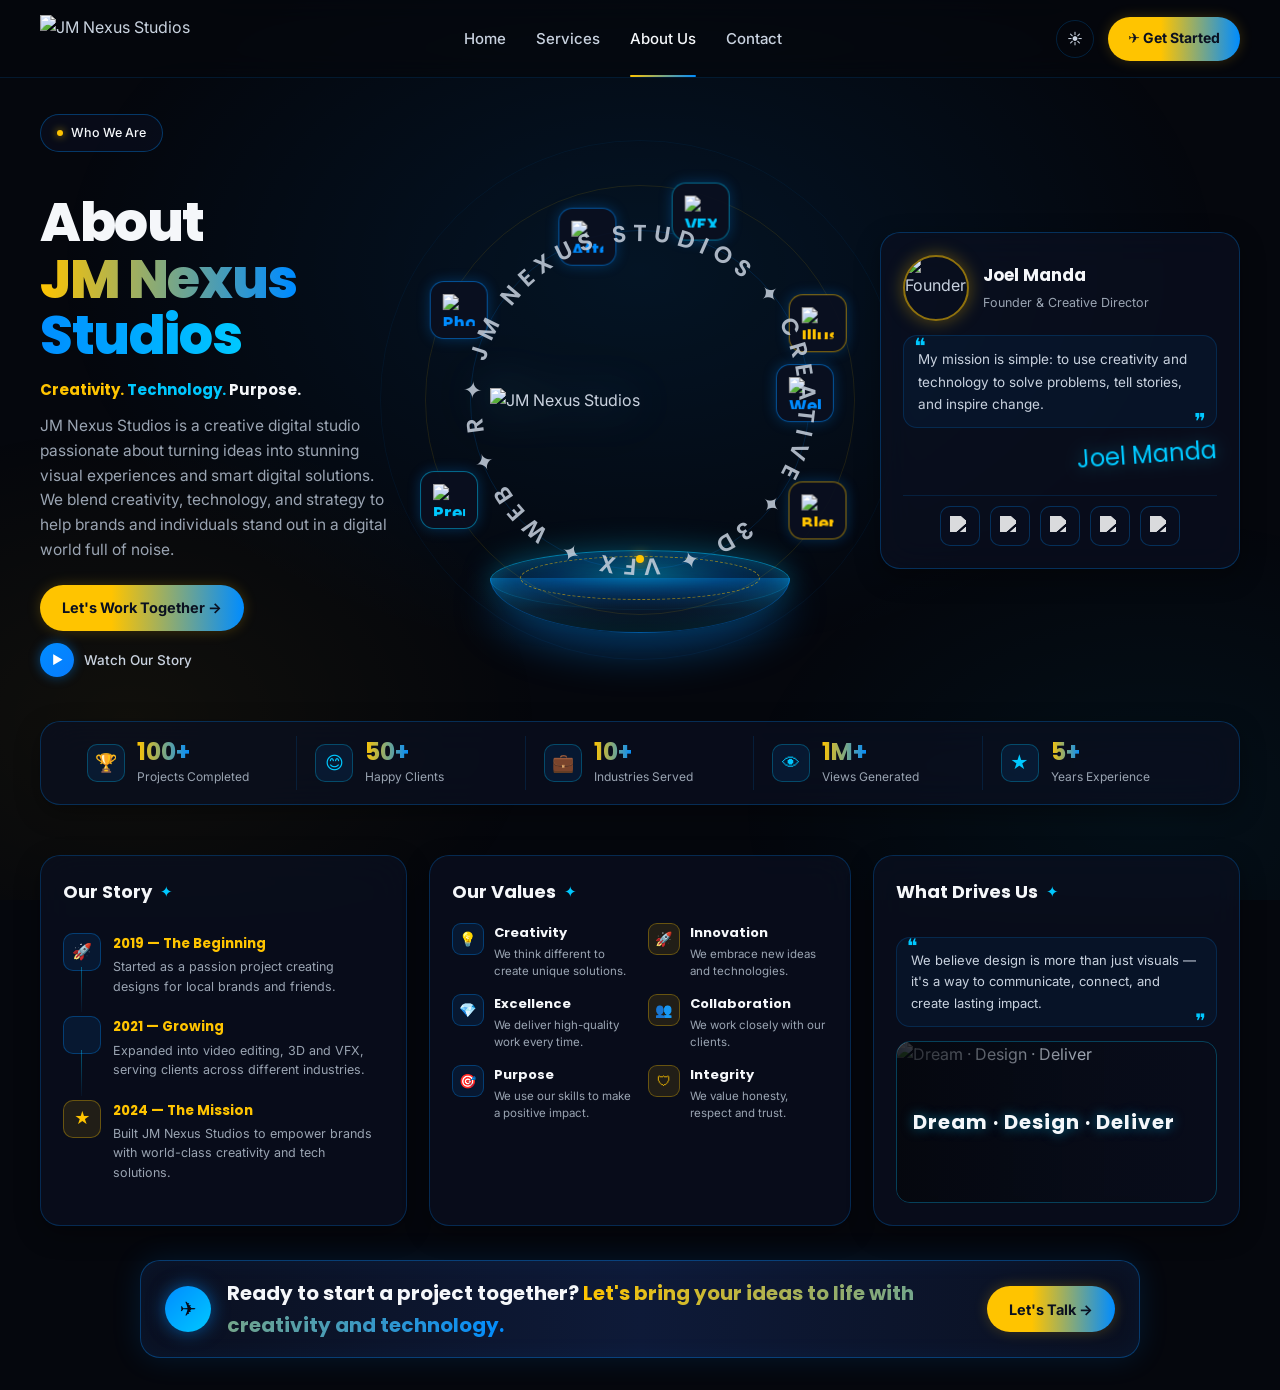
==== about.html @ 59f75cdb "Initial clean commit" ====
<!DOCTYPE html>
<html lang="en">
<head>
  <meta charset="UTF-8" />
  <meta name="viewport" content="width=device-width, initial-scale=1.0" />
  <title>About Us — JM Nexus Studios</title>
  <meta name="description" content="About JM Nexus Studios — story, values, founder, and what drives us." />

  <link rel="preconnect" href="https://fonts.googleapis.com">
  <link rel="preconnect" href="https://fonts.gstatic.com" crossorigin>
  <link href="https://fonts.googleapis.com/css2?family=Inter:wght@400;500;600;700&family=Poppins:wght@600;700;800&display=swap" rel="stylesheet">

  <link rel="stylesheet" href="css/style.css" />
  <link rel="stylesheet" href="css/about.css" />
  <link rel="stylesheet" href="css/responsive.css" />
</head>
<body>

  <!-- ================= NAVBAR ================= -->
  <header id="navbar">
    <div class="container">
      <a class="nav-logo" href="index.html">
        <img src="" alt="JM Nexus Studios" />
      </a>
      <nav class="nav-links" id="nav-links" aria-label="Primary"></nav>
      <div class="nav-actions">
        <button class="icon-btn" aria-label="Theme">☀</button>
        <a href="contact.html" class="btn-order"></a>
        <button class="icon-btn nav-toggle" id="nav-toggle" aria-label="Menu">☰</button>
      </div>
    </div>
  </header>

  <!-- ================= WHO WE ARE HERO ================= -->
  <section id="about-hero" class="container">
    <div class="about-grid">

      <!-- LEFT -->
      <div class="about-left">
        <span class="hero-pill">
          <span class="dot"></span>
          <span id="about-pill"></span>
        </span>

        <h1 class="about-title" id="about-title"></h1>

        <p class="about-tagline" id="about-tagline"></p>
        <p class="about-desc" id="about-desc"></p>

        <div class="hero-ctas">
          <a class="btn btn-primary" id="about-primary" href="#"></a>
          <button class="watch-showreel" id="watch-story">
            <span class="play">▶</span> Watch Our Story
          </button>
        </div>
      </div>

      <!-- CENTER: Logo + orbit + cylinder platform -->
      <div class="about-center">
        <div id="about-orbit"></div>

        <div class="hero-logo-wrap">
          <img id="about-logo" alt="JM Nexus Studios" />
        </div>

        <!-- Cylinder platform (like the reference) -->
        <div class="hero-cylinder">
          <div class="cyl-top"></div>
          <div class="cyl-body"></div>
          <div class="cyl-glow"></div>
        </div>

        <!-- Rotating "status" ring -->
        <div class="status-ring" id="status-ring">
          <svg viewBox="0 0 200 200" class="ring-svg">
            <defs>
              <path id="ringPath" d="M 100, 100 m -75, 0 a 75,75 0 1,1 150,0 a 75,75 0 1,1 -150,0" />
            </defs>
            <text>
              <textPath href="#ringPath" id="ring-text"></textPath>
            </text>
          </svg>
        </div>
      </div>

      <!-- RIGHT: Founder card -->
      <aside class="founder-card">
        <div class="founder-top">
          <img id="founder-photo" alt="Founder" />
          <div>
            <h4 id="founder-name"></h4>
            <span id="founder-role"></span>
          </div>
        </div>

        <p class="founder-quote" id="founder-quote"></p>
        <div class="founder-sign" id="founder-sign"></div>

        <div class="founder-socials" id="founder-socials"></div>
      </aside>

    </div>

    <!-- ================= STATS ================= -->
    <div id="stats" class="reveal">
      <div class="stats-grid" id="stats-grid"></div>
    </div>
  </section>

  <!-- ================= THREE-COLUMN SECTION ================= -->
  <section id="about-three" class="container">
    <div class="three-grid">

      <div class="panel reveal">
        <h3>Our Story <span class="spark">✦</span></h3>
        <ul class="timeline" id="timeline"></ul>
      </div>

      <div class="panel reveal">
        <h3>Our Values <span class="spark">✦</span></h3>
        <div class="values-grid" id="values-grid"></div>
      </div>

      <div class="panel drives-panel reveal">
        <h3>What Drives Us <span class="spark">✦</span></h3>
        <p class="drives-quote" id="drives-quote"></p>
        <div class="drives-visual">
          <img id="drives-image" alt="What drives us" loading="lazy" />
          <div class="drives-caption">Dream · Design · Deliver</div>
        </div>
      </div>

    </div>
  </section>

  <!-- ================= CTA ================= -->
  <section id="cta" class="reveal">
    <span class="cta-icon">✈</span>
    <h3 id="cta-title"></h3>
    <a class="btn btn-primary" id="cta-btn" href="#"></a>
  </section>

  <!-- ================= VIDEO MODAL ================= -->
  <div id="video-modal" role="dialog" aria-modal="true">
    <div class="modal-box">
      <button class="close" id="video-close" aria-label="Close">✕</button>
      <video id="story-video" controls playsinline preload="metadata"></video>
    </div>
  </div>

  <script src="js/about.js"></script>
</body>
</html>
---- css/style.css ----
/* =========================================================
   JM NEXUS STUDIOS — Global + Home Styles
   Brand: Gold #FFC400 + Electric Blue #008CFF + Cyan #00C8FF
   Reference viewport: 1536 × 1024  |  Max content: 1440px
   ========================================================= */

:root {
  /* ---------- Backgrounds ---------- */
  --bg:      #05070D;
  --bg-soft: #060812;
  --bg-2:    #0A1020;
  --glass:   rgba(10, 16, 32, 0.72);
  --glass-2: rgba(10, 16, 32, 0.55);

  /* ---------- Brand ---------- */
  --gold:    #FFC400;
  --gold-2:  #FFB800;
  --blue:    #008CFF;
  --blue-2:  #087CFF;
  --cyan:    #00C8FF;
  --green:   #63D46F;

  /* ---------- Text ---------- */
  --text-1:  #F5F7FA;
  --text-2:  #C9D2DF;
  --text-3:  #9AA4B2;

  /* ---------- Borders ---------- */
  --border:    rgba(0, 140, 255, 0.20);
  --border-2:  rgba(0, 140, 255, 0.35);
  --border-hi: rgba(255, 196, 0, 0.55);

  /* ---------- Glow ---------- */
  --glow-blue: 0 0 18px rgba(0, 140, 255, 0.28);
  --glow-gold: 0 0 18px rgba(255, 196, 0, 0.28);
  --shadow-card: 0 8px 24px rgba(0, 0, 0, 0.35);

  /* ---------- Radius ---------- */
  --r-xs: 8px;
  --r-sm: 10px;
  --r-md: 14px;
  --r-lg: 20px;
  --r-xl: 24px;
  --r-full: 999px;

  /* ---------- Type ---------- */
  --font: 'Inter', system-ui, -apple-system, sans-serif;
  --font-head: 'Poppins', 'Inter', system-ui, sans-serif;

  /* ---------- Layout ---------- */
  --nav-h: 78px;
  --content-max: 1440px;
  --content-pad: 40px;
}

* { box-sizing: border-box; margin: 0; padding: 0; }

html { scroll-behavior: smooth; }

body {
  font-family: var(--font);
  color: var(--text-2);
  background: var(--bg);
  min-height: 100vh;
  line-height: 1.6;
  -webkit-font-smoothing: antialiased;
  overflow-x: hidden;
  position: relative;
}

body::before {
  content: "";
  position: fixed; inset: 0; z-index: -1;
  pointer-events: none;
  background:
    radial-gradient(900px 600px at 50% 30%, rgba(0, 140, 255, 0.10), transparent 65%),
    radial-gradient(700px 500px at 10% 80%, rgba(255, 196, 0, 0.05), transparent 60%),
    radial-gradient(700px 500px at 90% 90%, rgba(0, 200, 255, 0.05), transparent 60%);
}

img { max-width: 100%; display: block; }
a { color: inherit; text-decoration: none; }
button { font-family: inherit; cursor: pointer; border: 0; background: none; color: inherit; }

.container {
  width: min(var(--content-max), calc(100% - var(--content-pad) * 2));
  margin-inline: auto;
}

/* =========================================================
   NAVBAR
   ========================================================= */
#navbar {
  position: sticky; top: 0; z-index: 100;
  height: var(--nav-h);
  display: flex; align-items: center;
  background: rgba(5, 7, 13, 0.72);
  backdrop-filter: blur(14px);
  border-bottom: 1px solid rgba(0, 140, 255, 0.14);
}
#navbar .container {
  display: flex; align-items: center; justify-content: space-between;
  gap: 24px;
}

.nav-logo { display: flex; align-items: center; }
.nav-logo img { height: 48px; width: auto; }

.nav-links {
  display: flex; gap: 30px;
  font-size: 15px; font-weight: 500;
  color: var(--text-2);
}
.nav-links a {
  position: relative; padding: 4px 0;
  transition: color .2s ease;
}
.nav-links a:hover { color: var(--text-1); }
.nav-links a.active { color: var(--text-1); }
.nav-links a.active::after {
  content: "";
  position: absolute; left: 0; right: 0; bottom: -22px;
  height: 2px;
  background: linear-gradient(90deg, var(--gold), var(--blue));
  border-radius: 2px;
}

.nav-actions { display: flex; align-items: center; gap: 14px; }

.icon-btn {
  width: 38px; height: 38px;
  display: grid; place-items: center;
  border-radius: 50%;
  background: transparent;
  border: 1px solid var(--border);
  color: var(--text-2);
  font-size: 15px;
  transition: all .2s ease;
}
.icon-btn:hover { color: var(--text-1); border-color: var(--border-2); }

.btn-order {
  display: inline-flex; align-items: center; gap: 8px;
  padding: 0 20px;
  height: 44px;
  border-radius: var(--r-full);
  background: linear-gradient(90deg, var(--gold) 0%, var(--gold) 40%, var(--blue) 100%);
  color: #0A1020;
  font-weight: 700;
  font-size: 14px;
  box-shadow: 0 0 14px rgba(255, 196, 0, 0.20);
  transition: transform .2s ease, box-shadow .2s ease;
}
.btn-order:hover {
  transform: translateY(-2px);
  box-shadow: 0 6px 20px rgba(255, 196, 0, 0.30), 0 0 12px rgba(0, 140, 255, 0.25);
}
.btn-order img { height: 18px; width: 18px; object-fit: contain; }

.nav-toggle { display: none; }

/* =========================================================
   HERO
   ========================================================= */
#hero { padding: 28px 0 20px; }

.hero-grid {
  display: grid;
  grid-template-columns: 32% 1fr 26%;
  gap: 32px;
  align-items: center;
  min-height: 480px;
}

.hero-left { padding-top: 8px; }

.hero-pill {
  display: inline-flex; align-items: center; gap: 8px;
  padding: 8px 16px;
  border-radius: var(--r-full);
  font-size: 12.5px; font-weight: 500;
  color: var(--text-1);
  background: rgba(10, 16, 32, 0.6);
  border: 1px solid var(--border-2);
  margin-bottom: 22px;
}
.hero-pill .dot {
  width: 6px; height: 6px; border-radius: 50%;
  background: var(--gold);
  box-shadow: 0 0 8px rgba(255, 196, 0, 0.8);
}

.hero-title {
  font-family: var(--font-head);
  font-weight: 800;
  font-size: 58px;
  line-height: 1.02;
  letter-spacing: -1.4px;
  color: var(--text-1);
  margin-bottom: 18px;
  max-width: 430px;
}
.hero-title .grad {
  background: linear-gradient(90deg, var(--gold) 0%, var(--blue) 100%);
  -webkit-background-clip: text; background-clip: text;
  -webkit-text-fill-color: transparent;
}

.hero-desc {
  font-size: 16.5px;
  line-height: 1.6;
  color: var(--text-3);
  max-width: 430px;
  margin-bottom: 26px;
}

.hero-ctas {
  display: flex; flex-wrap: wrap; gap: 12px;
  margin-bottom: 18px;
}

.btn {
  display: inline-flex; align-items: center; gap: 8px;
  height: 46px;
  padding: 0 22px;
  border-radius: var(--r-full);
  font-weight: 700; font-size: 14.5px;
  transition: transform .2s ease, box-shadow .2s ease, border-color .2s ease;
}
.btn img { height: 18px; width: 18px; object-fit: contain; }

.btn-primary {
  background: linear-gradient(90deg, var(--gold) 0%, var(--gold) 35%, var(--blue) 100%);
  color: #0A1020;
  box-shadow: 0 0 14px rgba(255, 196, 0, 0.22);
}
.btn-primary:hover {
  transform: translateY(-2px);
  box-shadow: 0 8px 22px rgba(0, 140, 255, 0.28), 0 0 14px rgba(255, 196, 0, 0.25);
}

.btn-ghost {
  background: rgba(10, 16, 32, 0.55);
  color: var(--text-1);
  border: 1px solid var(--border-2);
}
.btn-ghost:hover {
  border-color: var(--border-hi);
  box-shadow: 0 0 12px rgba(255, 196, 0, 0.20);
}

.watch-showreel {
  display: inline-flex; align-items: center; gap: 10px;
  color: var(--text-2); font-weight: 500; font-size: 13.5px;
  transition: color .2s ease;
}
.watch-showreel:hover { color: var(--text-1); }
.watch-showreel .play {
  width: 34px; height: 34px; border-radius: 50%;
  display: grid; place-items: center;
  background: linear-gradient(135deg, var(--blue), var(--blue-2));
  color: #fff; font-size: 12px;
  box-shadow: 0 0 12px rgba(0, 140, 255, 0.45);
}
.watch-showreel:hover .play { transform: scale(1.06); }

/* ---------- CENTER ---------- */
.hero-center {
  position: relative;
  display: grid;
  place-items: center;
  min-height: 480px;
  isolation: isolate;
}

#hero-orbit {
  position: absolute;
  inset: 0;
  display: grid;
  place-items: center;
  pointer-events: none;
  z-index: 2;
}

.hero-ring {
  position: absolute;
  border-radius: 50%;
  border: 1px solid rgba(0, 140, 255, 0.28);
  pointer-events: none;
}
.hero-ring.r-a { width: 340px; height: 340px; opacity: .55; }
.hero-ring.r-b { width: 430px; height: 430px; opacity: .35; border-color: rgba(255, 196, 0, 0.30); }
.hero-ring.r-c { width: 520px; height: 520px; opacity: .22; }

.hero-logo-wrap {
  position: relative;
  z-index: 3;
  display: grid; place-items: center;
  animation: floatLogo 5s ease-in-out infinite;
}
.hero-logo-wrap img {
  width: 340px; height: auto;
  filter:
    drop-shadow(0 0 22px rgba(0, 140, 255, 0.35))
    drop-shadow(0 0 30px rgba(255, 196, 0, 0.22));
}

.hero-platform {
  position: absolute;
  bottom: 6%;
  left: 50%;
  transform: translateX(-50%);
  width: 440px; height: 90px;
  pointer-events: none;
  z-index: 1;
}
.hero-platform .ring {
  position: absolute; left: 50%; top: 50%;
  transform: translate(-50%, -50%) rotateX(74deg);
  border-radius: 50%;
  border: 1px solid rgba(0, 200, 255, 0.45);
}
.hero-platform .ring.r1 { width: 260px; height: 260px; animation: spinRing 22s linear infinite; }
.hero-platform .ring.r2 { width: 330px; height: 330px; border-color: rgba(255, 196, 0, 0.40); animation: spinRing 34s linear infinite reverse; }
.hero-platform .ring.r3 { width: 400px; height: 400px; border-color: rgba(0, 140, 255, 0.32); animation: spinRing 48s linear infinite; }

/* ---------- ORBIT ICONS (support text OR image) ---------- */
.orbit-icon {
  position: absolute;
  width: 58px; height: 58px;
  border-radius: 14px;
  display: grid; place-items: center;
  background: rgba(10, 16, 32, 0.88);
  border: 1px solid rgba(0, 140, 255, 0.45);
  color: var(--cyan);
  font-family: var(--font-head);
  font-weight: 700;
  font-size: 17px;
  pointer-events: auto;
  cursor: pointer;
  box-shadow: 0 0 14px rgba(0, 140, 255, 0.28);
  transition: transform .25s ease, border-color .25s ease, box-shadow .25s ease;
  will-change: transform;
  z-index: 4;
}
.orbit-icon:hover {
  border-color: var(--gold);
  box-shadow: 0 0 22px rgba(255, 196, 0, 0.55);
}
.orbit-icon[data-tone="gold"] { color: var(--gold); border-color: rgba(255, 196, 0, 0.55); }
.orbit-icon[data-tone="blue"] { color: var(--blue); border-color: rgba(0, 140, 255, 0.55); }
.orbit-icon[data-tone="cyan"] { color: var(--cyan); border-color: rgba(0, 200, 255, 0.50); }

.orbit-icon img {
  width: 32px; height: 32px;
  object-fit: contain;
  display: block;
  pointer-events: none;
}

.orbit-icon .tip {
  position: absolute;
  bottom: -34px; left: 50%; transform: translateX(-50%);
  padding: 5px 10px;
  border-radius: 6px;
  font-size: 11.5px; font-weight: 500;
  color: var(--text-1);
  background: rgba(10, 16, 32, 0.95);
  border: 1px solid var(--border);
  white-space: nowrap;
  opacity: 0;
  pointer-events: none;
  transition: opacity .2s ease;
}
.orbit-icon:hover .tip { opacity: 1; }

/* ---------- RIGHT ---------- */
.hero-services {
  background: var(--glass);
  border: 1px solid rgba(0, 140, 255, 0.28);
  border-radius: var(--r-lg);
  padding: 24px;
  backdrop-filter: blur(18px);
  box-shadow: var(--shadow-card);
}
.hero-services h3 {
  font-family: var(--font-head);
  font-weight: 700;
  color: var(--text-1);
  font-size: 22px;
  margin-bottom: 14px;
}
.hero-services h3 .grad {
  background: linear-gradient(90deg, var(--gold), var(--blue));
  -webkit-background-clip: text; background-clip: text;
  -webkit-text-fill-color: transparent;
}

.service-row {
  display: flex; align-items: center; gap: 12px;
  padding: 11px 8px;
  border-radius: var(--r-md);
  border-top: 1px solid rgba(0, 140, 255, 0.10);
  transition: background .2s ease, transform .2s ease;
}
.service-row:first-of-type { border-top: 0; }
.service-row:hover { background: rgba(0, 140, 255, 0.06); }

.service-row .s-icon {
  width: 38px; height: 38px; border-radius: 10px;
  display: grid; place-items: center;
  flex-shrink: 0;
  font-size: 16px; font-weight: 700;
  background: rgba(0, 140, 255, 0.10);
  color: var(--blue);
  border: 1px solid rgba(0, 140, 255, 0.22);
}
.service-row .s-icon.gold { background: rgba(255, 196, 0, 0.10); color: var(--gold); border-color: rgba(255, 196, 0, 0.28); }
.service-row .s-icon.cyan { background: rgba(0, 200, 255, 0.10); color: var(--cyan); border-color: rgba(0, 200, 255, 0.28); }

/* image icon inside s-icon */
.service-row .s-icon img {
  width: 22px; height: 22px;
  object-fit: contain;
  display: block;
}

.service-row .s-body { flex: 1; min-width: 0; }
.service-row .s-title { color: var(--text-1); font-weight: 600; font-size: 14px; display: block; }
.service-row .s-desc  { color: var(--text-3); font-size: 11.5px; display: block; margin-top: 2px; }
.service-row .s-arrow {
  color: var(--text-3); font-size: 18px;
  transition: transform .2s ease, color .2s ease;
}
.service-row:hover .s-arrow { color: var(--gold); transform: translateX(4px); }

/* =========================================================
   STATS
   ========================================================= */
#stats {
  margin-top: 26px;
  background: var(--glass);
  border: 1px solid rgba(0, 140, 255, 0.26);
  border-radius: var(--r-lg);
  padding: 14px 28px;
  backdrop-filter: blur(18px);
  box-shadow: var(--shadow-card);
}
.stats-grid {
  display: grid;
  grid-template-columns: repeat(5, 1fr);
  align-items: center;
}
.stat {
  display: flex; align-items: center; gap: 12px;
  padding: 4px 18px;
  border-right: 1px solid rgba(0, 140, 255, 0.14);
}
.stat:last-child { border-right: 0; }
.stat .ic {
  width: 38px; height: 38px; border-radius: 10px;
  display: grid; place-items: center;
  background: rgba(0, 140, 255, 0.10);
  border: 1px solid rgba(0, 200, 255, 0.28);
  color: var(--cyan);
  font-size: 18px;
  flex-shrink: 0;
}
.stat .ic img {
  width: 22px; height: 22px;
  object-fit: contain;
  display: block;
}
.stat .num {
  font-family: var(--font-head);
  font-weight: 700; font-size: 24px; line-height: 1;
  color: var(--text-1); display: block;
}
.stat .num .accent {
  background: linear-gradient(90deg, var(--gold), var(--blue));
  -webkit-background-clip: text; background-clip: text;
  -webkit-text-fill-color: transparent;
}
.stat .lbl { font-size: 12px; color: var(--text-3); display: block; margin-top: 3px; }

/* =========================================================
   FEATURED WORK
   ========================================================= */
#featured-work { margin-top: 34px; }

.section-head {
  display: flex; align-items: center; justify-content: space-between;
  flex-wrap: wrap; gap: 16px;
  margin-bottom: 18px;
}
.section-head h2 {
  font-family: var(--font-head);
  font-weight: 700;
  font-size: 26px;
  color: var(--text-1);
  display: flex; align-items: center; gap: 8px;
}
.section-head h2 .spark { color: var(--cyan); font-size: 20px; }

.filters { display: flex; flex-wrap: wrap; gap: 8px; }
.filter {
  padding: 0 16px;
  height: 38px;
  display: inline-flex; align-items: center;
  border-radius: var(--r-full);
  background: rgba(10, 16, 32, 0.7);
  border: 1px solid rgba(0, 140, 255, 0.22);
  color: var(--text-3);
  font-size: 13px; font-weight: 500;
  transition: all .2s ease;
}
.filter:hover { color: var(--text-1); border-color: var(--border-2); }
.filter.active {
  background: linear-gradient(90deg, var(--gold), var(--blue));
  color: #0A1020;
  border-color: transparent;
  font-weight: 600;
  box-shadow: 0 0 12px rgba(255, 196, 0, 0.25);
}

.portfolio-wrap { position: relative; }

.portfolio-grid {
  display: grid;
  grid-template-columns: repeat(6, 1fr);
  gap: 14px;
}
.work-card {
  background: rgba(10, 16, 32, 0.72);
  border: 1px solid rgba(0, 140, 255, 0.22);
  border-radius: var(--r-md);
  overflow: hidden;
  display: flex;
  flex-direction: column;
  cursor: pointer;
  transition: transform .25s ease, box-shadow .25s ease, border-color .25s ease;
}
.work-card:hover {
  transform: translateY(-4px);
  border-color: var(--border-hi);
  box-shadow: 0 10px 26px rgba(0, 140, 255, 0.22);
}
.work-card .thumb {
  aspect-ratio: 4 / 3;
  overflow: hidden;
  background: var(--bg-2);
}
.work-card .thumb img {
  width: 100%; height: 100%; object-fit: cover;
  transition: transform .5s ease;
}
.work-card:hover .thumb img { transform: scale(1.04); }

.work-card .meta {
  padding: 10px 12px;
  display: flex; align-items: center; justify-content: space-between; gap: 8px;
}
.work-card .meta h4 { color: var(--text-1); font-size: 13px; font-weight: 600; }
.work-card .meta p  { color: var(--text-3); font-size: 11px; margin-top: 2px; }
.work-card .go { color: var(--text-3); font-size: 18px; transition: color .2s, transform .2s; }
.work-card:hover .go { color: var(--gold); transform: translateX(3px); }

.car-arrow {
  position: absolute; top: 50%; transform: translateY(-50%);
  width: 38px; height: 38px; border-radius: 50%;
  background: rgba(10, 16, 32, 0.9);
  border: 1px solid rgba(255, 196, 0, 0.40);
  color: var(--gold);
  display: grid; place-items: center;
  font-size: 16px;
  z-index: 5;
  transition: all .2s ease;
}
.car-arrow:hover { box-shadow: var(--glow-gold); }
.car-arrow.prev { left: -16px; }
.car-arrow.next { right: -16px; }

/* =========================================================
   CTA
   ========================================================= */
#cta {
  margin: 34px auto 32px;
  max-width: 1000px;
  min-height: 88px;
  padding: 16px 24px;
  border-radius: var(--r-lg);
  display: flex; align-items: center; justify-content: space-between;
  gap: 20px; flex-wrap: wrap;
  background: linear-gradient(90deg, #0A1020 0%, #0E1A38 50%, #0A1020 100%);
  border: 1px solid rgba(0, 140, 255, 0.35);
  box-shadow: 0 0 30px rgba(0, 140, 255, 0.14), inset 0 0 24px rgba(0, 140, 255, 0.06);
  position: relative; overflow: hidden;
}
#cta::after {
  content: "";
  position: absolute; inset: 0;
  background: linear-gradient(90deg, transparent, rgba(255, 255, 255, 0.05), transparent);
  transform: translateX(-100%);
  animation: sheen 9s linear infinite;
  pointer-events: none;
}
#cta .star {
  color: var(--gold);
  font-size: 20px;
  filter: drop-shadow(0 0 8px rgba(255, 196, 0, 0.6));
}
#cta h3 {
  font-family: var(--font-head);
  font-weight: 700;
  color: var(--text-1);
  font-size: 20px;
  flex: 1;
}
#cta h3 .grad {
  background: linear-gradient(90deg, var(--gold), var(--blue));
  -webkit-background-clip: text; background-clip: text;
  -webkit-text-fill-color: transparent;
}

/* =========================================================
   FLOATING
   ========================================================= */
.fab-support {
  position: fixed; right: 24px; bottom: 88px;
  width: 54px; height: 54px;
  border-radius: 50%;
  display: grid; place-items: center;
  font-size: 22px;
  background: linear-gradient(135deg, var(--gold), var(--blue));
  color: #0A1020;
  box-shadow: 0 0 18px rgba(255, 196, 0, 0.40);
  z-index: 90;
  animation: softPulse 3s ease-in-out infinite;
}
.fab-support:hover { transform: scale(1.06); }

.fab-chat {
  position: fixed; right: 24px; bottom: 24px;
  width: 54px; height: 54px;
  border-radius: 50%;
  display: grid; place-items: center;
  font-size: 22px;
  background: linear-gradient(135deg, var(--blue), var(--blue-2));
  color: #fff;
  box-shadow: 0 0 18px rgba(0, 140, 255, 0.55);
  z-index: 90;
}
.fab-chat:hover { transform: scale(1.06); }

.fab-support img,
.fab-chat img { width: 24px; height: 24px; object-fit: contain; }

/* =========================================================
   MODAL
   ========================================================= */
#video-modal {
  position: fixed; inset: 0; z-index: 200;
  background: rgba(5, 7, 13, 0.92);
  backdrop-filter: blur(8px);
  display: none; place-items: center; padding: 24px;
}
#video-modal.open { display: grid; }
#video-modal .modal-box {
  width: min(960px, 100%);
  background: #000;
  border-radius: var(--r-md);
  border: 1px solid rgba(0, 200, 255, 0.35);
  overflow: hidden;
  position: relative;
  box-shadow: 0 0 50px rgba(0, 140, 255, 0.35);
}
#video-modal video { width: 100%; display: block; }
#video-modal .close {
  position: absolute; top: 10px; right: 10px;
  width: 36px; height: 36px;
  border-radius: 50%;
  background: rgba(0, 0, 0, 0.7);
  border: 1px solid rgba(0, 200, 255, 0.35);
  color: #fff;
  display: grid; place-items: center;
  font-size: 14px;
}

/* =========================================================
   REVEAL
   ========================================================= */
.reveal { opacity: 0; transform: translateY(20px); transition: opacity .7s ease, transform .7s ease; }
.reveal.in { opacity: 1; transform: none; }

@media (prefers-reduced-motion: reduce) {
  *, *::before, *::after {
    animation-duration: 0.001ms !important;
    transition-duration: 0.001ms !important;
  }
  .reveal { opacity: 1; transform: none; }
}

/* =========================================================
   KEYFRAMES
   ========================================================= */
@keyframes floatLogo {
  0%, 100% { transform: translateY(0) scale(1); }
  50%      { transform: translateY(-6px) scale(1.012); }
}
@keyframes spinRing {
  to { transform: translate(-50%, -50%) rotateX(74deg) rotate(360deg); }
}
@keyframes sheen {
  0%   { transform: translateX(-100%); }
  100% { transform: translateX(100%); }
}
@keyframes softPulse {
  0%, 100% { box-shadow: 0 0 18px rgba(255, 196, 0, 0.40); }
  50%      { box-shadow: 0 0 26px rgba(255, 196, 0, 0.65); }
}
---- css/about.css ----
/* =========================================================
   JM NEXUS STUDIOS — About Page
   ========================================================= */

/* ---------- HERO GRID ---------- */
#about-hero { padding: 28px 0 20px; }

.about-grid {
  display: grid;
  grid-template-columns: 30% 1fr 30%;
  gap: 28px;
  align-items: center;
  min-height: 500px;
}

/* ---------- LEFT ---------- */
.about-left { padding-top: 8px; }

.about-title {
  font-family: var(--font-head);
  font-weight: 800;
  font-size: 54px;
  line-height: 1.05;
  letter-spacing: -1.4px;
  color: var(--text-1);
  margin: 20px 0 14px;
  max-width: 430px;
}
.about-title .grad {
  background: linear-gradient(90deg, var(--gold) 0%, var(--blue) 55%, var(--cyan) 100%);
  -webkit-background-clip: text; background-clip: text;
  -webkit-text-fill-color: transparent;
}

.about-tagline {
  font-family: var(--font-head);
  font-weight: 700;
  font-size: 15px;
  color: var(--text-1);
  margin-bottom: 12px;
}
.about-tagline .accent-1 { color: var(--gold); }
.about-tagline .accent-2 { color: var(--cyan); }

.about-desc {
  font-size: 15.5px;
  line-height: 1.6;
  color: var(--text-3);
  max-width: 430px;
  margin-bottom: 22px;
}

/* ---------- CENTER ---------- */
.about-center {
  position: relative;
  display: grid;
  place-items: center;
  min-height: 520px;
  isolation: isolate;
}

#about-orbit {
  position: absolute;
  inset: 0;
  display: grid;
  place-items: center;
  pointer-events: none;
  z-index: 3;
}

/* Orbital rings behind icons */
.hero-ring {
  position: absolute;
  border-radius: 50%;
  border: 1px solid rgba(0, 140, 255, 0.28);
  pointer-events: none;
}
.hero-ring.r-a { width: 340px; height: 340px; opacity: .55; }
.hero-ring.r-b { width: 430px; height: 430px; opacity: .35; border-color: rgba(255, 196, 0, 0.30); }
.hero-ring.r-c { width: 520px; height: 520px; opacity: .22; }

/* ---------- ORBIT ICONS (same behaviour as Home) ---------- */
.orbit-icon {
  position: absolute;
  width: 58px; height: 58px;
  border-radius: 14px;
  display: grid; place-items: center;
  background: rgba(10, 16, 32, 0.92);
  border: 1px solid rgba(0, 140, 255, 0.45);
  color: var(--cyan);
  font-family: var(--font-head);
  font-weight: 700;
  font-size: 17px;
  pointer-events: auto;
  cursor: pointer;
  box-shadow: 0 0 14px rgba(0, 140, 255, 0.28);
  transition: border-color .25s ease, box-shadow .25s ease;
  will-change: transform;
  z-index: 4;
}
.orbit-icon:hover {
  border-color: var(--gold);
  box-shadow: 0 0 22px rgba(255, 196, 0, 0.55);
}
.orbit-icon[data-tone="gold"] { color: var(--gold); border-color: rgba(255, 196, 0, 0.55); }
.orbit-icon[data-tone="blue"] { color: var(--blue); border-color: rgba(0, 140, 255, 0.55); }
.orbit-icon[data-tone="cyan"] { color: var(--cyan); border-color: rgba(0, 200, 255, 0.50); }

.orbit-icon img {
  width: 32px; height: 32px;
  object-fit: contain;
  display: block;
  pointer-events: none;
}

.orbit-icon .tip {
  position: absolute;
  bottom: -34px; left: 50%; transform: translateX(-50%);
  padding: 5px 10px;
  border-radius: 6px;
  font-size: 11.5px; font-weight: 500;
  color: var(--text-1);
  background: rgba(10, 16, 32, 0.95);
  border: 1px solid var(--border);
  white-space: nowrap;
  opacity: 0;
  pointer-events: none;
  transition: opacity .2s ease;
}
.orbit-icon:hover .tip { opacity: 1; }

/* ---------- HERO LOGO ---------- */
.hero-logo-wrap {
  position: relative;
  z-index: 3;
  display: grid; place-items: center;
  animation: floatLogo 5s ease-in-out infinite;
}
.hero-logo-wrap img {
  width: 300px; height: auto;
  filter:
    drop-shadow(0 0 22px rgba(0, 140, 255, 0.35))
    drop-shadow(0 0 30px rgba(255, 196, 0, 0.22));
}

/* =========================================================
   CYLINDER PLATFORM (like the reference image)
   ========================================================= */
.hero-cylinder {
  position: absolute;
  bottom: 4%;
  left: 50%;
  transform: translateX(-50%);
  width: 300px;
  height: 90px;
  z-index: 1;
  pointer-events: none;
}

/* Top ellipse of the cylinder */
.cyl-top {
  position: absolute;
  top: 0; left: 50%;
  transform: translateX(-50%);
  width: 300px; height: 60px;
  border-radius: 50%;
  background:
    radial-gradient(ellipse at 50% 40%,
      rgba(0, 200, 255, 0.45) 0%,
      rgba(0, 140, 255, 0.25) 40%,
      rgba(10, 16, 32, 0.9) 75%);
  border: 1px solid rgba(0, 200, 255, 0.55);
  box-shadow:
    0 0 30px rgba(0, 200, 255, 0.35),
    inset 0 0 20px rgba(0, 200, 255, 0.35);
}

/* Cylinder side */
.cyl-body {
  position: absolute;
  top: 28px; left: 50%;
  transform: translateX(-50%);
  width: 300px; height: 55px;
  border-radius: 0 0 50% 50% / 0 0 100% 100%;
  background:
    linear-gradient(180deg,
      rgba(0, 140, 255, 0.35) 0%,
      rgba(10, 16, 32, 0.9) 60%,
      rgba(5, 7, 13, 0.95) 100%);
  border: 1px solid rgba(0, 140, 255, 0.4);
  border-top: none;
  box-shadow:
    0 20px 40px rgba(0, 140, 255, 0.35),
    inset 0 -10px 30px rgba(0, 200, 255, 0.15);
}

/* Rotating light ring on the cylinder top */
.cyl-glow {
  position: absolute;
  top: 6px; left: 50%;
  transform: translateX(-50%);
  width: 240px; height: 44px;
  border-radius: 50%;
  border: 1px dashed rgba(255, 196, 0, 0.55);
  animation: cylSpin 18s linear infinite;
}
.cyl-glow::before {
  content: "";
  position: absolute;
  top: -2px; left: 50%;
  transform: translateX(-50%);
  width: 8px; height: 8px;
  border-radius: 50%;
  background: var(--gold);
  box-shadow: 0 0 12px var(--gold);
}

@keyframes cylSpin {
  from { transform: translateX(-50%) rotate(0deg); }
  to   { transform: translateX(-50%) rotate(360deg); }
}

/* =========================================================
   ROTATING STATUS RING
   ========================================================= */
.status-ring {
  position: absolute;
  inset: 0;
  display: grid; place-items: center;
  pointer-events: none;
  z-index: 5;
  animation: statusSpin 24s linear infinite;
}
.status-ring .ring-svg {
  width: 100%;
  height: 100%;
  max-width: 520px;
  max-height: 520px;
}
.status-ring text {
  font-family: var(--font-head);
  font-weight: 600;
  font-size: 11px;
  fill: rgba(201, 210, 223, 0.85);
  letter-spacing: 3px;
  text-transform: uppercase;
}
.status-ring textPath { }

@keyframes statusSpin {
  to { transform: rotate(360deg); }
}

/* ---------- FOUNDER CARD ---------- */
.founder-card {
  background: var(--glass);
  border: 1px solid rgba(0, 140, 255, 0.28);
  border-radius: var(--r-lg);
  padding: 22px;
  backdrop-filter: blur(18px);
  box-shadow: var(--shadow-card);
  display: flex;
  flex-direction: column;
  gap: 14px;
}
.founder-top {
  display: flex;
  align-items: center;
  gap: 14px;
}
.founder-top img {
  width: 66px; height: 66px;
  border-radius: 50%;
  object-fit: cover;
  border: 2px solid rgba(255, 196, 0, 0.55);
  box-shadow: 0 0 18px rgba(255, 196, 0, 0.35);
}
.founder-top h4 {
  font-family: var(--font-head);
  font-weight: 700;
  font-size: 17px;
  color: var(--text-1);
}
.founder-top span {
  font-size: 12.5px;
  color: var(--text-3);
}

.founder-quote {
  font-size: 13.5px;
  line-height: 1.65;
  color: var(--text-2);
  padding: 12px 14px;
  border-radius: var(--r-md);
  background: rgba(0, 140, 255, 0.06);
  border: 1px solid rgba(0, 140, 255, 0.18);
  position: relative;
}
.founder-quote::before {
  content: "❝";
  position: absolute;
  top: -8px; left: 10px;
  font-size: 22px;
  color: var(--cyan);
}
.founder-quote::after {
  content: "❞";
  position: absolute;
  bottom: -12px; right: 10px;
  font-size: 22px;
  color: var(--cyan);
}

.founder-sign {
  font-family: "Brush Script MT", cursive, var(--font-head);
  font-size: 24px;
  color: var(--cyan);
  text-align: right;
  transform: rotate(-4deg);
  filter: drop-shadow(0 0 8px rgba(0, 200, 255, 0.35));
}

/* ---------- REAL SOCIAL LOGOS ---------- */
.founder-socials {
  display: flex;
  gap: 10px;
  justify-content: center;
  padding-top: 10px;
  border-top: 1px solid rgba(0, 140, 255, 0.15);
}
.founder-socials a {
  width: 40px; height: 40px;
  border-radius: 10px;
  display: grid; place-items: center;
  background: rgba(10, 16, 32, 0.65);
  border: 1px solid rgba(0, 140, 255, 0.28);
  color: var(--text-2);
  transition: transform .2s ease, border-color .2s ease, box-shadow .2s ease;
}
.founder-socials a:hover {
  transform: translateY(-2px);
  border-color: rgba(255, 196, 0, 0.55);
  box-shadow: 0 0 14px rgba(255, 196, 0, 0.35);
}
.founder-socials img {
  width: 20px; height: 20px;
  object-fit: contain;
  display: block;
  filter: brightness(0) invert(1);  /* make dark SVGs white */
  opacity: .85;
  transition: opacity .2s ease;
}
.founder-socials a:hover img { opacity: 1; }

/* Fallback for text-based social icons */
.founder-socials span {
  font-family: var(--font-head);
  font-weight: 700;
  font-size: 14px;
}

/* =========================================================
   THREE-COLUMN SECTION
   ========================================================= */
#about-three { margin-top: 30px; }

.three-grid {
  display: grid;
  grid-template-columns: 1fr 1.15fr 1fr;
  gap: 22px;
}

.panel {
  background: var(--glass);
  border: 1px solid rgba(0, 140, 255, 0.24);
  border-radius: var(--r-lg);
  padding: 22px;
  backdrop-filter: blur(18px);
  box-shadow: var(--shadow-card);
}
.panel h3 {
  font-family: var(--font-head);
  font-weight: 700;
  font-size: 18px;
  color: var(--text-1);
  margin-bottom: 16px;
  display: flex; align-items: center; gap: 8px;
}
.panel h3 .spark { color: var(--cyan); font-size: 15px; }

/* Timeline */
.timeline { list-style: none; padding: 0; }
.timeline li {
  display: grid;
  grid-template-columns: 38px 1fr;
  gap: 12px;
  padding: 10px 0;
  position: relative;
}
.timeline li::before {
  content: "";
  position: absolute;
  left: 18px; top: 44px; bottom: -6px;
  width: 1px;
  background: linear-gradient(180deg, rgba(0, 200, 255, 0.4), rgba(0, 140, 255, 0.05));
}
.timeline li:last-child::before { display: none; }

.timeline .t-icon {
  width: 38px; height: 38px;
  border-radius: 10px;
  display: grid; place-items: center;
  background: rgba(0, 200, 255, 0.10);
  border: 1px solid rgba(0, 200, 255, 0.32);
  color: var(--cyan);
  font-size: 16px;
}
.timeline .t-icon img { width: 20px; height: 20px; object-fit: contain; }
.timeline .t-icon.gold { background: rgba(255, 196, 0, 0.10); border-color: rgba(255, 196, 0, 0.32); color: var(--gold); }
.timeline .t-icon.blue { background: rgba(0, 140, 255, 0.10); border-color: rgba(0, 140, 255, 0.32); color: var(--blue); }

.timeline .t-body h4 {
  font-family: var(--font-head);
  font-weight: 700;
  font-size: 13.5px;
  color: var(--gold);
  margin-bottom: 3px;
}
.timeline .t-body p {
  font-size: 12.5px;
  color: var(--text-3);
  line-height: 1.55;
}

/* Values */
.values-grid {
  display: grid;
  grid-template-columns: 1fr 1fr;
  gap: 14px 16px;
}
.value-item {
  display: flex;
  gap: 10px;
  align-items: flex-start;
}
.value-item .v-icon {
  width: 32px; height: 32px;
  border-radius: 9px;
  flex-shrink: 0;
  display: grid; place-items: center;
  background: rgba(0, 140, 255, 0.10);
  border: 1px solid rgba(0, 140, 255, 0.30);
  color: var(--cyan);
  font-size: 14px;
}
.value-item .v-icon img { width: 18px; height: 18px; object-fit: contain; }
.value-item .v-icon.gold { background: rgba(255,196,0,.10); border-color: rgba(255,196,0,.32); color: var(--gold); }
.value-item .v-icon.blue { background: rgba(0,140,255,.10); border-color: rgba(0,140,255,.32); color: var(--blue); }

.value-item h5 {
  font-family: var(--font-head);
  font-weight: 700;
  font-size: 13px;
  color: var(--text-1);
  margin-bottom: 2px;
}
.value-item p {
  font-size: 11.5px;
  color: var(--text-3);
  line-height: 1.5;
}

/* Drives */
.drives-panel { display: flex; flex-direction: column; gap: 14px; }
.drives-quote {
  font-size: 13px;
  line-height: 1.65;
  color: var(--text-2);
  padding: 12px 14px;
  border-radius: var(--r-md);
  background: rgba(0, 140, 255, 0.06);
  border: 1px solid rgba(0, 140, 255, 0.18);
  position: relative;
}
.drives-quote::before {
  content: "❝";
  position: absolute;
  top: -8px; left: 10px;
  font-size: 20px;
  color: var(--cyan);
}
.drives-quote::after {
  content: "❞";
  position: absolute;
  bottom: -12px; right: 10px;
  font-size: 20px;
  color: var(--cyan);
}
.drives-visual {
  position: relative;
  border-radius: var(--r-md);
  overflow: hidden;
  border: 1px solid rgba(0, 200, 255, 0.28);
}
.drives-visual img {
  width: 100%;
  height: 160px;
  object-fit: cover;
  display: block;
}
.drives-caption {
  position: absolute;
  inset: 0;
  display: flex; align-items: center;
  padding-left: 16px;
  font-family: var(--font-head);
  font-weight: 700;
  font-size: 20px;
  color: var(--text-1);
  background: linear-gradient(90deg, rgba(5,7,13,0.85) 0%, rgba(5,7,13,0.2) 60%, transparent 100%);
  letter-spacing: 1px;
  text-shadow: 0 0 12px rgba(0, 200, 255, 0.5);
}

/* CTA */
#cta {
  display: flex;
  align-items: center;
  gap: 16px;
}
#cta .cta-icon {
  width: 46px; height: 46px;
  border-radius: 50%;
  display: grid; place-items: center;
  background: linear-gradient(135deg, var(--blue), var(--cyan));
  color: #040A18;
  font-size: 20px;
  box-shadow: 0 0 18px rgba(0, 140, 255, 0.55);
  flex-shrink: 0;
}
---- css/responsive.css ----
/* Breakpoints: 1200 / 992 / 768 / 480 */

@media (max-width: 1200px) {
  :root { --content-pad: 32px; }
  .hero-grid { grid-template-columns: 1fr 1.2fr; gap: 24px; }
  .hero-services { grid-column: 1 / -1; }
  .hero-title { font-size: 50px; }
  .stats-grid { grid-template-columns: repeat(3, 1fr); row-gap: 12px; }
  .stat { border-right: 0; border-bottom: 1px solid rgba(0,140,255,.12); padding: 8px 12px; }
  .stat:last-child { border-bottom: 0; }
  .portfolio-grid { grid-template-columns: repeat(4, 1fr); }
}

@media (max-width: 992px) {
  .nav-links {
    display: none; position: absolute;
    top: var(--nav-h); left: 0; right: 0;
    flex-direction: column; gap: 14px;
    padding: 20px var(--content-pad);
    background: rgba(5, 7, 13, 0.98);
    backdrop-filter: blur(14px);
    border-bottom: 1px solid rgba(0, 140, 255, 0.22);
  }
  .nav-links.open { display: flex; }
  .nav-links a.active::after { bottom: -4px; }
  .nav-toggle { display: grid; }
  .hero-grid { grid-template-columns: 1fr; }
  .hero-center { order: -1; min-height: 400px; }
  .hero-title { font-size: 46px; }
  .hero-logo-wrap img { width: 280px; }
  .hero-platform { width: 380px; height: 80px; }
  .orbit-icon { width: 50px; height: 50px; font-size: 15px; }
  .orbit-icon img { width: 26px; height: 26px; }
  .portfolio-grid { grid-template-columns: repeat(3, 1fr); }
  #cta { padding: 16px 20px; }
  #cta h3 { font-size: 17px; }
}

@media (max-width: 768px) {
  :root { --content-pad: 20px; }
  .hero-title { font-size: 40px; letter-spacing: -1px; }
  .hero-logo-wrap img { width: 240px; }
  .hero-center { min-height: 340px; }
  .hero-platform { width: 320px; height: 70px; bottom: 4%; }
  .stats-grid { grid-template-columns: repeat(2, 1fr); }
  .portfolio-grid { grid-template-columns: repeat(2, 1fr); gap: 12px; }
  .car-arrow { width: 34px; height: 34px; }
  .car-arrow.prev { left: -8px; }
  .car-arrow.next { right: -8px; }
  #cta { flex-direction: column; text-align: center; gap: 12px; }
  #cta h3 { font-size: 16px; }
}

@media (max-width: 480px) {
  .hero-title { font-size: 32px; }
  .hero-desc { font-size: 14.5px; }
  .hero-logo-wrap img { width: 200px; }
  .hero-center { min-height: 300px; }
  .orbit-icon { width: 42px; height: 42px; font-size: 13px; border-radius: 11px; }
  .orbit-icon img { width: 22px; height: 22px; }
  .hero-platform { width: 260px; height: 60px; }
  .stats-grid { grid-template-columns: 1fr; }
  .portfolio-grid { grid-template-columns: 1fr; }
  .btn-order { padding: 0 14px; font-size: 13px; height: 40px; }
  .fab-support { width: 48px; height: 48px; bottom: 78px; font-size: 18px; }
  .fab-chat { width: 48px; height: 48px; font-size: 18px; }
}
/* ---------- ABOUT PAGE ---------- */
@media (max-width: 1200px) {
  .about-grid { grid-template-columns: 1fr 1.2fr; }
  .founder-card { grid-column: 1 / -1; }
  .three-grid { grid-template-columns: 1fr; }
}

@media (max-width: 992px) {
  .about-grid { grid-template-columns: 1fr; }
  .about-center { order: -1; min-height: 440px; }
  .about-title { font-size: 42px; }
  .founder-card { order: 2; }
  .hero-logo-wrap img { width: 260px; }
  .hero-cylinder { width: 260px; height: 80px; }
  .cyl-top, .cyl-body { width: 260px; }
  .orbit-icon { width: 50px; height: 50px; font-size: 15px; }
  .orbit-icon img { width: 26px; height: 26px; }
  .status-ring .ring-svg { max-width: 440px; max-height: 440px; }
}

@media (max-width: 768px) {
  .about-title { font-size: 36px; }
  .values-grid { grid-template-columns: 1fr; }
  .hero-logo-wrap img { width: 220px; }
  .hero-cylinder { width: 220px; height: 70px; bottom: 2%; }
  .cyl-top, .cyl-body { width: 220px; }
  .status-ring .ring-svg { max-width: 380px; max-height: 380px; }
}

@media (max-width: 480px) {
  .about-title { font-size: 30px; }
  .about-desc { font-size: 14.5px; }
  .hero-logo-wrap img { width: 180px; }
  .orbit-icon { width: 42px; height: 42px; font-size: 13px; border-radius: 11px; }
  .orbit-icon img { width: 22px; height: 22px; }
  .hero-cylinder { width: 180px; height: 60px; }
  .cyl-top, .cyl-body { width: 180px; }
  .status-ring .ring-svg { max-width: 300px; max-height: 300px; }
  #cta { flex-direction: column; text-align: center; }
}
/* ---------- SERVICES PAGE ---------- */
@media (max-width: 1200px) {
  .services-hero-grid { grid-template-columns: 1fr; }
  .services-grid { grid-template-columns: repeat(3, 1fr); }
  .process-steps { grid-template-columns: repeat(3, 1fr); row-gap: 24px; }
  .footer-grid { grid-template-columns: 1.4fr 1fr 1fr; }
  .footer-grid > div:nth-child(4) { grid-column: 1 / -1; }
}

@media (max-width: 992px) {
  .sh-title { font-size: 38px; }
  .services-grid { grid-template-columns: repeat(2, 1fr); }
  .process-steps { grid-template-columns: repeat(2, 1fr); }
  .process-steps::before { display: none; }
  .footer-grid { grid-template-columns: 1fr 1fr; }
  #cta { flex-direction: column; text-align: center; }
  #cta .cta-text { text-align: center; }
}

@media (max-width: 768px) {
  .sh-title { font-size: 32px; }
  .services-head { flex-direction: column; align-items: flex-start; }
  .services-controls { width: 100%; }
  .search-box { min-width: 0; flex: 1; }
  .services-grid { grid-template-columns: 1fr; }
  .process-steps { grid-template-columns: 1fr; }
  .footer-grid { grid-template-columns: 1fr; }

  .drawer { width: 100%; }
  .details-grid { grid-template-columns: 1fr; }
  .style-grid { grid-template-columns: repeat(3, 1fr); }
  .dh-includes { grid-template-columns: 1fr; }
}

@media (max-width: 480px) {
  .sh-title { font-size: 28px; }
  .style-grid { grid-template-columns: repeat(2, 1fr); }
  .drawer-foot { flex-direction: column; align-items: stretch; }
  .df-actions { justify-content: space-between; }
}
/* ---------- SERVICES PAGE ---------- */
@media (max-width: 1200px) {
  .services-hero-grid { grid-template-columns: 1fr; }
  .services-grid { grid-template-columns: repeat(3, 1fr); }
  .process-steps { grid-template-columns: repeat(3, 1fr); row-gap: 24px; }
  .footer-grid { grid-template-columns: 1.4fr 1fr 1fr; }
  .footer-grid > div:nth-child(4) { grid-column: 1 / -1; }
}

@media (max-width: 992px) {
  .sh-title { font-size: 38px; }
  .services-grid { grid-template-columns: repeat(2, 1fr); }
  .process-steps { grid-template-columns: repeat(2, 1fr); }
  .process-steps::before { display: none; }
  .footer-grid { grid-template-columns: 1fr 1fr; }
  #cta { flex-direction: column; text-align: center; }
}

@media (max-width: 768px) {
  .sh-title { font-size: 32px; }
  .services-head { flex-direction: column; align-items: flex-start; }
  .services-controls { width: 100%; }
  .search-box { min-width: 0; flex: 1; }
  .services-grid { grid-template-columns: 1fr; }
  .process-steps { grid-template-columns: 1fr; }
  .footer-grid { grid-template-columns: 1fr; }
  .drawer { width: 100%; }
  .details-grid { grid-template-columns: 1fr; }
  .style-grid { grid-template-columns: repeat(3, 1fr); }
  .dh-includes { grid-template-columns: 1fr; }
}

@media (max-width: 480px) {
  .sh-title { font-size: 28px; }
  .style-grid { grid-template-columns: repeat(2, 1fr); }
  .drawer-foot { flex-direction: column; align-items: stretch; }
  .df-actions { justify-content: space-between; flex-wrap: wrap; }
}
/* ---------- SERVICES PAGE ---------- */
@media (max-width: 1200px) {
  .services-hero-grid { grid-template-columns: 1fr; }
  .services-grid { grid-template-columns: repeat(3, minmax(0, 1fr)); }
  .process-steps { grid-template-columns: repeat(3, 1fr); row-gap: 24px; }
  .footer-grid { grid-template-columns: 1.4fr 1fr 1fr; }
  .footer-grid > div:nth-child(4) { grid-column: 1 / -1; }
}

@media (max-width: 992px) {
  .sh-title { font-size: 38px; }
  .services-grid { grid-template-columns: repeat(2, minmax(0, 1fr)); }
  .process-steps { grid-template-columns: repeat(2, 1fr); }
  .process-steps::before { display: none; }
  .footer-grid { grid-template-columns: 1fr 1fr; }
  #cta { flex-direction: column; text-align: center; }
}

@media (max-width: 768px) {
  .sh-title { font-size: 32px; }
  .services-head { flex-direction: column; align-items: flex-start; }
  .services-controls { width: 100%; }
  .search-box { min-width: 0; flex: 1; }
  .services-grid { grid-template-columns: 1fr; }
  .process-steps { grid-template-columns: 1fr; }
  .footer-grid { grid-template-columns: 1fr; }
  .drawer { width: 100%; }
  .details-grid { grid-template-columns: 1fr; }
  .style-grid { grid-template-columns: repeat(3, 1fr); }
  .dh-includes { grid-template-columns: 1fr; }
}

@media (max-width: 480px) {
  .sh-title { font-size: 28px; }
  .style-grid { grid-template-columns: repeat(2, 1fr); }
  .drawer-foot { flex-direction: column; align-items: stretch; }
  .df-actions { justify-content: space-between; flex-wrap: wrap; }
}
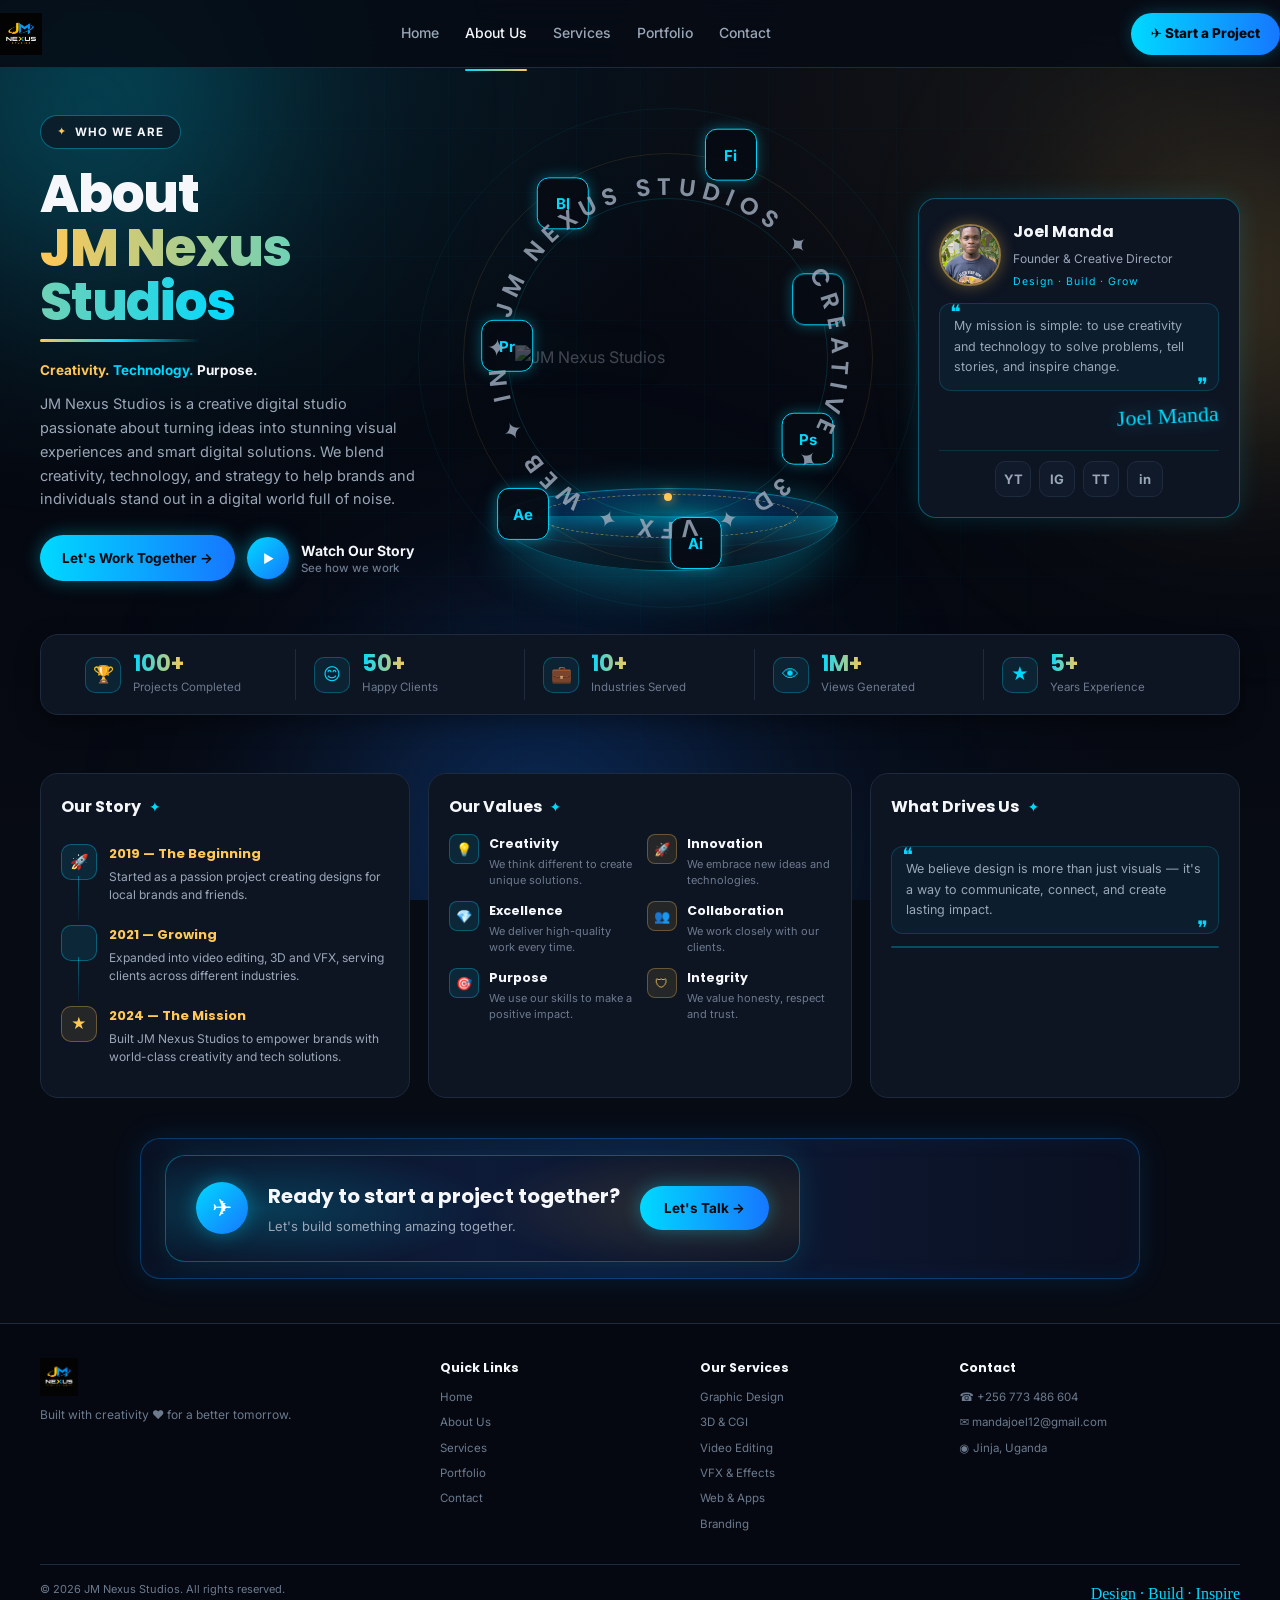
==== commit fdd420b6: "update1" ====
--- a/about.html
+++ b/about.html
@@ -3,46 +3,66 @@
 <head>
   <meta charset="UTF-8" />
   <meta name="viewport" content="width=device-width, initial-scale=1.0" />
+  <meta name="theme-color" content="#070B14" />
   <title>About Us — JM Nexus Studios</title>
   <meta name="description" content="About JM Nexus Studios — story, values, founder, and what drives us." />
 
   <link rel="preconnect" href="https://fonts.googleapis.com">
   <link rel="preconnect" href="https://fonts.gstatic.com" crossorigin>
-  <link href="https://fonts.googleapis.com/css2?family=Inter:wght@400;500;600;700&family=Poppins:wght@600;700;800&display=swap" rel="stylesheet">
+  <link href="https://fonts.googleapis.com/css2?family=Inter:wght@400;500;600;700;800&family=Poppins:wght@600;700;800&display=swap" rel="stylesheet">
 
   <link rel="stylesheet" href="css/style.css" />
   <link rel="stylesheet" href="css/about.css" />
   <link rel="stylesheet" href="css/responsive.css" />
 </head>
-<body>
+<body class="about-page">
+
+  <div class="bg-stage" aria-hidden="true">
+    <div class="bg-orb orb-1"></div>
+    <div class="bg-orb orb-2"></div>
+    <div class="bg-orb orb-3"></div>
+    <div class="bg-grid"></div>
+  </div>
 
   <!-- ================= NAVBAR ================= -->
   <header id="navbar">
-    <div class="container">
+    <div class="container nav-inner">
       <a class="nav-logo" href="index.html">
-        <img src="" alt="JM Nexus Studios" />
+        <img src="assets/images/logo.png" alt="JM Nexus Studios" />
       </a>
       <nav class="nav-links" id="nav-links" aria-label="Primary"></nav>
       <div class="nav-actions">
-        <button class="icon-btn" aria-label="Theme">☀</button>
-        <a href="contact.html" class="btn-order"></a>
-        <button class="icon-btn nav-toggle" id="nav-toggle" aria-label="Menu">☰</button>
+        <a href="contact.html" class="btn-order">✈ Start a Project</a>
+        <button class="icon-btn nav-toggle" id="nav-toggle" aria-label="Menu">
+          <span class="burger"></span>
+        </button>
       </div>
     </div>
   </header>
 
-  <!-- ================= WHO WE ARE HERO ================= -->
+  <div class="mobile-menu-backdrop" id="mobile-backdrop" hidden></div>
+  <aside class="mobile-menu" id="mobile-menu" aria-hidden="true">
+    <div class="mobile-menu-head">
+      <span class="mobile-menu-title">Menu</span>
+      <button class="mobile-close" id="mobile-close">✕</button>
+    </div>
+    <nav class="mobile-nav" id="mobile-nav"></nav>
+    <a class="mobile-cta" href="contact.html">✈ Start a Project</a>
+  </aside>
+
+  <!-- ================= HERO ================= -->
   <section id="about-hero" class="container">
     <div class="about-grid">
 
       <!-- LEFT -->
       <div class="about-left">
         <span class="hero-pill">
-          <span class="dot"></span>
-          <span id="about-pill"></span>
+          <span class="spark">✦</span>
+          <span id="about-pill">Who We Are</span>
         </span>
 
         <h1 class="about-title" id="about-title"></h1>
+        <div class="hero-underline"></div>
 
         <p class="about-tagline" id="about-tagline"></p>
         <p class="about-desc" id="about-desc"></p>
@@ -50,12 +70,16 @@
         <div class="hero-ctas">
           <a class="btn btn-primary" id="about-primary" href="#"></a>
           <button class="watch-showreel" id="watch-story">
-            <span class="play">▶</span> Watch Our Story
+            <span class="play">▶</span>
+            <span>
+              <strong>Watch Our Story</strong>
+              <small>See how we work</small>
+            </span>
           </button>
         </div>
       </div>
 
-      <!-- CENTER: Logo + orbit + cylinder platform -->
+      <!-- CENTER -->
       <div class="about-center">
         <div id="about-orbit"></div>
 
@@ -63,14 +87,12 @@
           <img id="about-logo" alt="JM Nexus Studios" />
         </div>
 
-        <!-- Cylinder platform (like the reference) -->
         <div class="hero-cylinder">
           <div class="cyl-top"></div>
           <div class="cyl-body"></div>
           <div class="cyl-glow"></div>
         </div>
 
-        <!-- Rotating "status" ring -->
         <div class="status-ring" id="status-ring">
           <svg viewBox="0 0 200 200" class="ring-svg">
             <defs>
@@ -83,13 +105,14 @@
         </div>
       </div>
 
-      <!-- RIGHT: Founder card -->
+      <!-- RIGHT — FOUNDER CARD -->
       <aside class="founder-card">
         <div class="founder-top">
           <img id="founder-photo" alt="Founder" />
           <div>
             <h4 id="founder-name"></h4>
             <span id="founder-role"></span>
+            <em class="founder-tags" id="founder-tags"></em>
           </div>
         </div>
 
@@ -101,13 +124,13 @@
 
     </div>
 
-    <!-- ================= STATS ================= -->
+    <!-- STATS -->
     <div id="stats" class="reveal">
       <div class="stats-grid" id="stats-grid"></div>
     </div>
   </section>
 
-  <!-- ================= THREE-COLUMN SECTION ================= -->
+  <!-- ================= THREE COLUMN ================= -->
   <section id="about-three" class="container">
     <div class="three-grid">
 
@@ -134,20 +157,61 @@
   </section>
 
   <!-- ================= CTA ================= -->
-  <section id="cta" class="reveal">
-    <span class="cta-icon">✈</span>
-    <h3 id="cta-title"></h3>
-    <a class="btn btn-primary" id="cta-btn" href="#"></a>
+  <section id="cta" class="container reveal">
+    <div class="cta-card">
+      <span class="cta-icon">✈</span>
+      <div class="cta-text">
+        <h3 id="cta-title"></h3>
+        <p>Let's build something amazing together.</p>
+      </div>
+      <a class="btn btn-primary" id="cta-btn" href="#"></a>
+    </div>
   </section>
 
+  <!-- ================= FOOTER ================= -->
+  <footer id="footer">
+    <div class="container">
+      <div class="footer-grid">
+        <div class="footer-brand">
+          <a class="nav-logo" href="index.html"><img src="" alt="JM Nexus Studios" /></a>
+          <p>Built with creativity ❤ for a better tomorrow.</p>
+        </div>
+        <div><h5>Quick Links</h5><div id="footer-nav"></div></div>
+        <div><h5>Our Services</h5><div id="footer-services"></div></div>
+        <div><h5>Contact</h5><div id="footer-contact"></div></div>
+      </div>
+      <div class="footer-bottom">
+        <span>© <span id="year"></span> JM Nexus Studios. All rights reserved.</span>
+        <span class="footer-sign">Design · Build · Inspire</span>
+      </div>
+    </div>
+  </footer>
+
+  <!-- ================= SOFTWARE POPOVER ================= -->
+  <div id="software-popover" class="software-popover" hidden>
+    <button class="sw-close" id="software-close">✕</button>
+    <div class="sw-body">
+      <div class="sw-logo" id="sw-logo"></div>
+      <h3 id="sw-name"></h3>
+      <p class="sw-desc" id="sw-desc"></p>
+      <div class="sw-uses">
+        <strong>Used for</strong>
+        <p id="sw-uses"></p>
+      </div>
+      <a class="sw-link" id="sw-link" href="#" target="_blank" rel="noopener">Learn more →</a>
+    </div>
+  </div>
+
   <!-- ================= VIDEO MODAL ================= -->
-  <div id="video-modal" role="dialog" aria-modal="true">
-    <div class="modal-box">
-      <button class="close" id="video-close" aria-label="Close">✕</button>
+  <div id="video-modal" class="video-modal" hidden>
+    <div class="video-modal-box">
+      <button class="video-modal-close" id="video-close">✕</button>
       <video id="story-video" controls playsinline preload="metadata"></video>
     </div>
   </div>
 
+  <script src="https://cdn.jsdelivr.net/npm/@supabase/supabase-js@2"></script>
+  <script src="js/supabase-config.js"></script>
   <script src="js/about.js"></script>
 </body>
 </html>
--- a/css/about.css
+++ b/css/about.css
@@ -1,207 +1,400 @@
 /* =========================================================
    JM NEXUS STUDIOS — About Page
-   ========================================================= */
-
-/* ---------- HERO GRID ---------- */
-#about-hero { padding: 28px 0 20px; }
-
+   Supabase-driven • Clickable orbiting software icons
+   ========================================================= */
+
+:root {
+  --ab-bg:       #070B14;
+  --ab-panel:    #0D1422;
+  --ab-card:     #111A2B;
+  --ab-border:   #1E2A3D;
+
+  --ab-cyan:     #00D9FF;
+  --ab-blue:     #1677FF;
+  --ab-gold:     #FFC857;
+  --ab-green:    #22C55E;
+  --ab-red:      #EF4444;
+
+  --ab-text:     #F5F7FA;
+  --ab-text-2:   #9AA7B8;
+  --ab-text-3:   #6C7A8E;
+}
+
+/* ---------- BG ---------- */
+body.about-page {
+  background: var(--ab-bg);
+  min-height: 100vh;
+  overflow-x: hidden;
+  position: relative;
+}
+body.about-page::before {
+  content: "";
+  position: fixed; inset: 0; z-index: -4; pointer-events: none;
+  background:
+    radial-gradient(1000px 700px at 12% 8%,  rgba(0, 217, 255, 0.10), transparent 60%),
+    radial-gradient(900px 600px at 88% 12%,  rgba(255, 200, 87, 0.06), transparent 60%),
+    radial-gradient(900px 600px at 50% 100%, rgba(22, 119, 255, 0.08), transparent 60%),
+    linear-gradient(180deg, #070B14 0%, #050810 60%, #070B14 100%);
+}
+.bg-stage { position: fixed; inset: 0; z-index: -3; overflow: hidden; pointer-events: none; }
+.bg-orb { position: absolute; border-radius: 50%; filter: blur(100px); opacity: 0.35; mix-blend-mode: screen; }
+.orb-1 { width: 460px; height: 460px; top: -120px; left: -140px;
+  background: radial-gradient(circle, #00D9FF 0%, transparent 70%);
+  animation: floatOrb1 24s ease-in-out infinite; }
+.orb-2 { width: 400px; height: 400px; top: 12%; right: -160px;
+  background: radial-gradient(circle, #FFC857 0%, transparent 70%);
+  animation: floatOrb2 28s ease-in-out infinite; }
+.orb-3 { width: 560px; height: 560px; bottom: -200px; left: 20%;
+  background: radial-gradient(circle, #1677FF 0%, transparent 70%);
+  animation: floatOrb3 32s ease-in-out infinite; }
+@keyframes floatOrb1 { 0%,100%{transform:translate(0,0);} 50%{transform:translate(60px,50px);} }
+@keyframes floatOrb2 { 0%,100%{transform:translate(0,0);} 50%{transform:translate(-70px,40px);} }
+@keyframes floatOrb3 { 0%,100%{transform:translate(0,0);} 50%{transform:translate(40px,-60px);} }
+.bg-grid {
+  position: absolute; inset: 0;
+  background-image:
+    linear-gradient(rgba(0, 217, 255, 0.025) 1px, transparent 1px),
+    linear-gradient(90deg, rgba(0, 217, 255, 0.025) 1px, transparent 1px);
+  background-size: 64px 64px;
+  mask-image: radial-gradient(circle at 50% 40%, black 30%, transparent 80%);
+  -webkit-mask-image: radial-gradient(circle at 50% 40%, black 30%, transparent 80%);
+}
+@media (prefers-reduced-motion: reduce) { .bg-orb { animation: none; } }
+
+/* =========================================================
+   NAVBAR
+   ========================================================= */
+#navbar {
+  position: sticky; top: 0; z-index: 100;
+  height: 68px;
+  display: flex; align-items: center;
+  background: rgba(7, 11, 20, 0.85);
+  backdrop-filter: blur(18px); -webkit-backdrop-filter: blur(18px);
+  border-bottom: 1px solid var(--ab-border);
+}
+.nav-inner { display: flex; align-items: center; justify-content: space-between; gap: 16px; width: 100%; }
+.nav-logo img { height: 42px; }
+.nav-links { display: flex; gap: 26px; font-size: 14px; color: var(--ab-text-2); }
+.nav-links a { position: relative; padding: 4px 0; color: inherit; text-decoration: none; transition: color .2s ease; }
+.nav-links a:hover, .nav-links a.active { color: var(--ab-text); }
+.nav-links a.active::after {
+  content: ""; position: absolute; left: 0; right: 0; bottom: -22px;
+  height: 2px; border-radius: 2px;
+  background: linear-gradient(90deg, var(--ab-cyan), var(--ab-gold));
+}
+.nav-actions { display: flex; align-items: center; gap: 10px; }
+.icon-btn {
+  width: 38px; height: 38px; border-radius: 50%;
+  display: grid; place-items: center;
+  background: var(--ab-panel);
+  border: 1px solid var(--ab-border);
+  color: var(--ab-text-2); font-size: 15px;
+  cursor: pointer; transition: all .2s ease;
+}
+.icon-btn:hover { border-color: var(--ab-cyan); color: var(--ab-cyan); }
+.btn-order {
+  display: inline-flex; align-items: center; gap: 8px;
+  height: 42px; padding: 0 20px; border-radius: 999px;
+  background: linear-gradient(90deg, var(--ab-cyan), var(--ab-blue));
+  color: #04080F; font-weight: 800; font-size: 13.5px;
+  text-decoration: none;
+  box-shadow: 0 0 16px rgba(0, 217, 255, 0.25);
+  transition: transform .2s ease;
+}
+.btn-order:hover { transform: translateY(-2px); }
+.nav-toggle .burger {
+  display: block; width: 18px; height: 2px;
+  background: currentColor; border-radius: 2px; position: relative;
+}
+.nav-toggle .burger::before, .nav-toggle .burger::after {
+  content: ""; position: absolute; left: 0; width: 100%; height: 2px;
+  background: currentColor; border-radius: 2px;
+}
+.nav-toggle .burger::before { top: -6px; }
+.nav-toggle .burger::after  { top:  6px; }
+@media (max-width: 991px) {
+  .nav-links { display: none !important; }
+  .btn-order { padding: 0 14px; font-size: 12.5px; height: 38px; }
+}
+@media (min-width: 992px) { .nav-toggle { display: none; } }
+
+/* ---------- MOBILE MENU ---------- */
+.mobile-menu-backdrop {
+  position: fixed; inset: 0;
+  background: rgba(2, 4, 10, 0.8);
+  backdrop-filter: blur(6px); -webkit-backdrop-filter: blur(6px);
+  z-index: 200;
+}
+.mobile-menu-backdrop[hidden] { display: none; }
+.mobile-menu {
+  position: fixed; top: 0; right: 0; bottom: 0;
+  width: min(340px, 90%);
+  background: linear-gradient(180deg, var(--ab-panel), #050810);
+  border-left: 1px solid var(--ab-border);
+  z-index: 210; display: flex; flex-direction: column; gap: 14px; padding: 20px;
+  transform: translateX(100%);
+  transition: transform .3s cubic-bezier(.22,.85,.3,1);
+  overflow-y: auto;
+}
+.mobile-menu.open { transform: translateX(0); }
+.mobile-menu-head {
+  display: flex; align-items: center; justify-content: space-between;
+  padding-bottom: 14px; border-bottom: 1px solid var(--ab-border);
+}
+.mobile-menu-title { font-family: var(--font-head); font-weight: 700; font-size: 16px; color: var(--ab-text); }
+.mobile-close {
+  width: 36px; height: 36px; border-radius: 50%;
+  background: var(--ab-panel);
+  border: 1px solid var(--ab-border);
+  color: var(--ab-text-2); font-size: 14px;
+  cursor: pointer; display: grid; place-items: center;
+}
+.mobile-nav { display: flex; flex-direction: column; gap: 4px; }
+.mobile-nav a {
+  padding: 14px 16px; border-radius: 12px;
+  color: var(--ab-text-2); text-decoration: none;
+  font-size: 15px; font-weight: 600;
+  background: var(--ab-panel);
+  border: 1px solid var(--ab-border);
+  transition: all .2s ease;
+}
+.mobile-nav a:hover, .mobile-nav a.active {
+  background: rgba(0, 217, 255, 0.08);
+  border-color: var(--ab-cyan);
+  color: var(--ab-text);
+}
+.mobile-cta {
+  margin-top: auto; padding: 15px 20px; border-radius: 999px;
+  background: linear-gradient(90deg, var(--ab-cyan), var(--ab-blue));
+  color: #04080F; font-weight: 700; font-size: 14px;
+  text-align: center; text-decoration: none;
+}
+
+/* =========================================================
+   HERO
+   ========================================================= */
+#about-hero { padding: 40px 0 24px; }
 .about-grid {
   display: grid;
-  grid-template-columns: 30% 1fr 30%;
-  gap: 28px;
+  grid-template-columns: 1fr 1.15fr 0.85fr;
+  gap: 32px;
   align-items: center;
-  min-height: 500px;
-}
-
-/* ---------- LEFT ---------- */
-.about-left { padding-top: 8px; }
+  min-height: 460px;
+}
+.hero-pill {
+  display: inline-flex; align-items: center; gap: 8px;
+  padding: 7px 16px; border-radius: 999px;
+  font-size: 11.5px; font-weight: 700;
+  color: var(--ab-text);
+  background: rgba(13, 20, 34, 0.7);
+  border: 1px solid rgba(0, 217, 255, 0.4);
+  letter-spacing: 1px;
+  text-transform: uppercase;
+  margin-bottom: 18px;
+}
+.hero-pill .spark { color: var(--ab-gold); font-size: 11px; }
 
 .about-title {
-  font-family: var(--font-head);
-  font-weight: 800;
-  font-size: 54px;
-  line-height: 1.05;
-  letter-spacing: -1.4px;
-  color: var(--text-1);
-  margin: 20px 0 14px;
-  max-width: 430px;
+  font-family: var(--font-head); font-weight: 800;
+  font-size: clamp(32px, 4.2vw, 52px);
+  line-height: 1.04; letter-spacing: -1.2px;
+  color: var(--ab-text);
+  margin-bottom: 10px;
 }
 .about-title .grad {
-  background: linear-gradient(90deg, var(--gold) 0%, var(--blue) 55%, var(--cyan) 100%);
+  background: linear-gradient(90deg, var(--ab-gold), var(--ab-cyan));
   -webkit-background-clip: text; background-clip: text;
   -webkit-text-fill-color: transparent;
 }
-
+.hero-underline {
+  width: 160px; height: 3px; margin: 8px 0 18px;
+  background: linear-gradient(90deg, var(--ab-gold), var(--ab-cyan), transparent);
+  border-radius: 3px;
+}
 .about-tagline {
+  font-size: 13.5px; font-weight: 700;
+  color: var(--ab-text);
+  margin-bottom: 10px;
+}
+.about-tagline .accent-1 { color: var(--ab-gold); }
+.about-tagline .accent-2 { color: var(--ab-cyan); }
+.about-desc {
+  font-size: 14.5px; line-height: 1.65;
+  color: var(--ab-text-2);
+  max-width: 460px;
+  margin-bottom: 22px;
+}
+.hero-ctas { display: flex; flex-wrap: wrap; gap: 12px; align-items: center; }
+.btn {
+  display: inline-flex; align-items: center; gap: 8px;
+  height: 46px; padding: 0 22px;
+  border-radius: 999px;
+  font-weight: 700; font-size: 13.5px;
+  text-decoration: none;
+  transition: transform .25s ease, box-shadow .25s ease;
+  cursor: pointer; border: 0; font-family: inherit;
+}
+.btn-primary {
+  background: linear-gradient(90deg, var(--ab-cyan), var(--ab-blue));
+  color: #04080F;
+  box-shadow: 0 0 18px rgba(0, 217, 255, 0.35);
+}
+.btn-primary:hover { transform: translateY(-2px); box-shadow: 0 8px 24px rgba(0, 217, 255, 0.45); }
+
+.watch-showreel {
+  display: inline-flex; align-items: center; gap: 12px;
+  color: var(--ab-text); background: none; border: 0;
+  cursor: pointer; font-family: inherit;
+  padding: 4px 0; text-align: left;
+}
+.watch-showreel .play {
+  width: 42px; height: 42px; border-radius: 50%;
+  display: grid; place-items: center;
+  background: linear-gradient(135deg, var(--ab-cyan), var(--ab-blue));
+  color: #fff; font-size: 12px;
+  box-shadow: 0 0 18px rgba(0, 217, 255, 0.5);
+  animation: pulsePlay 2.4s ease-in-out infinite;
+  flex-shrink: 0;
+}
+@keyframes pulsePlay {
+  0%,100% { box-shadow: 0 0 18px rgba(0, 217, 255, 0.5); }
+  50%     { box-shadow: 0 0 28px rgba(0, 217, 255, 0.85); }
+}
+.watch-showreel strong { display: block; font-size: 14px; font-weight: 700; }
+.watch-showreel small { display: block; font-size: 11.5px; color: var(--ab-text-3); margin-top: 2px; }
+
+/* ---------- CENTER ---------- */
+.about-center {
+  position: relative;
+  display: grid; place-items: center;
+  min-height: 500px;
+  isolation: isolate;
+}
+#about-orbit {
+  position: absolute; inset: 0;
+  display: grid; place-items: center;
+  pointer-events: none; z-index: 2;
+}
+.hero-ring {
+  position: absolute; border-radius: 50%;
+  border: 1px solid rgba(0, 217, 255, 0.28);
+  pointer-events: none;
+}
+.hero-ring.r-a { width: 320px; height: 320px; opacity: .55; }
+.hero-ring.r-b { width: 410px; height: 410px; opacity: .35; border-color: rgba(255, 200, 87, 0.30); }
+.hero-ring.r-c { width: 500px; height: 500px; opacity: .22; }
+
+/* Orbit icons */
+.orbit-icon {
+  position: absolute;
+  width: 52px; height: 52px;
+  border-radius: 12px;
+  display: grid; place-items: center;
+  background: rgba(7, 11, 20, 0.92);
+  border: 1px solid var(--oi-accent, #00D9FF);
+  color: var(--oi-accent, #00D9FF);
   font-family: var(--font-head);
   font-weight: 700;
   font-size: 15px;
-  color: var(--text-1);
-  margin-bottom: 12px;
-}
-.about-tagline .accent-1 { color: var(--gold); }
-.about-tagline .accent-2 { color: var(--cyan); }
-
-.about-desc {
-  font-size: 15.5px;
-  line-height: 1.6;
-  color: var(--text-3);
-  max-width: 430px;
-  margin-bottom: 22px;
-}
-
-/* ---------- CENTER ---------- */
-.about-center {
-  position: relative;
-  display: grid;
-  place-items: center;
-  min-height: 520px;
-  isolation: isolate;
-}
-
-#about-orbit {
-  position: absolute;
-  inset: 0;
-  display: grid;
-  place-items: center;
-  pointer-events: none;
-  z-index: 3;
-}
-
-/* Orbital rings behind icons */
-.hero-ring {
-  position: absolute;
-  border-radius: 50%;
-  border: 1px solid rgba(0, 140, 255, 0.28);
-  pointer-events: none;
-}
-.hero-ring.r-a { width: 340px; height: 340px; opacity: .55; }
-.hero-ring.r-b { width: 430px; height: 430px; opacity: .35; border-color: rgba(255, 196, 0, 0.30); }
-.hero-ring.r-c { width: 520px; height: 520px; opacity: .22; }
-
-/* ---------- ORBIT ICONS (same behaviour as Home) ---------- */
-.orbit-icon {
-  position: absolute;
-  width: 58px; height: 58px;
-  border-radius: 14px;
-  display: grid; place-items: center;
-  background: rgba(10, 16, 32, 0.92);
-  border: 1px solid rgba(0, 140, 255, 0.45);
-  color: var(--cyan);
-  font-family: var(--font-head);
-  font-weight: 700;
-  font-size: 17px;
+  cursor: pointer;
   pointer-events: auto;
-  cursor: pointer;
-  box-shadow: 0 0 14px rgba(0, 140, 255, 0.28);
-  transition: border-color .25s ease, box-shadow .25s ease;
+  box-shadow: 0 0 14px var(--oi-glow, rgba(0, 217, 255, 0.32));
+  transition: transform .25s ease, border-color .25s ease, box-shadow .25s ease;
   will-change: transform;
   z-index: 4;
+  padding: 0;
+  font-family: inherit;
 }
 .orbit-icon:hover {
-  border-color: var(--gold);
-  box-shadow: 0 0 22px rgba(255, 196, 0, 0.55);
-}
-.orbit-icon[data-tone="gold"] { color: var(--gold); border-color: rgba(255, 196, 0, 0.55); }
-.orbit-icon[data-tone="blue"] { color: var(--blue); border-color: rgba(0, 140, 255, 0.55); }
-.orbit-icon[data-tone="cyan"] { color: var(--cyan); border-color: rgba(0, 200, 255, 0.50); }
-
+  border-color: #FFC857;
+  box-shadow: 0 0 22px rgba(255, 200, 87, 0.65);
+}
 .orbit-icon img {
-  width: 32px; height: 32px;
+  width: 28px; height: 28px;
   object-fit: contain;
-  display: block;
   pointer-events: none;
 }
-
 .orbit-icon .tip {
   position: absolute;
-  bottom: -34px; left: 50%; transform: translateX(-50%);
+  bottom: -32px; left: 50%;
+  transform: translateX(-50%);
   padding: 5px 10px;
   border-radius: 6px;
-  font-size: 11.5px; font-weight: 500;
-  color: var(--text-1);
-  background: rgba(10, 16, 32, 0.95);
-  border: 1px solid var(--border);
+  font-size: 11px;
+  font-weight: 500;
+  color: #F5F7FA;
+  background: rgba(7, 11, 20, 0.95);
+  border: 1px solid rgba(0, 217, 255, 0.42);
   white-space: nowrap;
   opacity: 0;
   pointer-events: none;
   transition: opacity .2s ease;
+  z-index: 10;
 }
 .orbit-icon:hover .tip { opacity: 1; }
 
-/* ---------- HERO LOGO ---------- */
 .hero-logo-wrap {
-  position: relative;
-  z-index: 3;
+  position: relative; z-index: 3;
   display: grid; place-items: center;
   animation: floatLogo 5s ease-in-out infinite;
 }
 .hero-logo-wrap img {
-  width: 300px; height: auto;
+  width: clamp(200px, 24vw, 320px);
+  height: auto;
   filter:
-    drop-shadow(0 0 22px rgba(0, 140, 255, 0.35))
-    drop-shadow(0 0 30px rgba(255, 196, 0, 0.22));
-}
-
-/* =========================================================
-   CYLINDER PLATFORM (like the reference image)
-   ========================================================= */
+    drop-shadow(0 0 24px rgba(0, 217, 255, 0.42))
+    drop-shadow(0 0 36px rgba(255, 200, 87, 0.28));
+}
+@keyframes floatLogo {
+  0%,100% { transform: translateY(0) scale(1); }
+  50%     { transform: translateY(-8px) scale(1.012); }
+}
+
+/* Cylinder */
 .hero-cylinder {
   position: absolute;
-  bottom: 4%;
-  left: 50%;
+  bottom: 6%; left: 50%;
   transform: translateX(-50%);
-  width: 300px;
-  height: 90px;
-  z-index: 1;
-  pointer-events: none;
-}
-
-/* Top ellipse of the cylinder */
+  width: 340px; height: 90px;
+  z-index: 1; pointer-events: none;
+}
 .cyl-top {
-  position: absolute;
-  top: 0; left: 50%;
+  position: absolute; top: 0; left: 50%;
   transform: translateX(-50%);
-  width: 300px; height: 60px;
+  width: 340px; height: 60px;
   border-radius: 50%;
-  background:
-    radial-gradient(ellipse at 50% 40%,
-      rgba(0, 200, 255, 0.45) 0%,
-      rgba(0, 140, 255, 0.25) 40%,
-      rgba(10, 16, 32, 0.9) 75%);
-  border: 1px solid rgba(0, 200, 255, 0.55);
+  background: radial-gradient(ellipse at 50% 40%,
+    rgba(0, 217, 255, 0.35) 0%,
+    rgba(22, 119, 255, 0.20) 45%,
+    rgba(13, 20, 34, 0.9) 75%);
+  border: 1px solid rgba(0, 217, 255, 0.5);
   box-shadow:
-    0 0 30px rgba(0, 200, 255, 0.35),
-    inset 0 0 20px rgba(0, 200, 255, 0.35);
-}
-
-/* Cylinder side */
+    0 0 30px rgba(0, 217, 255, 0.3),
+    inset 0 0 20px rgba(0, 217, 255, 0.25);
+}
 .cyl-body {
   position: absolute;
   top: 28px; left: 50%;
   transform: translateX(-50%);
-  width: 300px; height: 55px;
+  width: 340px; height: 55px;
   border-radius: 0 0 50% 50% / 0 0 100% 100%;
-  background:
-    linear-gradient(180deg,
-      rgba(0, 140, 255, 0.35) 0%,
-      rgba(10, 16, 32, 0.9) 60%,
-      rgba(5, 7, 13, 0.95) 100%);
-  border: 1px solid rgba(0, 140, 255, 0.4);
+  background: linear-gradient(180deg,
+    rgba(0, 217, 255, 0.28) 0%,
+    rgba(13, 20, 34, 0.9) 60%,
+    rgba(5, 8, 16, 0.95) 100%);
+  border: 1px solid rgba(0, 217, 255, 0.35);
   border-top: none;
   box-shadow:
-    0 20px 40px rgba(0, 140, 255, 0.35),
-    inset 0 -10px 30px rgba(0, 200, 255, 0.15);
-}
-
-/* Rotating light ring on the cylinder top */
+    0 20px 40px rgba(0, 217, 255, 0.28),
+    inset 0 -10px 30px rgba(0, 217, 255, 0.12);
+}
 .cyl-glow {
   position: absolute;
   top: 6px; left: 50%;
   transform: translateX(-50%);
-  width: 240px; height: 44px;
+  width: 260px; height: 44px;
   border-radius: 50%;
-  border: 1px dashed rgba(255, 196, 0, 0.55);
+  border: 1px dashed rgba(255, 200, 87, 0.5);
   animation: cylSpin 18s linear infinite;
 }
 .cyl-glow::before {
@@ -209,20 +402,16 @@
   position: absolute;
   top: -2px; left: 50%;
   transform: translateX(-50%);
-  width: 8px; height: 8px;
-  border-radius: 50%;
-  background: var(--gold);
-  box-shadow: 0 0 12px var(--gold);
-}
-
+  width: 8px; height: 8px; border-radius: 50%;
+  background: var(--ab-gold);
+  box-shadow: 0 0 12px var(--ab-gold);
+}
 @keyframes cylSpin {
   from { transform: translateX(-50%) rotate(0deg); }
   to   { transform: translateX(-50%) rotate(360deg); }
 }
 
-/* =========================================================
-   ROTATING STATUS RING
-   ========================================================= */
+/* Status ring */
 .status-ring {
   position: absolute;
   inset: 0;
@@ -232,309 +421,437 @@
   animation: statusSpin 24s linear infinite;
 }
 .status-ring .ring-svg {
-  width: 100%;
-  height: 100%;
-  max-width: 520px;
-  max-height: 520px;
+  width: 100%; height: 100%;
+  max-width: 520px; max-height: 520px;
 }
 .status-ring text {
-  font-family: var(--font-head);
-  font-weight: 600;
+  font-family: var(--font-head); font-weight: 600;
   font-size: 11px;
-  fill: rgba(201, 210, 223, 0.85);
+  fill: rgba(154, 167, 184, 0.85);
   letter-spacing: 3px;
   text-transform: uppercase;
 }
-.status-ring textPath { }
-
-@keyframes statusSpin {
-  to { transform: rotate(360deg); }
-}
+@keyframes statusSpin { to { transform: rotate(360deg); } }
 
 /* ---------- FOUNDER CARD ---------- */
 .founder-card {
-  background: var(--glass);
-  border: 1px solid rgba(0, 140, 255, 0.28);
-  border-radius: var(--r-lg);
-  padding: 22px;
+  background: var(--ab-panel);
+  border: 1px solid rgba(0, 217, 255, 0.35);
+  border-radius: 18px;
+  padding: 20px;
   backdrop-filter: blur(18px);
-  box-shadow: var(--shadow-card);
-  display: flex;
-  flex-direction: column;
-  gap: 14px;
-}
-.founder-top {
-  display: flex;
-  align-items: center;
-  gap: 14px;
-}
+  box-shadow: 0 0 24px rgba(0, 217, 255, 0.15);
+  display: flex; flex-direction: column;
+  gap: 12px;
+}
+.founder-top { display: flex; align-items: center; gap: 12px; }
 .founder-top img {
-  width: 66px; height: 66px;
+  width: 62px; height: 62px;
   border-radius: 50%;
   object-fit: cover;
-  border: 2px solid rgba(255, 196, 0, 0.55);
-  box-shadow: 0 0 18px rgba(255, 196, 0, 0.35);
-}
-.founder-top h4 {
-  font-family: var(--font-head);
-  font-weight: 700;
-  font-size: 17px;
-  color: var(--text-1);
-}
-.founder-top span {
-  font-size: 12.5px;
-  color: var(--text-3);
-}
-
+  border: 2px solid rgba(255, 200, 87, 0.55);
+  box-shadow: 0 0 16px rgba(255, 200, 87, 0.35);
+}
+.founder-top h4 { font-family: var(--font-head); font-weight: 700; font-size: 16px; color: var(--ab-text); }
+.founder-top span { font-size: 12px; color: var(--ab-text-2); }
+.founder-tags { display: block; margin-top: 4px; font-size: 10.5px; color: var(--ab-cyan); font-style: normal; letter-spacing: 1px; }
 .founder-quote {
-  font-size: 13.5px;
-  line-height: 1.65;
-  color: var(--text-2);
+  font-size: 12.5px; line-height: 1.65;
+  color: var(--ab-text-2);
   padding: 12px 14px;
-  border-radius: var(--r-md);
-  background: rgba(0, 140, 255, 0.06);
-  border: 1px solid rgba(0, 140, 255, 0.18);
+  border-radius: 12px;
+  background: rgba(0, 217, 255, 0.05);
+  border: 1px solid rgba(0, 217, 255, 0.18);
   position: relative;
 }
-.founder-quote::before {
-  content: "❝";
-  position: absolute;
-  top: -8px; left: 10px;
-  font-size: 22px;
-  color: var(--cyan);
-}
-.founder-quote::after {
-  content: "❞";
-  position: absolute;
-  bottom: -12px; right: 10px;
-  font-size: 22px;
-  color: var(--cyan);
-}
-
+.founder-quote::before { content: "❝"; position: absolute; top: -8px; left: 10px; font-size: 20px; color: var(--ab-cyan); }
+.founder-quote::after  { content: "❞"; position: absolute; bottom: -12px; right: 10px; font-size: 20px; color: var(--ab-cyan); }
 .founder-sign {
-  font-family: "Brush Script MT", cursive, var(--font-head);
-  font-size: 24px;
-  color: var(--cyan);
-  text-align: right;
-  transform: rotate(-4deg);
-  filter: drop-shadow(0 0 8px rgba(0, 200, 255, 0.35));
-}
-
-/* ---------- REAL SOCIAL LOGOS ---------- */
+  font-family: "Brush Script MT", cursive;
+  font-size: 22px; color: var(--ab-cyan);
+  text-align: right; transform: rotate(-3deg);
+  filter: drop-shadow(0 0 8px rgba(0, 217, 255, 0.35));
+}
 .founder-socials {
-  display: flex;
-  gap: 10px;
-  justify-content: center;
+  display: flex; gap: 8px; justify-content: center;
   padding-top: 10px;
-  border-top: 1px solid rgba(0, 140, 255, 0.15);
+  border-top: 1px solid rgba(0, 217, 255, 0.15);
 }
 .founder-socials a {
-  width: 40px; height: 40px;
-  border-radius: 10px;
-  display: grid; place-items: center;
-  background: rgba(10, 16, 32, 0.65);
-  border: 1px solid rgba(0, 140, 255, 0.28);
-  color: var(--text-2);
-  transition: transform .2s ease, border-color .2s ease, box-shadow .2s ease;
+  width: 36px; height: 36px; border-radius: 10px;
+  display: grid; place-items: center;
+  background: var(--ab-card);
+  border: 1px solid var(--ab-border);
+  color: var(--ab-text-2);
+  font-size: 13px; font-weight: 700;
+  text-decoration: none;
+  transition: all .22s ease;
 }
 .founder-socials a:hover {
+  color: var(--ab-gold);
+  border-color: rgba(255, 200, 87, 0.55);
   transform: translateY(-2px);
-  border-color: rgba(255, 196, 0, 0.55);
-  box-shadow: 0 0 14px rgba(255, 196, 0, 0.35);
-}
-.founder-socials img {
-  width: 20px; height: 20px;
-  object-fit: contain;
-  display: block;
-  filter: brightness(0) invert(1);  /* make dark SVGs white */
-  opacity: .85;
-  transition: opacity .2s ease;
-}
-.founder-socials a:hover img { opacity: 1; }
-
-/* Fallback for text-based social icons */
-.founder-socials span {
-  font-family: var(--font-head);
-  font-weight: 700;
-  font-size: 14px;
-}
-
-/* =========================================================
-   THREE-COLUMN SECTION
-   ========================================================= */
-#about-three { margin-top: 30px; }
-
-.three-grid {
-  display: grid;
-  grid-template-columns: 1fr 1.15fr 1fr;
-  gap: 22px;
-}
-
+}
+.founder-socials img { width: 18px; height: 18px; object-fit: contain; }
+
+/* =========================================================
+   STATS
+   ========================================================= */
+#stats {
+  margin-top: 26px;
+  background: var(--ab-panel);
+  border: 1px solid var(--ab-border);
+  border-radius: 18px;
+  padding: 14px 26px;
+}
+.stats-grid { display: grid; grid-template-columns: repeat(5, 1fr); align-items: center; }
+.stat {
+  display: flex; align-items: center; gap: 12px;
+  padding: 4px 18px;
+  border-right: 1px solid var(--ab-border);
+}
+.stat:last-child { border-right: 0; }
+.stat .ic {
+  width: 36px; height: 36px; border-radius: 10px;
+  display: grid; place-items: center;
+  background: rgba(0, 217, 255, 0.08);
+  border: 1px solid rgba(0, 217, 255, 0.28);
+  color: var(--ab-cyan); font-size: 17px; flex-shrink: 0;
+}
+.stat .num {
+  font-family: var(--font-head); font-weight: 700;
+  font-size: 22px; line-height: 1; color: var(--ab-text); display: block;
+}
+.stat .num .accent {
+  background: linear-gradient(90deg, var(--ab-cyan), var(--ab-gold));
+  -webkit-background-clip: text; background-clip: text;
+  -webkit-text-fill-color: transparent;
+}
+.stat .lbl { font-size: 11.5px; color: var(--ab-text-3); display: block; margin-top: 3px; }
+
+/* =========================================================
+   THREE-COLUMN
+   ========================================================= */
+#about-three { margin-top: 34px; }
+.three-grid { display: grid; grid-template-columns: 1fr 1.15fr 1fr; gap: 18px; }
 .panel {
-  background: var(--glass);
-  border: 1px solid rgba(0, 140, 255, 0.24);
-  border-radius: var(--r-lg);
-  padding: 22px;
-  backdrop-filter: blur(18px);
-  box-shadow: var(--shadow-card);
+  background: var(--ab-panel);
+  border: 1px solid var(--ab-border);
+  border-radius: 18px;
+  padding: 20px;
 }
 .panel h3 {
-  font-family: var(--font-head);
-  font-weight: 700;
-  font-size: 18px;
-  color: var(--text-1);
-  margin-bottom: 16px;
+  font-family: var(--font-head); font-weight: 700;
+  font-size: 16px; color: var(--ab-text);
+  margin-bottom: 14px;
   display: flex; align-items: center; gap: 8px;
 }
-.panel h3 .spark { color: var(--cyan); font-size: 15px; }
-
-/* Timeline */
+.panel h3 .spark { color: var(--ab-cyan); font-size: 14px; }
+
 .timeline { list-style: none; padding: 0; }
-.timeline li {
-  display: grid;
-  grid-template-columns: 38px 1fr;
-  gap: 12px;
-  padding: 10px 0;
-  position: relative;
-}
+.timeline li { display: grid; grid-template-columns: 36px 1fr; gap: 12px; padding: 10px 0; position: relative; }
 .timeline li::before {
   content: "";
-  position: absolute;
-  left: 18px; top: 44px; bottom: -6px;
+  position: absolute; left: 17px; top: 42px; bottom: -6px;
   width: 1px;
-  background: linear-gradient(180deg, rgba(0, 200, 255, 0.4), rgba(0, 140, 255, 0.05));
+  background: linear-gradient(180deg, rgba(0, 217, 255, 0.4), rgba(0, 217, 255, 0.05));
 }
 .timeline li:last-child::before { display: none; }
-
 .timeline .t-icon {
-  width: 38px; height: 38px;
-  border-radius: 10px;
-  display: grid; place-items: center;
-  background: rgba(0, 200, 255, 0.10);
-  border: 1px solid rgba(0, 200, 255, 0.32);
-  color: var(--cyan);
-  font-size: 16px;
-}
-.timeline .t-icon img { width: 20px; height: 20px; object-fit: contain; }
-.timeline .t-icon.gold { background: rgba(255, 196, 0, 0.10); border-color: rgba(255, 196, 0, 0.32); color: var(--gold); }
-.timeline .t-icon.blue { background: rgba(0, 140, 255, 0.10); border-color: rgba(0, 140, 255, 0.32); color: var(--blue); }
-
+  width: 36px; height: 36px; border-radius: 10px;
+  display: grid; place-items: center;
+  background: rgba(0, 217, 255, 0.10);
+  border: 1px solid rgba(0, 217, 255, 0.32);
+  color: var(--ab-cyan); font-size: 15px;
+}
+.timeline .t-icon.gold {
+  background: rgba(255, 200, 87, 0.10);
+  border-color: rgba(255, 200, 87, 0.32);
+  color: var(--ab-gold);
+}
 .timeline .t-body h4 {
-  font-family: var(--font-head);
-  font-weight: 700;
-  font-size: 13.5px;
-  color: var(--gold);
+  font-family: var(--font-head); font-weight: 700;
+  font-size: 13px; color: var(--ab-gold);
   margin-bottom: 3px;
 }
-.timeline .t-body p {
-  font-size: 12.5px;
-  color: var(--text-3);
-  line-height: 1.55;
-}
-
-/* Values */
-.values-grid {
-  display: grid;
-  grid-template-columns: 1fr 1fr;
-  gap: 14px 16px;
-}
-.value-item {
-  display: flex;
-  gap: 10px;
-  align-items: flex-start;
-}
+.timeline .t-body p { font-size: 12px; color: var(--ab-text-2); line-height: 1.55; }
+
+.values-grid { display: grid; grid-template-columns: 1fr 1fr; gap: 12px 14px; }
+.value-item { display: flex; gap: 10px; align-items: flex-start; }
 .value-item .v-icon {
-  width: 32px; height: 32px;
-  border-radius: 9px;
-  flex-shrink: 0;
-  display: grid; place-items: center;
-  background: rgba(0, 140, 255, 0.10);
-  border: 1px solid rgba(0, 140, 255, 0.30);
-  color: var(--cyan);
-  font-size: 14px;
-}
-.value-item .v-icon img { width: 18px; height: 18px; object-fit: contain; }
-.value-item .v-icon.gold { background: rgba(255,196,0,.10); border-color: rgba(255,196,0,.32); color: var(--gold); }
-.value-item .v-icon.blue { background: rgba(0,140,255,.10); border-color: rgba(0,140,255,.32); color: var(--blue); }
-
-.value-item h5 {
-  font-family: var(--font-head);
-  font-weight: 700;
-  font-size: 13px;
-  color: var(--text-1);
-  margin-bottom: 2px;
-}
-.value-item p {
-  font-size: 11.5px;
-  color: var(--text-3);
-  line-height: 1.5;
-}
-
-/* Drives */
-.drives-panel { display: flex; flex-direction: column; gap: 14px; }
+  width: 30px; height: 30px; border-radius: 8px;
+  flex-shrink: 0; display: grid; place-items: center;
+  background: rgba(0, 217, 255, 0.10);
+  border: 1px solid rgba(0, 217, 255, 0.3);
+  color: var(--ab-cyan); font-size: 13px;
+}
+.value-item .v-icon.gold {
+  background: rgba(255, 200, 87, 0.10);
+  border-color: rgba(255, 200, 87, 0.3);
+  color: var(--ab-gold);
+}
+.value-item h5 { font-family: var(--font-head); font-weight: 700; font-size: 12.5px; color: var(--ab-text); margin-bottom: 2px; }
+.value-item p { font-size: 11px; color: var(--ab-text-3); line-height: 1.5; }
+
+.drives-panel { display: flex; flex-direction: column; gap: 12px; }
 .drives-quote {
-  font-size: 13px;
-  line-height: 1.65;
-  color: var(--text-2);
+  font-size: 12.5px; line-height: 1.65;
+  color: var(--ab-text-2);
   padding: 12px 14px;
-  border-radius: var(--r-md);
-  background: rgba(0, 140, 255, 0.06);
-  border: 1px solid rgba(0, 140, 255, 0.18);
+  border-radius: 12px;
+  background: rgba(0, 217, 255, 0.05);
+  border: 1px solid rgba(0, 217, 255, 0.18);
   position: relative;
 }
-.drives-quote::before {
-  content: "❝";
-  position: absolute;
-  top: -8px; left: 10px;
-  font-size: 20px;
-  color: var(--cyan);
-}
-.drives-quote::after {
-  content: "❞";
-  position: absolute;
-  bottom: -12px; right: 10px;
-  font-size: 20px;
-  color: var(--cyan);
-}
+.drives-quote::before { content: "❝"; position: absolute; top: -8px; left: 10px; font-size: 20px; color: var(--ab-cyan); }
+.drives-quote::after  { content: "❞"; position: absolute; bottom: -12px; right: 10px; font-size: 20px; color: var(--ab-cyan); }
 .drives-visual {
   position: relative;
-  border-radius: var(--r-md);
+  border-radius: 12px;
   overflow: hidden;
-  border: 1px solid rgba(0, 200, 255, 0.28);
-}
-.drives-visual img {
-  width: 100%;
-  height: 160px;
-  object-fit: cover;
-  display: block;
-}
+  border: 1px solid rgba(0, 217, 255, 0.28);
+}
+.drives-visual img { width: 100%; height: 160px; object-fit: cover; display: block; }
 .drives-caption {
-  position: absolute;
-  inset: 0;
+  position: absolute; inset: 0;
   display: flex; align-items: center;
   padding-left: 16px;
-  font-family: var(--font-head);
-  font-weight: 700;
-  font-size: 20px;
-  color: var(--text-1);
-  background: linear-gradient(90deg, rgba(5,7,13,0.85) 0%, rgba(5,7,13,0.2) 60%, transparent 100%);
+  font-family: var(--font-head); font-weight: 700;
+  font-size: 18px; color: var(--ab-text);
+  background: linear-gradient(90deg, rgba(7,11,20,0.85) 0%, rgba(7,11,20,0.2) 60%, transparent 100%);
   letter-spacing: 1px;
-  text-shadow: 0 0 12px rgba(0, 200, 255, 0.5);
-}
-
-/* CTA */
-#cta {
-  display: flex;
-  align-items: center;
-  gap: 16px;
-}
-#cta .cta-icon {
-  width: 46px; height: 46px;
-  border-radius: 50%;
-  display: grid; place-items: center;
-  background: linear-gradient(135deg, var(--blue), var(--cyan));
-  color: #040A18;
-  font-size: 20px;
-  box-shadow: 0 0 18px rgba(0, 140, 255, 0.55);
+}
+
+/* =========================================================
+   CTA
+   ========================================================= */
+#cta { margin: 40px auto 30px; }
+.cta-card {
+  display: flex; align-items: center; gap: 20px;
+  flex-wrap: wrap;
+  padding: 24px 30px;
+  border-radius: 20px;
+  background:
+    radial-gradient(60% 100% at 15% 50%, rgba(0, 217, 255, 0.20), transparent 60%),
+    radial-gradient(60% 100% at 85% 50%, rgba(255, 200, 87, 0.15), transparent 60%),
+    linear-gradient(90deg, #0A1226, #0D1A38 50%, #0A1226);
+  border: 1px solid rgba(0, 217, 255, 0.35);
+  box-shadow: 0 0 30px rgba(0, 217, 255, 0.15);
+}
+.cta-card .cta-icon {
+  width: 52px; height: 52px; border-radius: 50%;
+  display: grid; place-items: center;
+  font-size: 24px;
+  background: linear-gradient(135deg, var(--ab-cyan), var(--ab-blue));
+  color: #fff;
+  box-shadow: 0 0 20px rgba(0, 217, 255, 0.4);
   flex-shrink: 0;
+}
+.cta-card .cta-text { flex: 1; min-width: 200px; }
+.cta-card h3 { font-family: var(--font-head); font-weight: 800; font-size: 22px; color: var(--ab-text); margin-bottom: 4px; }
+.cta-card p { font-size: 13px; color: var(--ab-text-2); }
+.cta-card .btn-primary { height: 44px; padding: 0 24px; }
+
+/* =========================================================
+   FOOTER
+   ========================================================= */
+#footer {
+  margin-top: 44px; padding: 34px 0 20px;
+  border-top: 1px solid var(--ab-border);
+  background: #050810;
+}
+.footer-grid { display: grid; grid-template-columns: 1.6fr 1fr 1fr 1.2fr; gap: 26px; }
+.footer-brand img { height: 38px; }
+.footer-brand p { font-size: 12px; color: var(--ab-text-3); line-height: 1.55; margin-top: 10px; max-width: 280px; }
+#footer h5 { font-family: var(--font-head); font-weight: 700; font-size: 12.5px; color: var(--ab-text); margin-bottom: 10px; }
+#footer-nav a, #footer-services a, #footer-contact p {
+  display: block; font-size: 11.5px; color: var(--ab-text-3);
+  margin-bottom: 7px; transition: color .2s ease;
+  text-decoration: none;
+}
+#footer-nav a:hover, #footer-services a:hover { color: var(--ab-cyan); }
+#footer-contact p { display: flex; gap: 6px; align-items: center; }
+.footer-bottom {
+  margin-top: 24px; padding-top: 16px;
+  border-top: 1px solid var(--ab-border);
+  display: flex; justify-content: space-between;
+  flex-wrap: wrap; gap: 8px;
+  font-size: 11px; color: var(--ab-text-3);
+}
+.footer-sign { font-family: "Brush Script MT", cursive; font-size: 16px; color: var(--ab-cyan); }
+
+/* =========================================================
+   SOFTWARE POPOVER
+   ========================================================= */
+.software-popover {
+  position: fixed;
+  left: 50%; top: 50%;
+  transform: translate(-50%, -50%);
+  width: min(400px, 92%);
+  background:
+    radial-gradient(circle at top right, rgba(0, 217, 255, 0.10), transparent 40%),
+    linear-gradient(180deg, var(--ab-panel), #050810);
+  border: 1px solid var(--ab-cyan);
+  border-radius: 18px;
+  padding: 26px;
+  z-index: 400;
+  box-shadow:
+    0 24px 60px rgba(0, 0, 0, 0.85),
+    0 0 50px rgba(0, 217, 255, 0.25);
+  animation: popIn .28s ease both;
+}
+.software-popover[hidden] { display: none; }
+@keyframes popIn {
+  from { opacity: 0; transform: translate(-50%, -48%) scale(.95); }
+  to   { opacity: 1; transform: translate(-50%, -50%) scale(1); }
+}
+.sw-close {
+  position: absolute; top: 12px; right: 12px;
+  width: 32px; height: 32px; border-radius: 50%;
+  background: rgba(5, 8, 16, 0.9);
+  border: 1px solid var(--ab-border);
+  color: var(--ab-text-2); font-size: 12px;
+  cursor: pointer;
+  display: grid; place-items: center;
+}
+.sw-close:hover { border-color: var(--ab-red); color: var(--ab-red); }
+.sw-body { display: flex; flex-direction: column; align-items: center; text-align: center; }
+.sw-logo {
+  width: 72px; height: 72px; border-radius: 16px;
+  display: grid; place-items: center;
+  background: var(--ab-card);
+  border: 1px solid var(--ab-cyan);
+  color: var(--ab-cyan);
+  font-family: var(--font-head); font-weight: 800;
+  font-size: 26px;
+  margin-bottom: 14px;
+  box-shadow: 0 0 20px rgba(0, 217, 255, 0.3);
+  overflow: hidden;
+}
+.sw-logo img { width: 100%; height: 100%; object-fit: contain; }
+.software-popover h3 { font-family: var(--font-head); font-weight: 800; font-size: 18px; color: var(--ab-text); margin-bottom: 6px; }
+.sw-desc { font-size: 12.5px; color: var(--ab-text-2); line-height: 1.6; margin-bottom: 14px; }
+.sw-uses {
+  width: 100%;
+  padding: 12px 14px;
+  background: rgba(0, 217, 255, 0.05);
+  border: 1px solid rgba(0, 217, 255, 0.2);
+  border-radius: 10px;
+  text-align: left;
+  margin-bottom: 16px;
+}
+.sw-uses strong {
+  display: block;
+  font-family: var(--font-head); font-weight: 700;
+  font-size: 11px; color: var(--ab-cyan);
+  text-transform: uppercase;
+  letter-spacing: 1px;
+  margin-bottom: 4px;
+}
+.sw-uses p { font-size: 12.5px; color: var(--ab-text-2); line-height: 1.5; }
+.sw-link {
+  display: inline-flex; align-items: center; gap: 6px;
+  padding: 10px 20px;
+  border-radius: 999px;
+  background: linear-gradient(90deg, var(--ab-cyan), var(--ab-blue));
+  color: #04080F;
+  font-weight: 800; font-size: 12.5px;
+  text-decoration: none;
+}
+
+/* =========================================================
+   VIDEO MODAL
+   ========================================================= */
+.video-modal {
+  position: fixed; inset: 0;
+  background: rgba(2, 4, 10, 0.9);
+  backdrop-filter: blur(8px);
+  z-index: 500;
+  display: grid; place-items: center;
+  padding: 24px;
+}
+.video-modal[hidden] { display: none; }
+.video-modal-box {
+  width: min(900px, 100%);
+  background: #000;
+  border-radius: 14px;
+  border: 1px solid var(--ab-cyan);
+  overflow: hidden;
+  position: relative;
+  box-shadow: 0 0 40px rgba(0, 217, 255, 0.3);
+}
+.video-modal-box video { width: 100%; display: block; }
+.video-modal-close {
+  position: absolute; top: 12px; right: 12px;
+  width: 36px; height: 36px; border-radius: 50%;
+  background: rgba(7, 11, 20, 0.85);
+  border: 1px solid var(--ab-border);
+  color: #fff; font-size: 13px;
+  cursor: pointer;
+  display: grid; place-items: center;
+  z-index: 2;
+}
+
+/* =========================================================
+   REVEAL
+   ========================================================= */
+.reveal { opacity: 0; transform: translateY(20px); transition: opacity .7s ease, transform .7s ease; }
+.reveal.in { opacity: 1; transform: none; }
+
+@media (prefers-reduced-motion: reduce) {
+  *, *::before, *::after {
+    animation-duration: 0.001ms !important;
+    transition-duration: 0.001ms !important;
+  }
+  .reveal { opacity: 1; transform: none; }
+}
+
+/* =========================================================
+   RESPONSIVE
+   ========================================================= */
+@media (max-width: 1200px) {
+  .about-grid { grid-template-columns: 1fr 1fr; }
+  .founder-card { grid-column: 1 / -1; }
+  .three-grid { grid-template-columns: 1fr; }
+}
+@media (max-width: 1100px) {
+  .about-grid { grid-template-columns: 1fr; gap: 24px; }
+  .about-center { order: -1; min-height: 420px; }
+  .about-title { font-size: clamp(30px, 6vw, 44px); }
+  .founder-card { order: 2; }
+  .stats-grid { grid-template-columns: repeat(3, 1fr); row-gap: 12px; }
+  .stat { border-right: 0; border-bottom: 1px solid var(--ab-border); padding: 10px; }
+  .stat:nth-child(3n) { border-bottom: 0; }
+}
+@media (max-width: 900px) {
+  .stats-grid { grid-template-columns: repeat(2, 1fr); }
+  .stat:nth-child(3n) { border-bottom: 1px solid var(--ab-border); }
+  .stat:nth-child(2n), .stat:last-child { border-bottom: 0; }
+  .footer-grid { grid-template-columns: 1fr 1fr; }
+}
+@media (max-width: 640px) {
+  #about-hero { padding: 24px 0 14px; }
+  .about-title { font-size: clamp(26px, 8vw, 36px); }
+  .about-desc { font-size: 13.5px; }
+  .about-center { min-height: 340px; }
+  .hero-logo-wrap img { width: clamp(170px, 52vw, 240px); }
+  .hero-ring.r-a { width: 220px; height: 220px; }
+  .hero-ring.r-b { width: 280px; height: 280px; }
+  .hero-ring.r-c { width: 340px; height: 340px; }
+  .hero-cylinder { width: 260px; height: 70px; bottom: 2%; }
+  .cyl-top, .cyl-body { width: 260px; }
+  .cyl-glow { width: 200px; }
+  .status-ring .ring-svg { max-width: 340px; max-height: 340px; }
+  .orbit-icon { width: 44px; height: 44px; font-size: 13px; border-radius: 10px; }
+  .orbit-icon img { width: 24px; height: 24px; }
+  .orbit-icon .tip { display: none; }
+
+  .stats-grid { grid-template-columns: 1fr 1fr; }
+  .stat { padding: 10px 6px; }
+  .stat .num { font-size: 20px; }
+
+  .values-grid { grid-template-columns: 1fr; }
+  .footer-grid { grid-template-columns: 1fr; gap: 20px; }
+  .cta-card { flex-direction: column; text-align: center; padding: 22px; }
+  .cta-card h3 { font-size: 18px; }
 }
--- a/css/responsive.css
+++ b/css/responsive.css
@@ -1,169 +1,281 @@
-/* Breakpoints: 1200 / 992 / 768 / 480 */
-
+/* =========================================================
+   JM NEXUS STUDIOS — Responsive Stylesheet
+   Breakpoints: 1200 / 992 / 768 / 640 / 480 / 380
+   Goal: Same layout & clarity on phone as on desktop.
+   Nothing removed — only scales, centers, and enlarges.
+   ========================================================= */
+
+/* -------- GLOBAL SAFETY (never scroll sideways) -------- */
+html, body { overflow-x: hidden; max-width: 100%; }
+img, video { max-width: 100%; height: auto; }
+
+/* =========================================================
+   BREAKPOINT 1200
+   ========================================================= */
 @media (max-width: 1200px) {
-  :root { --content-pad: 32px; }
+  :root { --content-pad: 28px; }
+
   .hero-grid { grid-template-columns: 1fr 1.2fr; gap: 24px; }
-  .hero-services { grid-column: 1 / -1; }
+  .hero-services { grid-column: 1 / -1; max-width: 100%; }
   .hero-title { font-size: 50px; }
-  .stats-grid { grid-template-columns: repeat(3, 1fr); row-gap: 12px; }
-  .stat { border-right: 0; border-bottom: 1px solid rgba(0,140,255,.12); padding: 8px 12px; }
+
+  .stats-grid { grid-template-columns: repeat(3, 1fr); row-gap: 14px; }
+  .stat {
+    border-right: 0;
+    border-bottom: 1px solid rgba(0,140,255,.12);
+    padding: 10px 14px;
+  }
+  .stat:nth-child(3n) { border-bottom: 0; }
   .stat:last-child { border-bottom: 0; }
+
   .portfolio-grid { grid-template-columns: repeat(4, 1fr); }
-}
-
+
+  /* ABOUT */
+  .about-grid { grid-template-columns: 1fr 1.2fr; }
+  .founder-card { grid-column: 1 / -1; }
+  .three-grid { grid-template-columns: 1fr; }
+
+  /* SERVICES */
+  .services-hero-grid { grid-template-columns: 1fr; }
+  .services-grid { grid-template-columns: repeat(3, minmax(0, 1fr)); }
+  .process-steps { grid-template-columns: repeat(3, 1fr); row-gap: 24px; }
+  .footer-grid { grid-template-columns: 1.4fr 1fr 1fr; }
+  .footer-grid > div:nth-child(4) { grid-column: 1 / -1; }
+}
+
+/* =========================================================
+   BREAKPOINT 992
+   ========================================================= */
 @media (max-width: 992px) {
-  .nav-links {
-    display: none; position: absolute;
-    top: var(--nav-h); left: 0; right: 0;
-    flex-direction: column; gap: 14px;
-    padding: 20px var(--content-pad);
-    background: rgba(5, 7, 13, 0.98);
-    backdrop-filter: blur(14px);
-    border-bottom: 1px solid rgba(0, 140, 255, 0.22);
-  }
-  .nav-links.open { display: flex; }
-  .nav-links a.active::after { bottom: -4px; }
+  /* --- NAV --- */
+  .nav-links { display: none !important; }
   .nav-toggle { display: grid; }
-  .hero-grid { grid-template-columns: 1fr; }
+  .nav-logo img { height: 42px; }
+
+  /* --- HERO --- */
+  .hero-grid { grid-template-columns: 1fr; gap: 26px; }
   .hero-center { order: -1; min-height: 400px; }
   .hero-title { font-size: 46px; }
+  .hero-desc { font-size: 16px; }
   .hero-logo-wrap img { width: 280px; }
+  .hero-media { width: 280px; }
   .hero-platform { width: 380px; height: 80px; }
   .orbit-icon { width: 50px; height: 50px; font-size: 15px; }
   .orbit-icon img { width: 26px; height: 26px; }
+
+  /* --- STATS --- */
+  .stats-grid { grid-template-columns: repeat(3, 1fr); }
+
+  /* --- FEATURES STRIP --- */
+  .feature-strip { grid-template-columns: repeat(3, 1fr); row-gap: 10px; }
+  .feat-item { border-right: 0; border-bottom: 1px solid rgba(0,140,255,.12); padding: 10px 12px; }
+  .feat-item:nth-child(3n) { border-bottom: 0; }
+
+  /* --- FEATURED SERVICES / WORK --- */
+  .services-grid { grid-template-columns: repeat(2, minmax(0, 1fr)); }
   .portfolio-grid { grid-template-columns: repeat(3, 1fr); }
-  #cta { padding: 16px 20px; }
-  #cta h3 { font-size: 17px; }
-}
-
-@media (max-width: 768px) {
-  :root { --content-pad: 20px; }
-  .hero-title { font-size: 40px; letter-spacing: -1px; }
-  .hero-logo-wrap img { width: 240px; }
-  .hero-center { min-height: 340px; }
-  .hero-platform { width: 320px; height: 70px; bottom: 4%; }
-  .stats-grid { grid-template-columns: repeat(2, 1fr); }
-  .portfolio-grid { grid-template-columns: repeat(2, 1fr); gap: 12px; }
-  .car-arrow { width: 34px; height: 34px; }
-  .car-arrow.prev { left: -8px; }
-  .car-arrow.next { right: -8px; }
-  #cta { flex-direction: column; text-align: center; gap: 12px; }
-  #cta h3 { font-size: 16px; }
-}
-
-@media (max-width: 480px) {
-  .hero-title { font-size: 32px; }
-  .hero-desc { font-size: 14.5px; }
-  .hero-logo-wrap img { width: 200px; }
-  .hero-center { min-height: 300px; }
-  .orbit-icon { width: 42px; height: 42px; font-size: 13px; border-radius: 11px; }
-  .orbit-icon img { width: 22px; height: 22px; }
-  .hero-platform { width: 260px; height: 60px; }
-  .stats-grid { grid-template-columns: 1fr; }
-  .portfolio-grid { grid-template-columns: 1fr; }
-  .btn-order { padding: 0 14px; font-size: 13px; height: 40px; }
-  .fab-support { width: 48px; height: 48px; bottom: 78px; font-size: 18px; }
-  .fab-chat { width: 48px; height: 48px; font-size: 18px; }
-}
-/* ---------- ABOUT PAGE ---------- */
-@media (max-width: 1200px) {
-  .about-grid { grid-template-columns: 1fr 1.2fr; }
-  .founder-card { grid-column: 1 / -1; }
-  .three-grid { grid-template-columns: 1fr; }
-}
-
-@media (max-width: 992px) {
+
+  /* --- CTA --- */
+  #cta { padding: 18px 22px; flex-direction: column; text-align: center; gap: 12px; }
+  #cta h3 { font-size: 18px; }
+  #cta .cta-text { text-align: center; }
+
+  /* --- ABOUT --- */
   .about-grid { grid-template-columns: 1fr; }
   .about-center { order: -1; min-height: 440px; }
   .about-title { font-size: 42px; }
   .founder-card { order: 2; }
-  .hero-logo-wrap img { width: 260px; }
   .hero-cylinder { width: 260px; height: 80px; }
   .cyl-top, .cyl-body { width: 260px; }
-  .orbit-icon { width: 50px; height: 50px; font-size: 15px; }
-  .orbit-icon img { width: 26px; height: 26px; }
   .status-ring .ring-svg { max-width: 440px; max-height: 440px; }
-}
-
+
+  /* --- SERVICES PAGE --- */
+  .sh-title { font-size: 38px; }
+  .services-grid { grid-template-columns: repeat(2, minmax(0, 1fr)); }
+  .process-steps { grid-template-columns: repeat(2, 1fr); }
+  .process-steps::before { display: none; }
+  .footer-grid { grid-template-columns: 1fr 1fr; }
+}
+
+/* =========================================================
+   BREAKPOINT 768
+   ========================================================= */
 @media (max-width: 768px) {
+  :root { --content-pad: 20px; --nav-h: 66px; }
+
+  /* --- NAV --- */
+  #navbar { height: var(--nav-h); }
+  .nav-logo img { height: 38px; }
+  .icon-btn { width: 40px; height: 40px; font-size: 15px; }
+  .btn-donate, .btn-order { height: 40px; padding: 0 16px; font-size: 13px; }
+
+  /* --- HERO: center everything --- */
+  #hero { padding: 22px 0 14px; }
+  .hero-grid { gap: 28px; }
+  .hero-left { text-align: center; padding-top: 0; }
+  .hero-pill { margin-inline: auto; font-size: 12.5px; padding: 8px 18px; }
+  .hero-title {
+    font-size: 40px;
+    letter-spacing: -1px;
+    margin-inline: auto;
+    max-width: 100%;
+  }
+  .hero-underline { margin: 12px auto 22px; }
+  .hero-desc {
+    font-size: 15.5px;
+    line-height: 1.65;
+    margin-inline: auto;
+    max-width: 560px;
+  }
+  .hero-ctas {
+    justify-content: center;
+    gap: 12px;
+    margin-bottom: 20px;
+  }
+  .btn { height: 46px; padding: 0 22px; font-size: 14.5px; }
+  .watch-showreel {
+    justify-content: center;
+    margin-inline: auto;
+    font-size: 14.5px;
+  }
+  .watch-showreel .play { width: 42px; height: 42px; }
+  .watch-showreel strong { font-size: 15px; }
+  .watch-showreel small  { font-size: 12.5px; }
+
+  /* --- HERO CENTER --- */
+  .hero-center { min-height: 340px; }
+  .hero-logo-wrap img { width: 240px; }
+  .hero-media { width: 240px; }
+  .hero-platform { width: 320px; height: 70px; bottom: 4%; }
+
+  /* --- HERO SERVICES CARD --- */
+  .hero-services {
+    padding: 18px;
+    border-radius: 18px;
+    max-width: 100%;
+  }
+  .hero-services h3 { font-size: 19px; }
+  .service-row { padding: 13px 8px; gap: 12px; }
+  .service-row .s-icon { width: 42px; height: 42px; font-size: 16px; border-radius: 11px; }
+  .service-row .s-icon img { width: 24px; height: 24px; }
+  .service-row .s-title { font-size: 14.5px; }
+  .service-row .s-desc  { font-size: 12.5px; }
+  .service-row .s-arrow { font-size: 20px; }
+
+  /* --- STATS --- */
+  #stats { padding: 16px 18px; border-radius: 16px; }
+  .stats-grid { grid-template-columns: repeat(2, 1fr); row-gap: 14px; }
+  .stat {
+    justify-content: flex-start;
+    padding: 10px 12px;
+    border-right: 0;
+    border-bottom: 1px solid rgba(0,140,255,.12);
+  }
+  .stat:nth-child(3n) { border-bottom: 1px solid rgba(0,140,255,.12); }
+  .stat:nth-child(2n), .stat:last-child { border-bottom: 0; }
+  .stat .num { font-size: 24px; }
+  .stat .lbl { font-size: 13px; }          /* was 12 — bigger */
+  .stat .ic { width: 40px; height: 40px; font-size: 18px; }
+
+  /* --- FEATURES STRIP --- */
+  #features { margin-top: 20px; }
+  .feature-strip {
+    grid-template-columns: repeat(2, 1fr);
+    padding: 12px 8px;
+    border-radius: 16px;
+  }
+  .feat-item {
+    padding: 12px 12px;
+    border-right: 0;
+    border-bottom: 1px solid rgba(0,140,255,.12);
+  }
+  .feat-item:nth-child(3n) { border-bottom: 1px solid rgba(0,140,255,.12); }
+  .feat-item:nth-child(2n), .feat-item:last-child { border-bottom: 0; }
+  .feat-icon { width: 40px; height: 40px; font-size: 17px; }
+  .feat-body strong { font-size: 14px; }    /* was 12.5 — bigger */
+  .feat-body em     { font-size: 12.5px; }  /* was 10.5 — bigger */
+
+  /* --- SECTION HEADS --- */
+  #featured-services, #featured-work { margin-top: 36px; }
+  .section-head { flex-direction: column; align-items: flex-start; gap: 14px; }
+  .section-head h2 { font-size: 24px; }
+  .section-head .subtitle { font-size: 14px; }
+  .section-head .kicker { font-size: 12px; letter-spacing: 2.2px; }
+  .view-all-btn { padding: 10px 18px; font-size: 13px; }
+
+  /* --- FEATURED SERVICES CARDS --- */
+  .services-grid { grid-template-columns: 1fr; gap: 16px; }
+  .service-card h4 { font-size: 16px; -webkit-line-clamp: 2; }
+  .service-card p  { font-size: 13px; line-height: 1.5; -webkit-line-clamp: 2; }
+  .service-card .sc-body { padding: 14px 16px 16px; gap: 6px; }
+  .service-card .sc-price { font-size: 13px; }
+  .service-card .sc-btn   { padding: 7px 14px; font-size: 12px; }
+
+  /* --- FEATURED WORK CARDS (1 col = big & clear) --- */
+  .portfolio-grid { grid-template-columns: 1fr; gap: 14px; }
+  .work-card .meta { padding: 14px 16px; }
+  .work-card h4 { font-size: 16px; }
+  .work-card .meta p { font-size: 12.5px; }
+  .work-card .go { font-size: 22px; }
+
+  /* --- CAROUSEL ARROWS --- */
+  .car-arrow { width: 36px; height: 36px; font-size: 15px; }
+  .car-arrow.prev { left: -6px; }
+  .car-arrow.next { right: -6px; }
+
+  /* --- CTA --- */
+  #cta {
+    margin: 34px auto 26px;
+    padding: 22px 20px;
+    flex-direction: column;
+    text-align: center;
+    gap: 14px;
+  }
+  #cta h3 { font-size: 19px; line-height: 1.35; }
+  #cta .star { font-size: 22px; }
+  #cta .btn { width: 100%; justify-content: center; }
+
+  /* --- FOOTER: centered + readable --- */
+  #footer { padding: 34px 0 20px; text-align: center; }
+  .footer-grid {
+    grid-template-columns: 1fr;
+    gap: 26px;
+    text-align: center;
+  }
+  .footer-brand { display: flex; flex-direction: column; align-items: center; }
+  .footer-brand img { height: 42px; }
+  .footer-brand p { font-size: 14px; max-width: 340px; margin-top: 12px; }
+  #footer h5 { font-size: 15px; margin-bottom: 12px; }
+  #footer-nav a,
+  #footer-services a,
+  #footer-contact p {
+    font-size: 14px;                 /* was 11.5 — bigger */
+    margin-bottom: 10px;
+    justify-content: center;
+  }
+  .footer-bottom {
+    flex-direction: column;
+    align-items: center;
+    text-align: center;
+    gap: 8px;
+    font-size: 13px;                 /* was 11 — bigger */
+    margin-top: 26px;
+    padding-top: 18px;
+  }
+  .footer-sign { font-size: 18px; }
+
+  /* --- FLOATING BUTTONS --- */
+  .fab-support { width: 50px; height: 50px; font-size: 20px; right: 16px; bottom: 82px; }
+  .fab-chat    { width: 50px; height: 50px; font-size: 20px; right: 16px; bottom: 22px; }
+
+  /* --- ABOUT (continued) --- */
   .about-title { font-size: 36px; }
   .values-grid { grid-template-columns: 1fr; }
-  .hero-logo-wrap img { width: 220px; }
   .hero-cylinder { width: 220px; height: 70px; bottom: 2%; }
   .cyl-top, .cyl-body { width: 220px; }
   .status-ring .ring-svg { max-width: 380px; max-height: 380px; }
-}
-
-@media (max-width: 480px) {
-  .about-title { font-size: 30px; }
-  .about-desc { font-size: 14.5px; }
-  .hero-logo-wrap img { width: 180px; }
-  .orbit-icon { width: 42px; height: 42px; font-size: 13px; border-radius: 11px; }
-  .orbit-icon img { width: 22px; height: 22px; }
-  .hero-cylinder { width: 180px; height: 60px; }
-  .cyl-top, .cyl-body { width: 180px; }
-  .status-ring .ring-svg { max-width: 300px; max-height: 300px; }
-  #cta { flex-direction: column; text-align: center; }
-}
-/* ---------- SERVICES PAGE ---------- */
-@media (max-width: 1200px) {
-  .services-hero-grid { grid-template-columns: 1fr; }
-  .services-grid { grid-template-columns: repeat(3, 1fr); }
-  .process-steps { grid-template-columns: repeat(3, 1fr); row-gap: 24px; }
-  .footer-grid { grid-template-columns: 1.4fr 1fr 1fr; }
-  .footer-grid > div:nth-child(4) { grid-column: 1 / -1; }
-}
-
-@media (max-width: 992px) {
-  .sh-title { font-size: 38px; }
-  .services-grid { grid-template-columns: repeat(2, 1fr); }
-  .process-steps { grid-template-columns: repeat(2, 1fr); }
-  .process-steps::before { display: none; }
-  .footer-grid { grid-template-columns: 1fr 1fr; }
-  #cta { flex-direction: column; text-align: center; }
-  #cta .cta-text { text-align: center; }
-}
-
-@media (max-width: 768px) {
-  .sh-title { font-size: 32px; }
-  .services-head { flex-direction: column; align-items: flex-start; }
-  .services-controls { width: 100%; }
-  .search-box { min-width: 0; flex: 1; }
-  .services-grid { grid-template-columns: 1fr; }
-  .process-steps { grid-template-columns: 1fr; }
-  .footer-grid { grid-template-columns: 1fr; }
-
-  .drawer { width: 100%; }
-  .details-grid { grid-template-columns: 1fr; }
-  .style-grid { grid-template-columns: repeat(3, 1fr); }
-  .dh-includes { grid-template-columns: 1fr; }
-}
-
-@media (max-width: 480px) {
-  .sh-title { font-size: 28px; }
-  .style-grid { grid-template-columns: repeat(2, 1fr); }
-  .drawer-foot { flex-direction: column; align-items: stretch; }
-  .df-actions { justify-content: space-between; }
-}
-/* ---------- SERVICES PAGE ---------- */
-@media (max-width: 1200px) {
-  .services-hero-grid { grid-template-columns: 1fr; }
-  .services-grid { grid-template-columns: repeat(3, 1fr); }
-  .process-steps { grid-template-columns: repeat(3, 1fr); row-gap: 24px; }
-  .footer-grid { grid-template-columns: 1.4fr 1fr 1fr; }
-  .footer-grid > div:nth-child(4) { grid-column: 1 / -1; }
-}
-
-@media (max-width: 992px) {
-  .sh-title { font-size: 38px; }
-  .services-grid { grid-template-columns: repeat(2, 1fr); }
-  .process-steps { grid-template-columns: repeat(2, 1fr); }
-  .process-steps::before { display: none; }
-  .footer-grid { grid-template-columns: 1fr 1fr; }
-  #cta { flex-direction: column; text-align: center; }
-}
-
-@media (max-width: 768px) {
+
+  /* --- SERVICES PAGE (continued) --- */
   .sh-title { font-size: 32px; }
   .services-head { flex-direction: column; align-items: flex-start; }
   .services-controls { width: 100%; }
@@ -177,47 +289,1696 @@
   .dh-includes { grid-template-columns: 1fr; }
 }
 
-@media (max-width: 480px) {
+/* =========================================================
+   BREAKPOINT 640 (typical phones)
+   ========================================================= */
+@media (max-width: 640px) {
+  :root { --content-pad: 16px; --nav-h: 62px; }
+
+  /* --- NAV: keep logo + donate + burger visible --- */
+  #navbar .container { gap: 10px; }
+  .nav-logo img { height: 34px; }
+  .icon-btn { width: 38px; height: 38px; font-size: 14px; }
+  .nav-actions { gap: 8px; }
+  .nav-actions .icon-btn:not(.nav-toggle) { display: none; } /* keep only burger */
+  .btn-donate, .btn-order {
+    height: 38px;
+    padding: 0 14px;
+    font-size: 12.5px;
+    gap: 6px;
+  }
+
+  /* --- HERO --- */
+  #hero { padding: 18px 0 10px; }
+  .hero-pill { font-size: 11.5px; padding: 7px 14px; gap: 6px; }
+  .hero-title { font-size: 34px; letter-spacing: -0.8px; line-height: 1.05; }
+  .hero-underline { width: 140px; height: 3px; }
+  .hero-desc { font-size: 14.5px; line-height: 1.6; }
+  .btn { height: 44px; padding: 0 18px; font-size: 13.5px; }
+  .hero-ctas { gap: 10px; }
+  .watch-showreel .play { width: 38px; height: 38px; font-size: 11px; }
+  .watch-showreel strong { font-size: 14px; }
+  .watch-showreel small  { font-size: 12px; }
+
+  /* --- HERO CENTER --- */
+  .hero-center { min-height: 300px; }
+  .hero-logo-wrap img { width: 200px; }
+  .hero-media { width: 200px; }
+  .hero-ring.r-a { width: 220px; height: 220px; }
+  .hero-ring.r-b { width: 280px; height: 280px; }
+  .hero-ring.r-c { width: 340px; height: 340px; }
+  .hero-platform { width: 260px; height: 60px; bottom: 4%; }
+  .hero-platform .ring.r1 { width: 170px; height: 170px; }
+  .hero-platform .ring.r2 { width: 210px; height: 210px; }
+  .hero-platform .ring.r3 { width: 250px; height: 250px; }
+  .orbit-icon { width: 44px; height: 44px; font-size: 13px; border-radius: 11px; }
+  .orbit-icon img { width: 22px; height: 22px; }
+  .orbit-icon .tip { display: none; }   /* tooltips useless on touch */
+
+  /* --- HERO SERVICES CARD --- */
+  .hero-services { padding: 16px; border-radius: 16px; }
+  .hero-services h3 { font-size: 17px; }
+  .service-row { padding: 11px 6px; gap: 10px; }
+  .service-row .s-icon { width: 38px; height: 38px; font-size: 15px; }
+  .service-row .s-title { font-size: 13.5px; }
+  .service-row .s-desc  { font-size: 12px; }
+
+  /* --- STATS --- */
+  #stats { padding: 14px 12px; border-radius: 14px; }
+  .stats-grid { grid-template-columns: 1fr 1fr; gap: 0; }
+  .stat { padding: 12px 10px; }
+  .stat .num { font-size: 22px; }
+  .stat .lbl { font-size: 12.5px; }
+  .stat .ic { width: 36px; height: 36px; font-size: 16px; }
+
+  /* --- FEATURES STRIP: single column, centered --- */
+  .feature-strip { grid-template-columns: 1fr; padding: 10px; }
+  .feat-item {
+    padding: 14px 12px;
+    justify-content: flex-start;
+    border-bottom: 1px solid rgba(0,140,255,.12);
+  }
+  .feat-item:last-child { border-bottom: 0; }
+  .feat-icon { width: 40px; height: 40px; font-size: 17px; }
+  .feat-body strong { font-size: 14px; }
+  .feat-body em { font-size: 12.5px; }
+
+  /* --- SECTION HEADS --- */
+  #featured-work, #featured-services { margin-top: 30px; }
+  .section-head h2 { font-size: 22px; }
+  .section-head .subtitle { font-size: 13.5px; }
+
+  /* --- CARDS --- */
+  .service-card h4 { font-size: 15.5px; }
+  .service-card p  { font-size: 13px; }
+  .service-card .sc-price { font-size: 12.5px; }
+  .service-card .sc-btn   { font-size: 12px; padding: 6px 12px; }
+  .work-card h4 { font-size: 15.5px; }
+  .work-card .meta p { font-size: 12.5px; }
+
+  /* --- CTA --- */
+  #cta { margin: 30px auto 22px; padding: 20px 18px; }
+  #cta h3 { font-size: 18px; }
+
+  /* --- FOOTER --- */
+  #footer { padding: 30px 0 18px; }
+  .footer-grid { gap: 22px; }
+  #footer h5 { font-size: 14.5px; }
+  #footer-nav a,
+  #footer-services a,
+  #footer-contact p { font-size: 13.5px; }
+  .footer-brand p { font-size: 13.5px; }
+  .footer-bottom { font-size: 12.5px; }
+  .footer-sign { font-size: 17px; }
+
+  /* --- ABOUT (continued) --- */
+  .about-title { font-size: 30px; }
+  .about-desc  { font-size: 14.5px; }
+  .hero-cylinder { width: 180px; height: 60px; }
+  .cyl-top, .cyl-body { width: 180px; }
+  .status-ring .ring-svg { max-width: 300px; max-height: 300px; }
+
+  /* --- SERVICES PAGE (continued) --- */
   .sh-title { font-size: 28px; }
   .style-grid { grid-template-columns: repeat(2, 1fr); }
   .drawer-foot { flex-direction: column; align-items: stretch; }
   .df-actions { justify-content: space-between; flex-wrap: wrap; }
 }
-/* ---------- SERVICES PAGE ---------- */
+
+/* =========================================================
+   BREAKPOINT 480 (small phones)
+   ========================================================= */
+@media (max-width: 480px) {
+  :root { --content-pad: 14px; }
+
+  /* --- NAV --- */
+  .nav-logo img { height: 32px; }
+  .btn-donate, .btn-order { height: 36px; padding: 0 12px; font-size: 12px; }
+  .icon-btn { width: 36px; height: 36px; font-size: 13px; }
+
+  /* --- HERO --- */
+  .hero-title { font-size: 30px; letter-spacing: -0.6px; }
+  .hero-desc { font-size: 14px; }
+  .hero-pill { font-size: 11px; padding: 6px 12px; }
+
+  /* --- HERO CENTER --- */
+  .hero-center { min-height: 260px; }
+  .hero-logo-wrap img { width: 170px; }
+  .hero-media { width: 170px; }
+  .orbit-icon { width: 40px; height: 40px; font-size: 12px; border-radius: 10px; }
+  .orbit-icon img { width: 20px; height: 20px; }
+  .hero-platform { width: 220px; height: 54px; }
+
+  /* --- STATS: 1 column (clean & readable) --- */
+  .stats-grid { grid-template-columns: 1fr; }
+  .stat { border-bottom: 1px solid rgba(0,140,255,.12); }
+  .stat:last-child { border-bottom: 0; }
+  .stat .num { font-size: 24px; }
+  .stat .lbl { font-size: 13px; }
+
+  /* --- FEATURES --- */
+  .feat-body strong { font-size: 13.5px; }
+  .feat-body em { font-size: 12px; }
+
+  /* --- BUTTONS --- */
+  .btn { height: 42px; padding: 0 16px; font-size: 13px; }
+  .watch-showreel strong { font-size: 13.5px; }
+  .watch-showreel small { font-size: 11.5px; }
+
+  /* --- CARDS --- */
+  .service-card h4 { font-size: 15px; }
+  .service-card p { font-size: 12.5px; }
+  .work-card h4 { font-size: 15px; }
+  .work-card .meta p { font-size: 12px; }
+
+  /* --- CTA --- */
+  #cta h3 { font-size: 17px; }
+
+  /* --- FOOTER --- */
+  #footer h5 { font-size: 14px; }
+  #footer-nav a,
+  #footer-services a,
+  #footer-contact p { font-size: 13px; }
+  .footer-brand p { font-size: 13px; }
+  .footer-bottom { font-size: 12px; }
+
+  /* --- FLOATING --- */
+  .fab-support { width: 46px; height: 46px; font-size: 18px; bottom: 74px; right: 14px; }
+  .fab-chat    { width: 46px; height: 46px; font-size: 18px; bottom: 18px; right: 14px; }
+
+  /* --- ABOUT --- */
+  .about-title { font-size: 28px; }
+  .hero-cylinder { width: 160px; height: 54px; }
+  .cyl-top, .cyl-body { width: 160px; }
+  .status-ring .ring-svg { max-width: 260px; max-height: 260px; }
+
+  /* --- SERVICES --- */
+  .sh-title { font-size: 26px; }
+}
+
+/* =========================================================
+   BREAKPOINT 380 (very small)
+   ========================================================= */
+@media (max-width: 380px) {
+  :root { --content-pad: 12px; }
+
+  .hero-title { font-size: 26px; }
+  .hero-desc { font-size: 13.5px; }
+  .btn { height: 40px; padding: 0 14px; font-size: 12.5px; }
+  .orbit-icon { width: 36px; height: 36px; font-size: 11px; }
+  .orbit-icon img { width: 18px; height: 18px; }
+
+  .service-card h4 { font-size: 14.5px; }
+  .work-card h4 { font-size: 14.5px; }
+
+  #footer-nav a,
+  #footer-services a,
+  #footer-contact p { font-size: 12.5px; }
+  .footer-bottom { font-size: 11.5px; }
+}
+/* =========================================================
+   HERO "WHAT WE DO" CARD — SMALLER ON MOBILE
+   ========================================================= */
+@media (max-width: 992px) {
+  .hero-services {
+    max-width: 420px;
+    margin-inline: auto;
+    padding: 18px 16px 14px;
+    border-radius: 16px;
+  }
+  .hero-services h3 {
+    font-size: 17px;
+    margin-bottom: 10px;
+  }
+  .service-row {
+    padding: 9px 6px;
+    gap: 10px;
+  }
+  .service-row .s-icon {
+    width: 34px; height: 34px;
+    font-size: 14px;
+    border-radius: 9px;
+  }
+  .service-row .s-icon img { width: 20px; height: 20px; }
+  .service-row .s-title { font-size: 13px; }
+  .service-row .s-desc  { font-size: 11.5px; }
+  .service-row .s-arrow { font-size: 17px; }
+}
+
+@media (max-width: 640px) {
+  .hero-services {
+    max-width: 340px;
+    padding: 14px 14px 10px;
+    border-radius: 14px;
+  }
+  .hero-services h3 {
+    font-size: 15px;
+    margin-bottom: 8px;
+    padding-bottom: 8px;
+  }
+  .service-row {
+    padding: 8px 4px;
+    gap: 9px;
+  }
+  .service-row .s-icon {
+    width: 30px; height: 30px;
+    font-size: 13px;
+    border-radius: 8px;
+  }
+  .service-row .s-icon img { width: 18px; height: 18px; }
+  .service-row .s-title { font-size: 12.5px; }
+  .service-row .s-desc  { font-size: 11px; }
+  .service-row .s-arrow { font-size: 16px; }
+}
+
+@media (max-width: 480px) {
+  .hero-services {
+    max-width: 300px;
+    padding: 12px 12px 8px;
+  }
+  .hero-services h3 { font-size: 14px; }
+  .service-row { padding: 7px 4px; gap: 8px; }
+  .service-row .s-icon { width: 28px; height: 28px; font-size: 12px; }
+  .service-row .s-icon img { width: 16px; height: 16px; }
+  .service-row .s-title { font-size: 12px; }
+  .service-row .s-desc  { font-size: 10.5px; }
+}/* =========================================================
+   STATS BAR — SMALLER ON MOBILE
+   ========================================================= */
+@media (max-width: 768px) {
+  #stats {
+    padding: 12px 14px;
+    border-radius: 14px;
+    margin-top: 22px;
+  }
+  .stats-grid {
+    grid-template-columns: repeat(2, 1fr);
+    row-gap: 6px;
+  }
+  .stat {
+    padding: 8px 8px;
+    gap: 8px;
+    border-right: 0;
+    border-bottom: 1px solid rgba(0,140,255,.10);
+  }
+  .stat .ic {
+    width: 32px; height: 32px;
+    font-size: 15px;
+    border-radius: 8px;
+  }
+  .stat .ic img { width: 18px; height: 18px; }
+  .stat .num { font-size: 18px; }
+  .stat .lbl { font-size: 11px; }
+}
+
+@media (max-width: 640px) {
+  #stats { padding: 10px 12px; margin-top: 18px; }
+  .stats-grid { grid-template-columns: repeat(2, 1fr); row-gap: 4px; }
+  .stat { padding: 7px 6px; gap: 7px; }
+  .stat .ic { width: 28px; height: 28px; font-size: 13px; border-radius: 7px; }
+  .stat .ic img { width: 16px; height: 16px; }
+  .stat .num { font-size: 16px; }
+  .stat .lbl { font-size: 10.5px; margin-top: 2px; }
+}
+
+@media (max-width: 480px) {
+  #stats { padding: 8px 10px; border-radius: 12px; }
+  .stats-grid { grid-template-columns: repeat(2, 1fr); }
+  .stat { padding: 6px 4px; gap: 6px; }
+  .stat .ic { width: 26px; height: 26px; font-size: 12px; }
+  .stat .ic img { width: 14px; height: 14px; }
+  .stat .num { font-size: 15px; }
+  .stat .lbl { font-size: 10px; }
+}
+/* =========================================================
+   SERVICES PAGE — MOBILE FIXES
+   Nothing removed. Only scaled, centered, made visible.
+   ========================================================= */
+
+/* ---------- 1200 ---------- */
 @media (max-width: 1200px) {
   .services-hero-grid { grid-template-columns: 1fr; }
   .services-grid { grid-template-columns: repeat(3, minmax(0, 1fr)); }
-  .process-steps { grid-template-columns: repeat(3, 1fr); row-gap: 24px; }
+  .process-strip { grid-template-columns: repeat(3, 1fr); row-gap: 24px; }
   .footer-grid { grid-template-columns: 1.4fr 1fr 1fr; }
   .footer-grid > div:nth-child(4) { grid-column: 1 / -1; }
 }
 
+/* ---------- 992 ---------- */
 @media (max-width: 992px) {
   .sh-title { font-size: 38px; }
   .services-grid { grid-template-columns: repeat(2, minmax(0, 1fr)); }
-  .process-steps { grid-template-columns: repeat(2, 1fr); }
-  .process-steps::before { display: none; }
+  .process-strip { grid-template-columns: repeat(2, 1fr); }
+  .process-strip::before { display: none; }
   .footer-grid { grid-template-columns: 1fr 1fr; }
-  #cta { flex-direction: column; text-align: center; }
-}
-
+
+  /* HERO: stack + center */
+  #services-hero { padding: 32px 0 20px; }
+  .hero-grid { grid-template-columns: 1fr; gap: 26px; }
+  .hero-left { text-align: center; }
+  .hero-pill { margin-inline: auto; }
+  .hero-underline { margin-inline: auto; }
+  .hero-desc { margin-inline: auto; }
+  .btn-explore { margin-inline: auto; }
+  .hero-center { min-height: 320px; }
+}
+
+/* ---------- 768 ---------- */
 @media (max-width: 768px) {
-  .sh-title { font-size: 32px; }
-  .services-head { flex-direction: column; align-items: flex-start; }
-  .services-controls { width: 100%; }
-  .search-box { min-width: 0; flex: 1; }
-  .services-grid { grid-template-columns: 1fr; }
-  .process-steps { grid-template-columns: 1fr; }
-  .footer-grid { grid-template-columns: 1fr; }
-  .drawer { width: 100%; }
-  .details-grid { grid-template-columns: 1fr; }
-  .style-grid { grid-template-columns: repeat(3, 1fr); }
-  .dh-includes { grid-template-columns: 1fr; }
-}
-
+  :root { --nav-h: 66px; }
+
+  /* NAV */
+  #navbar { height: var(--nav-h); }
+  .nav-logo img { height: 38px; }
+  .icon-btn { width: 40px; height: 40px; font-size: 15px; }
+  .btn-order { height: 40px; padding: 0 16px; font-size: 13px; }
+
+  /* HERO */
+  #services-hero { padding: 24px 0 14px; }
+  .hero-title { font-size: 36px; line-height: 1.1; }
+  .hero-desc { font-size: 15px; }
+  .btn-explore { height: 46px; padding: 0 22px; font-size: 14px; }
+  .hero-art { aspect-ratio: 4 / 3; border-radius: 16px; }
+  .hero-tool { width: 44px; height: 44px; font-size: 13px; border-radius: 11px; }
+  .hero-tool img { width: 22px; height: 22px; }
+
+  /* CONTROLS */
+  #services-controls {
+    flex-direction: column;
+    align-items: stretch;
+    gap: 12px;
+    margin: 22px auto 18px;
+  }
+  .search-box {
+    min-width: 0;
+    max-width: 100%;
+    width: 100%;
+    height: 48px;
+    font-size: 14px;
+  }
+  .search-box input { font-size: 14px; }
+  .filters {
+    display: flex;
+    flex-wrap: nowrap;
+    overflow-x: auto;
+    gap: 8px;
+    padding-bottom: 6px;
+    scrollbar-width: none;
+  }
+  .filters::-webkit-scrollbar { display: none; }
+  .filter-btn { flex-shrink: 0; font-size: 13px; padding: 10px 16px; }
+
+  /* SECTION HEAD */
+  .section-head { flex-direction: column; align-items: flex-start; gap: 12px; }
+  .section-head h2 { font-size: 22px; }
+  .section-head .subtitle { font-size: 14px; }
+  .section-head .kicker { font-size: 12px; }
+  .result-count { font-size: 12.5px; padding: 6px 14px; }
+
+  /* SERVICES GRID — 1 per row, bigger text */
+  #services-section { margin-top: 32px; }
+  .services-grid { grid-template-columns: 1fr; gap: 16px; }
+  .sc-body { padding: 14px 16px 16px; gap: 6px; }
+  .sc-badge { font-size: 11px; padding: 3px 10px; }
+  .sc-title { font-size: 16px; -webkit-line-clamp: 2; }
+  .sc-desc  { font-size: 13px; line-height: 1.5; -webkit-line-clamp: 3; }
+  .sc-price { font-size: 16px; }
+  .sc-price small { font-size: 11px; }
+  .sc-delivery { font-size: 11px; }
+  .sc-btn { height: 42px; font-size: 13.5px; }
+  .sc-play-btn span { width: 60px; height: 60px; font-size: 22px; }
+
+  /* PROCESS */
+  .process-strip {
+    grid-template-columns: 1fr;
+    padding: 20px 16px;
+    gap: 18px;
+  }
+  .process-strip::before { display: none; }
+  .pstep .circle { width: 56px; height: 56px; font-size: 22px; }
+  .pstep h5 { font-size: 15px; }
+  .pstep p  { font-size: 13px; }
+
+  /* CTA */
+  #cta { padding: 22px 20px; flex-direction: column; text-align: center; gap: 14px; }
+  .cta-card { padding: 22px 20px; }
+  .cta-card h3 { font-size: 19px; line-height: 1.35; }
+  .cta-card p  { font-size: 14px; }
+  .cta-card .btn-primary { width: 100%; justify-content: center; height: 46px; font-size: 14px; }
+
+  /* FOOTER */
+  #footer { padding: 32px 0 20px; text-align: center; }
+  .footer-grid { grid-template-columns: 1fr; gap: 24px; text-align: center; }
+  .footer-brand { display: flex; flex-direction: column; align-items: center; }
+  .footer-brand img { height: 42px; }
+  .footer-brand p { font-size: 14px; max-width: 340px; margin-top: 12px; }
+  #footer h5 { font-size: 15px; margin-bottom: 12px; }
+  #footer-nav a,
+  #footer-services a,
+  #footer-contact p {
+    font-size: 14px;
+    margin-bottom: 10px;
+    justify-content: center;
+  }
+  .footer-bottom {
+    flex-direction: column;
+    align-items: center;
+    text-align: center;
+    gap: 8px;
+    font-size: 13px;
+    margin-top: 24px;
+    padding-top: 16px;
+  }
+  .footer-sign { font-size: 18px; }
+
+  /* ===========================================
+     DRAWER (ORDER PANEL) — critical mobile fix
+     =========================================== */
+  .drawer {
+    width: 100% !important;
+    max-width: 100vw;
+    border-left: 0;
+    border-top: 1px solid rgba(0, 217, 255, 0.35);
+  }
+  .drawer-scroll {
+    padding: 20px 16px 140px;   /* extra bottom for sticky footer */
+  }
+  .drawer-close {
+    top: 12px; right: 12px;
+    width: 40px; height: 40px; font-size: 15px;
+  }
+
+  /* Identity */
+  .dr-identity { gap: 12px; margin-bottom: 16px; padding-bottom: 14px; }
+  .dr-thumb { width: 56px; height: 56px; border-radius: 10px; }
+  .dr-identity-info h3 { font-size: 16px; }
+  .dr-identity-info .price { font-size: 14px; }
+
+  /* Progress chips — horizontal scroll on mobile */
+  .dr-progress {
+    gap: 6px;
+    overflow-x: auto;
+    padding-bottom: 8px;
+    margin-bottom: 18px;
+    scrollbar-width: none;
+  }
+  .dr-progress::-webkit-scrollbar { display: none; }
+  .dr-progress .step-dot {
+    padding: 8px 14px;
+    font-size: 12px;
+    flex-shrink: 0;
+  }
+
+  /* Step text */
+  .dr-step h4 { font-size: 17px; }
+  .dr-step .hint { font-size: 13.5px; }
+
+  /* Fields — bigger and easier */
+  .dr-field-label { font-size: 13px; }
+  .dr-field input,
+  .dr-field select,
+  .dr-field textarea {
+    font-size: 15px;
+    padding: 13px 14px;
+    border-radius: 11px;
+  }
+  .dr-field textarea { min-height: 100px; }
+
+  /* Style + palette + font — single column */
+  .dr-style-grid { grid-template-columns: 1fr; gap: 12px; }
+  .dr-palettes { grid-template-columns: 1fr; gap: 12px; }
+  .dr-style-item { padding: 16px; }
+  .dr-style-item strong { font-size: 14.5px; }
+  .dr-style-item span { font-size: 12.5px; }
+  .dr-palette strong { font-size: 14px; }
+  .dr-font-item { padding: 16px; }
+  .dr-font-sample { font-size: 20px; }
+  .dr-font-meta { font-size: 12px; }
+
+  /* Pills */
+  .dr-pill { padding: 10px 18px; font-size: 13.5px; }
+  .dr-comm .dr-pill { min-width: 0; flex: 1 1 auto; }
+
+  /* Upload */
+  .dr-upload { padding: 26px 16px; }
+  .dr-upload-icon { font-size: 30px; }
+  .dr-upload strong { font-size: 14px; }
+  .dr-upload em { font-size: 12px; }
+
+  /* Files */
+  .dr-file { padding: 12px; }
+  .dr-file .f-ico { width: 38px; height: 38px; font-size: 15px; }
+  .dr-file .f-info strong { font-size: 13px; }
+  .dr-file .f-info em { font-size: 11.5px; }
+  .dr-file .f-remove { padding: 6px 12px; font-size: 12px; }
+
+  /* Review */
+  .dr-review-section { padding: 14px 16px; }
+  .dr-review-section h5 { font-size: 12.5px; }
+  .dr-review-row { font-size: 13.5px; padding: 6px 0; }
+  .dr-review-row strong { max-width: 60%; }
+
+  /* Gallery */
+  .dr-gallery-main { aspect-ratio: 4 / 3; }
+  .dr-gallery-thumbs { padding: 8px; gap: 6px; }
+  .dr-gallery-thumb { width: 60px; height: 46px; }
+
+  /* Sticky drawer footer */
+  .dr-foot {
+    flex-direction: column;
+    align-items: stretch;
+    gap: 10px;
+    padding: 14px 16px calc(14px + env(safe-area-inset-bottom, 0px));
+  }
+  .dr-foot-info {
+    font-size: 12px;
+    text-align: center;
+  }
+  .dr-foot-info strong { font-size: 16px; }
+  .dr-actions {
+    display: flex;
+    gap: 8px;
+    width: 100%;
+  }
+  .dr-actions button {
+    flex: 1;
+    height: 46px;
+    font-size: 14px;
+  }
+
+  /* Software popover */
+  .software-popover {
+    width: min(360px, 94%);
+    padding: 22px;
+  }
+  .sw-logo { width: 64px; height: 64px; font-size: 24px; }
+  .software-popover h3 { font-size: 17px; }
+  .sw-desc { font-size: 13px; }
+  .sw-uses p { font-size: 13px; }
+
+  /* Video modal */
+  .video-modal { padding: 12px; }
+  .video-modal-box { border-radius: 12px; }
+}
+
+/* ---------- 640 ---------- */
+@media (max-width: 640px) {
+  :root { --nav-h: 62px; }
+
+  /* NAV */
+  .nav-logo img { height: 34px; }
+  .btn-order { height: 38px; padding: 0 14px; font-size: 12.5px; gap: 6px; }
+
+  /* HERO */
+  #services-hero { padding: 20px 0 12px; }
+  .hero-pill { font-size: 11px; padding: 7px 14px; }
+  .hero-title { font-size: 30px; letter-spacing: -0.6px; }
+  .hero-desc { font-size: 14.5px; }
+  .btn-explore { height: 44px; padding: 0 18px; font-size: 13.5px; }
+  .hero-tool { width: 40px; height: 40px; font-size: 12px; }
+  .hero-tool img { width: 20px; height: 20px; }
+
+  /* CONTROLS */
+  .search-box { height: 46px; padding: 0 14px; border-radius: 11px; }
+  .search-box input { font-size: 13.5px; }
+  .filter-btn { font-size: 12.5px; padding: 9px 14px; }
+
+  /* CARDS */
+  .sc-body { padding: 12px 14px 14px; }
+  .sc-title { font-size: 15.5px; }
+  .sc-desc  { font-size: 12.5px; }
+  .sc-price { font-size: 15px; }
+  .sc-btn { height: 40px; font-size: 13px; }
+  .sc-play-btn span { width: 56px; height: 56px; font-size: 20px; }
+
+  /* PROCESS */
+  .pstep .circle { width: 52px; height: 52px; font-size: 20px; }
+  .pstep h5 { font-size: 14px; }
+  .pstep p  { font-size: 12.5px; }
+
+  /* CTA */
+  .cta-card h3 { font-size: 18px; }
+  .cta-card p  { font-size: 13.5px; }
+
+  /* FOOTER */
+  #footer h5 { font-size: 14.5px; }
+  #footer-nav a,
+  #footer-services a,
+  #footer-contact p { font-size: 13.5px; }
+  .footer-brand p { font-size: 13.5px; }
+  .footer-bottom { font-size: 12.5px; }
+  .footer-sign { font-size: 17px; }
+
+  /* DRAWER */
+  .drawer-scroll { padding: 16px 14px 140px; }
+  .drawer-close { top: 10px; right: 10px; width: 38px; height: 38px; }
+  .dr-thumb { width: 52px; height: 52px; }
+  .dr-identity-info h3 { font-size: 15px; }
+  .dr-step h4 { font-size: 16px; }
+  .dr-step .hint { font-size: 13px; }
+  .dr-field input,
+  .dr-field select,
+  .dr-field textarea { font-size: 14.5px; padding: 12px 13px; }
+  .dr-progress .step-dot { padding: 7px 12px; font-size: 11.5px; }
+  .dr-actions button { height: 44px; font-size: 13.5px; }
+
+  /* Software popover */
+  .software-popover { padding: 20px; }
+  .sw-logo { width: 58px; height: 58px; font-size: 22px; }
+}
+
+/* ---------- 480 ---------- */
 @media (max-width: 480px) {
-  .sh-title { font-size: 28px; }
-  .style-grid { grid-template-columns: repeat(2, 1fr); }
-  .drawer-foot { flex-direction: column; align-items: stretch; }
-  .df-actions { justify-content: space-between; flex-wrap: wrap; }
+  /* HERO */
+  .hero-title { font-size: 26px; }
+  .hero-desc { font-size: 14px; }
+  .btn-explore { height: 42px; padding: 0 16px; font-size: 13px; }
+  .hero-tool { width: 36px; height: 36px; font-size: 11px; border-radius: 9px; }
+  .hero-tool img { width: 18px; height: 18px; }
+
+  /* CONTROLS */
+  .search-box { height: 44px; }
+  .filter-btn { font-size: 12px; padding: 8px 12px; }
+
+  /* CARDS */
+  .sc-title { font-size: 15px; }
+  .sc-desc  { font-size: 12.5px; }
+  .sc-price { font-size: 14.5px; }
+  .sc-btn { height: 38px; font-size: 12.5px; }
+
+  /* DRAWER */
+  .drawer-scroll { padding: 14px 12px 140px; }
+  .dr-identity-info h3 { font-size: 14.5px; }
+  .dr-identity-info .price { font-size: 13px; }
+  .dr-field input,
+  .dr-field select,
+  .dr-field textarea { font-size: 14px; padding: 11px 12px; }
+  .dr-actions button { font-size: 13px; height: 42px; }
+  .dr-foot-info strong { font-size: 15px; }
+
+  /* FOOTER */
+  #footer h5 { font-size: 14px; }
+  #footer-nav a,
+  #footer-services a,
+  #footer-contact p { font-size: 13px; }
+  .footer-bottom { font-size: 12px; }
+}
+
+/* ---------- 380 ---------- */
+@media (max-width: 380px) {
+  .hero-title { font-size: 24px; }
+  .sc-title { font-size: 14.5px; }
+  .sc-btn { font-size: 12px; }
+  .dr-actions button { font-size: 12.5px; height: 40px; }
+  .dr-field input,
+  .dr-field select,
+  .dr-field textarea { font-size: 13.5px; }
+}
+/* =========================================================
+   PORTFOLIO PAGE — MOBILE FIXES
+   Nothing removed. Only scaled, centered, made visible.
+   ========================================================= */
+
+/* ---------- 1200 ---------- */
+@media (max-width: 1200px) {
+  .project-grid { grid-template-columns: repeat(3, minmax(0, 1fr)); }
+}
+
+/* ---------- 1100 ---------- */
+@media (max-width: 1100px) {
+  .hero-grid { grid-template-columns: 1fr; gap: 26px; }
+  .hero-center { min-height: 340px; }
+  .project-grid { grid-template-columns: repeat(3, minmax(0, 1fr)); }
+  .cta-card { grid-template-columns: 150px 1fr; }
+  .cta-shortcuts { grid-column: 1 / -1; }
+}
+
+/* ---------- 900 ---------- */
+@media (max-width: 900px) {
+  .project-grid { grid-template-columns: repeat(2, minmax(0, 1fr)); }
+  .footer-grid { grid-template-columns: 1fr 1fr; }
+  .hero-title { font-size: clamp(32px, 6vw, 44px); }
+  .pd-desc-grid { grid-template-columns: 1fr; }
+  .pd-metagrid { grid-template-columns: 1fr 1fr; }
+}
+
+/* ---------- 768 ---------- */
+@media (max-width: 768px) {
+  :root { --nav-h: 66px; }
+
+  /* NAV */
+  #navbar { height: var(--nav-h); }
+  .nav-logo img { height: 38px; }
+  .icon-btn { width: 40px; height: 40px; font-size: 15px; }
+  .btn-donate { height: 40px; padding: 0 16px; font-size: 13px; }
+
+  /* HERO — centered, readable */
+  #portfolio-hero { padding: 24px 0 16px; }
+  .hero-grid { gap: 28px; }
+  .hero-left { text-align: center; }
+  .hero-pill { margin-inline: auto; font-size: 12px; padding: 8px 16px; }
+  .hero-title { font-size: 36px; line-height: 1.08; margin-inline: auto; }
+  .hero-underline { margin: 12px auto 20px; width: 160px; }
+  .hero-desc { font-size: 15px; margin-inline: auto; max-width: 560px; }
+  .hero-stats {
+    max-width: 100%;
+    grid-template-columns: repeat(3, 1fr);
+    padding: 14px 16px;
+    gap: 8px;
+    margin: 0 auto;
+  }
+  .stat-item { gap: 8px; padding: 6px 4px; justify-content: center; }
+  .stat-item .ic { width: 34px; height: 34px; font-size: 14px; }
+  .stat-item .num { font-size: 16px; }
+  .stat-item .lbl { font-size: 11px; }
+
+  .hero-center { min-height: 300px; }
+  .hero-art { aspect-ratio: 4 / 3; border-radius: 16px; }
+  .hero-float { width: 44px; height: 44px; font-size: 12px; border-radius: 11px; }
+
+  /* CONTROLS */
+  #portfolio-controls {
+    flex-direction: column;
+    align-items: stretch;
+    gap: 12px;
+    margin: 22px auto 18px;
+  }
+  .filters {
+    display: flex;
+    flex-wrap: nowrap;
+    overflow-x: auto;
+    gap: 8px;
+    padding-bottom: 6px;
+    scrollbar-width: none;
+  }
+  .filters::-webkit-scrollbar { display: none; }
+  .filter-btn {
+    flex-shrink: 0;
+    font-size: 13px;
+    padding: 10px 16px;
+  }
+  .search-box {
+    min-width: 0;
+    width: 100%;
+    height: 48px;
+    font-size: 14px;
+  }
+  .search-box input { font-size: 14px; }
+
+  /* PROJECT GRID — 1 per row, larger text */
+  .project-grid { grid-template-columns: 1fr; gap: 16px; }
+  .pc-thumb { aspect-ratio: 16 / 11; }
+  .pc-cat { font-size: 11px; padding: 4px 10px; }
+  .pc-body { padding: 14px 16px 16px; gap: 6px; }
+  .pc-title { font-size: 17px; white-space: normal; -webkit-line-clamp: 1; }
+  .pc-sub { font-size: 13px; line-height: 1.5; -webkit-line-clamp: 3; }
+  .pc-btn { font-size: 13.5px; }
+  .pc-go { width: 32px; height: 32px; font-size: 14px; }
+
+  /* CTA */
+  #portfolio-cta { margin: 32px auto 22px; }
+  .cta-card {
+    grid-template-columns: 1fr;
+    text-align: center;
+    padding: 22px 20px;
+    gap: 16px;
+  }
+  .cta-visual { max-width: 160px; margin: 0 auto; }
+  .cta-text h3 { font-size: 19px; }
+  .cta-text p { font-size: 14px; }
+  .btn-cta { height: 46px; padding: 0 24px; font-size: 14px; }
+  .cta-shortcuts {
+    grid-template-columns: repeat(2, 1fr);
+    gap: 12px;
+  }
+  .cta-shortcut .icon { width: 42px; height: 42px; font-size: 18px; }
+  .cta-shortcut span { font-size: 12.5px; }
+
+  /* FOOTER */
+  #footer { padding: 32px 0 20px; text-align: center; }
+  .footer-grid { grid-template-columns: 1fr; gap: 24px; text-align: center; }
+  .footer-brand { display: flex; flex-direction: column; align-items: center; }
+  .footer-brand img { height: 42px; }
+  .footer-brand p { font-size: 14px; max-width: 340px; margin-top: 12px; }
+  #footer h5 { font-size: 15px; margin-bottom: 12px; }
+  #footer-nav a,
+  #footer-services a,
+  #footer-contact p {
+    font-size: 14px;
+    margin-bottom: 10px;
+    justify-content: center;
+  }
+  .footer-bottom {
+    flex-direction: column;
+    align-items: center;
+    text-align: center;
+    gap: 8px;
+    font-size: 13px;
+    margin-top: 24px;
+    padding-top: 16px;
+  }
+  .footer-sign { font-size: 18px; }
+
+  /* ===========================================
+     PROJECT DRAWER — critical mobile fix
+     =========================================== */
+  .drawer {
+    width: 100% !important;
+    max-width: 100vw;
+    border-left: 0;
+    border-top: 1px solid rgba(0, 229, 255, 0.35);
+  }
+  .drawer::before { display: none; }
+  .drawer-scroll { padding: 18px 16px 100px; }
+  .drawer-close {
+    top: 12px; right: 12px;
+    width: 42px; height: 42px; font-size: 16px;
+    background: rgba(6, 17, 38, 0.98);
+    z-index: 10;
+  }
+
+  /* Media — main image full width, thumbs become horizontal row */
+  .pd-media {
+    grid-template-columns: 1fr;
+    gap: 10px;
+  }
+  .pd-main { aspect-ratio: 16 / 10; border-radius: 12px; }
+  .pd-thumbs {
+    flex-direction: row;
+    overflow-x: auto;
+    gap: 8px;
+    padding-bottom: 6px;
+    max-height: none;
+    scrollbar-width: none;
+  }
+  .pd-thumbs::-webkit-scrollbar { display: none; }
+  .pd-thumb {
+    width: 68px;
+    height: 68px;
+    aspect-ratio: 1 / 1;
+    flex-shrink: 0;
+  }
+  .pd-play { width: 64px; height: 64px; font-size: 24px; }
+
+  /* Meta — bigger and stacked */
+  .pd-back { font-size: 13px; padding: 8px 14px; margin-bottom: 12px; }
+  .pd-meta { gap: 10px; margin-bottom: 10px; }
+  .pd-badge { font-size: 12px; padding: 4px 12px; }
+  .pd-year { font-size: 12.5px; }
+
+  .pd-title { font-size: 22px; line-height: 1.25; }
+  .pd-subtitle { font-size: 14px; line-height: 1.6; }
+
+  .pd-metagrid { grid-template-columns: 1fr; gap: 10px; }
+  .pd-metacell { padding: 12px 14px; }
+  .pd-metacell .lbl { font-size: 11px; }
+  .pd-metacell .val { font-size: 13.5px; }
+  .pd-tool { width: 26px; height: 26px; font-size: 11px; }
+
+  /* Sections */
+  .pd-section { margin-top: 20px; padding-top: 18px; }
+  .pd-section h4 { font-size: 15px; margin-bottom: 12px; }
+  .pd-desc-grid { grid-template-columns: 1fr; gap: 14px; }
+  .pd-desc-main { font-size: 14px; line-height: 1.7; }
+  .pd-desc-block { font-size: 13.5px; line-height: 1.65; }
+  .pd-desc-block strong { font-size: 13px; margin-bottom: 6px; }
+
+  /* Process — becomes vertical list */
+  .pd-process { padding: 16px; }
+  .pd-process-steps {
+    flex-direction: column;
+    gap: 14px;
+    margin-top: 12px;
+  }
+  .pd-process-steps::before { display: none; }
+  .pd-step {
+    flex-direction: row;
+    align-items: center;
+    gap: 12px;
+    text-align: left;
+  }
+  .pd-step .num { width: 34px; height: 34px; font-size: 13px; flex-shrink: 0; }
+  .pd-step .lbl { font-size: 13px; max-width: none; }
+
+  /* Actions */
+  .pd-actions { grid-template-columns: 1fr; gap: 10px; margin-top: 20px; }
+  .pd-actions .btn { height: 48px; font-size: 14px; }
+  .pd-cta-row .btn-primary { height: 50px; font-size: 14px; }
+
+  /* Related */
+  .pd-related { grid-template-columns: repeat(2, 1fr); gap: 10px; }
+  .pd-rel-item .caption { font-size: 11px; padding: 16px 8px 8px; }
+
+  /* Share modal */
+  .share-modal { width: min(360px, 94%); padding: 22px; border-radius: 16px; }
+  .share-modal h4 { font-size: 16px; margin-bottom: 14px; }
+  .share-actions { grid-template-columns: 1fr; gap: 10px; }
+  .share-btn { height: 50px; font-size: 13.5px; }
+  .share-hint { font-size: 12px; margin-top: 14px; }
+}
+
+/* ---------- 640 ---------- */
+@media (max-width: 640px) {
+  :root { --nav-h: 62px; }
+
+  .nav-logo img { height: 34px; }
+  .btn-donate { height: 38px; padding: 0 14px; font-size: 12.5px; gap: 6px; }
+  .icon-btn { width: 38px; height: 38px; font-size: 14px; }
+  .nav-actions .icon-btn:not(.nav-toggle) { display: none; }
+
+  /* HERO */
+  .hero-title { font-size: 30px; letter-spacing: -0.6px; }
+  .hero-desc { font-size: 14.5px; }
+  .hero-stats { padding: 12px 12px; grid-template-columns: repeat(3, 1fr); }
+  .stat-item .ic { width: 30px; height: 30px; font-size: 13px; }
+  .stat-item .num { font-size: 14.5px; }
+  .stat-item .lbl { font-size: 10px; }
+  .hero-float { width: 40px; height: 40px; font-size: 11px; }
+
+  /* Controls */
+  .filter-btn { font-size: 12.5px; padding: 9px 14px; }
+  .search-box { height: 46px; padding: 0 14px; }
+
+  /* Cards */
+  .pc-body { padding: 12px 14px 14px; }
+  .pc-title { font-size: 16px; }
+  .pc-sub { font-size: 12.5px; }
+  .pc-btn { font-size: 13px; }
+  .pc-go { width: 30px; height: 30px; font-size: 13px; }
+
+  /* CTA */
+  .cta-text h3 { font-size: 18px; }
+  .cta-text p { font-size: 13.5px; }
+  .cta-shortcut .icon { width: 40px; height: 40px; font-size: 17px; }
+  .cta-shortcut span { font-size: 12px; }
+
+  /* Footer */
+  #footer h5 { font-size: 14.5px; }
+  #footer-nav a,
+  #footer-services a,
+  #footer-contact p { font-size: 13.5px; }
+  .footer-brand p { font-size: 13.5px; }
+  .footer-bottom { font-size: 12.5px; }
+  .footer-sign { font-size: 17px; }
+
+  /* Drawer */
+  .drawer-scroll { padding: 16px 14px 100px; }
+  .pd-title { font-size: 20px; }
+  .pd-subtitle { font-size: 13.5px; }
+  .pd-section h4 { font-size: 14.5px; }
+  .pd-desc-main { font-size: 13.5px; }
+  .pd-desc-block { font-size: 13px; }
+  .pd-step .num { width: 32px; height: 32px; font-size: 12px; }
+  .pd-step .lbl { font-size: 12.5px; }
+  .pd-actions .btn { height: 46px; font-size: 13.5px; }
+  .pd-cta-row .btn-primary { height: 48px; font-size: 13.5px; }
+  .pd-thumb { width: 62px; height: 62px; }
+
+  /* Share */
+  .share-btn { height: 48px; font-size: 13px; }
+}
+
+/* ---------- 480 ---------- */
+@media (max-width: 480px) {
+  .hero-title { font-size: 26px; }
+  .hero-desc { font-size: 14px; }
+  .hero-stats { grid-template-columns: 1fr 1fr; gap: 6px; }
+  .stat-item .num { font-size: 14px; }
+  .stat-item .lbl { font-size: 9.5px; }
+
+  .filter-btn { font-size: 12px; padding: 8px 12px; }
+  .search-box { height: 44px; }
+
+  .pc-title { font-size: 15.5px; }
+  .pc-sub { font-size: 12px; }
+  .pc-btn { font-size: 12.5px; }
+
+  .cta-text h3 { font-size: 17px; }
+  .cta-shortcuts { grid-template-columns: 1fr 1fr; }
+  .cta-shortcut .icon { width: 36px; height: 36px; font-size: 16px; }
+  .cta-shortcut span { font-size: 11.5px; }
+
+  /* Footer */
+  #footer h5 { font-size: 14px; }
+  #footer-nav a,
+  #footer-services a,
+  #footer-contact p { font-size: 13px; }
+  .footer-bottom { font-size: 12px; }
+
+  /* Drawer */
+  .drawer-scroll { padding: 14px 12px 100px; }
+  .drawer-close { width: 40px; height: 40px; font-size: 15px; }
+  .pd-title { font-size: 19px; }
+  .pd-subtitle { font-size: 13px; }
+  .pd-desc-main { font-size: 13px; }
+  .pd-desc-block { font-size: 12.5px; }
+  .pd-actions .btn { height: 44px; font-size: 13px; }
+  .pd-cta-row .btn-primary { height: 46px; font-size: 13px; }
+  .pd-thumb { width: 56px; height: 56px; }
+  .pd-related { gap: 8px; }
+
+  .share-modal { padding: 20px; }
+  .share-btn { height: 46px; font-size: 12.5px; }
+}
+
+/* ---------- 380 ---------- */
+@media (max-width: 380px) {
+  .hero-title { font-size: 24px; }
+  .pc-title { font-size: 15px; }
+  .pc-btn { font-size: 12px; }
+  .pd-title { font-size: 18px; }
+  .pd-actions .btn { font-size: 12.5px; }
+  .pd-cta-row .btn-primary { font-size: 12.5px; }
+}
+/* =========================================================
+   ABOUT PAGE — MOBILE FIXES
+   Nothing removed. Only scaled, centered, made visible.
+   ========================================================= */
+
+/* ---------- 1200 ---------- */
+@media (max-width: 1200px) {
+  .about-grid { grid-template-columns: 1fr 1fr; gap: 26px; }
+  .founder-card { grid-column: 1 / -1; max-width: 560px; margin-inline: auto; }
+  .three-grid { grid-template-columns: 1fr; gap: 18px; }
+}
+
+/* ---------- 1100 ---------- */
+@media (max-width: 1100px) {
+  .about-grid { grid-template-columns: 1fr; gap: 28px; }
+  .about-center { order: -1; min-height: 420px; }
+  .about-title { font-size: clamp(32px, 6vw, 44px); }
+  .founder-card { order: 2; max-width: 520px; margin-inline: auto; }
+  .stats-grid { grid-template-columns: repeat(3, 1fr); row-gap: 14px; }
+  .stat { border-right: 0; border-bottom: 1px solid var(--ab-border); padding: 10px 14px; }
+  .stat:nth-child(3n) { border-bottom: 0; }
+}
+
+/* ---------- 900 ---------- */
+@media (max-width: 900px) {
+  .stats-grid { grid-template-columns: repeat(2, 1fr); }
+  .stat:nth-child(3n) { border-bottom: 1px solid var(--ab-border); }
+  .stat:nth-child(2n), .stat:last-child { border-bottom: 0; }
+  .footer-grid { grid-template-columns: 1fr 1fr; }
+  .values-grid { grid-template-columns: 1fr 1fr; }
+}
+
+/* ---------- 768 ---------- */
+@media (max-width: 768px) {
+  :root { --nav-h: 66px; }
+
+  /* NAV */
+  #navbar { height: var(--nav-h); }
+  .nav-logo img { height: 38px; }
+  .icon-btn { width: 40px; height: 40px; font-size: 15px; }
+  .btn-order { height: 40px; padding: 0 16px; font-size: 13px; }
+
+  /* HERO — centered */
+  #about-hero { padding: 24px 0 18px; }
+  .about-left { text-align: center; }
+  .hero-pill { margin-inline: auto; font-size: 12px; padding: 8px 16px; }
+  .about-title { font-size: 36px; line-height: 1.08; margin-inline: auto; }
+  .hero-underline { margin: 12px auto 18px; width: 160px; }
+  .about-tagline { font-size: 15px; margin-inline: auto; }
+  .about-desc { font-size: 15px; line-height: 1.7; margin-inline: auto; max-width: 560px; }
+  .hero-ctas { justify-content: center; gap: 14px; }
+  .btn { height: 46px; padding: 0 22px; font-size: 14px; }
+  .watch-showreel { font-size: 14.5px; }
+  .watch-showreel .play { width: 44px; height: 44px; }
+  .watch-showreel strong { font-size: 15px; }
+  .watch-showreel small { font-size: 12.5px; }
+
+  /* CENTER — orbit + rings scaled */
+  .about-center { min-height: 380px; }
+  .hero-logo-wrap img { width: clamp(190px, 48vw, 260px); }
+  .hero-ring.r-a { width: 260px; height: 260px; }
+  .hero-ring.r-b { width: 330px; height: 330px; }
+  .hero-ring.r-c { width: 400px; height: 400px; }
+  .hero-cylinder { width: 300px; height: 78px; bottom: 3%; }
+  .cyl-top, .cyl-body { width: 300px; }
+  .cyl-glow { width: 220px; }
+  .status-ring .ring-svg { max-width: 400px; max-height: 400px; }
+  .status-ring text { font-size: 10px; letter-spacing: 2.4px; }
+
+  .orbit-icon {
+    width: 48px; height: 48px;
+    font-size: 14px;
+    border-radius: 11px;
+  }
+  .orbit-icon img { width: 24px; height: 24px; }
+  .orbit-icon .tip { display: none; }
+
+  /* FOUNDER CARD */
+  .founder-card {
+    padding: 20px;
+    border-radius: 16px;
+    max-width: 100%;
+    margin-inline: auto;
+  }
+  .founder-top { gap: 14px; }
+  .founder-top img { width: 70px; height: 70px; }
+  .founder-top h4 { font-size: 17px; }
+  .founder-top span { font-size: 13px; }
+  .founder-tags { font-size: 11.5px; }
+  .founder-quote { font-size: 14px; line-height: 1.7; padding: 14px 16px; }
+  .founder-sign { font-size: 24px; }
+  .founder-socials { gap: 10px; padding-top: 14px; }
+  .founder-socials a { width: 42px; height: 42px; font-size: 15px; border-radius: 11px; }
+  .founder-socials img { width: 20px; height: 20px; }
+
+  /* STATS */
+  #stats { padding: 16px 18px; border-radius: 16px; margin-top: 22px; }
+  .stats-grid { grid-template-columns: repeat(2, 1fr); row-gap: 12px; }
+  .stat {
+    justify-content: flex-start;
+    padding: 10px 12px;
+    gap: 10px;
+    border-right: 0;
+    border-bottom: 1px solid var(--ab-border);
+  }
+  .stat:nth-child(3n) { border-bottom: 1px solid var(--ab-border); }
+  .stat:nth-child(2n), .stat:last-child { border-bottom: 0; }
+  .stat .ic { width: 36px; height: 36px; font-size: 16px; }
+  .stat .num { font-size: 20px; }
+  .stat .lbl { font-size: 13px; }
+
+  /* THREE COLUMN */
+  #about-three { margin-top: 30px; }
+  .three-grid { grid-template-columns: 1fr; gap: 16px; }
+  .panel { padding: 20px; border-radius: 16px; }
+  .panel h3 { font-size: 17px; margin-bottom: 14px; }
+
+  .timeline li { grid-template-columns: 40px 1fr; gap: 14px; padding: 12px 0; }
+  .timeline .t-icon { width: 40px; height: 40px; font-size: 16px; }
+  .timeline .t-body h4 { font-size: 14px; margin-bottom: 4px; }
+  .timeline .t-body p { font-size: 13px; line-height: 1.6; }
+
+  .values-grid { grid-template-columns: 1fr 1fr; gap: 14px 16px; }
+  .value-item { gap: 12px; }
+  .value-item .v-icon { width: 36px; height: 36px; font-size: 15px; }
+  .value-item h5 { font-size: 14px; }
+  .value-item p { font-size: 12.5px; line-height: 1.55; }
+
+  .drives-panel { gap: 14px; }
+  .drives-quote { font-size: 14px; line-height: 1.7; padding: 14px 16px; }
+  .drives-visual img { height: 200px; }
+  .drives-caption { font-size: 18px; padding-left: 16px; }
+
+  /* CTA */
+  #cta { margin: 32px auto 22px; }
+  .cta-card { flex-direction: column; text-align: center; padding: 22px 20px; gap: 14px; }
+  .cta-card .cta-icon { width: 54px; height: 54px; font-size: 24px; }
+  .cta-card h3 { font-size: 19px; line-height: 1.35; }
+  .cta-card p { font-size: 14px; }
+  .cta-card .btn-primary { width: 100%; justify-content: center; height: 46px; font-size: 14px; }
+
+  /* FOOTER */
+  #footer { padding: 32px 0 20px; text-align: center; }
+  .footer-grid { grid-template-columns: 1fr; gap: 24px; text-align: center; }
+  .footer-brand { display: flex; flex-direction: column; align-items: center; }
+  .footer-brand img { height: 42px; }
+  .footer-brand p { font-size: 14px; max-width: 340px; margin-top: 12px; }
+  #footer h5 { font-size: 15px; margin-bottom: 12px; }
+  #footer-nav a,
+  #footer-services a,
+  #footer-contact p {
+    font-size: 14px;
+    margin-bottom: 10px;
+    justify-content: center;
+  }
+  .footer-bottom {
+    flex-direction: column;
+    align-items: center;
+    text-align: center;
+    gap: 8px;
+    font-size: 13px;
+    margin-top: 24px;
+    padding-top: 16px;
+  }
+  .footer-sign { font-size: 18px; }
+
+  /* SOFTWARE POPOVER */
+  .software-popover {
+    width: min(360px, 94%);
+    padding: 22px;
+  }
+  .sw-logo { width: 64px; height: 64px; font-size: 24px; }
+  .software-popover h3 { font-size: 17px; }
+  .sw-desc { font-size: 13px; }
+  .sw-uses p { font-size: 13px; }
+
+  /* VIDEO MODAL */
+  .video-modal { padding: 12px; }
+  .video-modal-box { border-radius: 12px; }
+}
+
+/* ---------- 640 ---------- */
+@media (max-width: 640px) {
+  :root { --nav-h: 62px; }
+
+  .nav-logo img { height: 34px; }
+  .btn-order { height: 38px; padding: 0 14px; font-size: 12.5px; gap: 6px; }
+
+  /* HERO */
+  #about-hero { padding: 20px 0 14px; }
+  .hero-pill { font-size: 11px; padding: 7px 14px; }
+  .about-title { font-size: 30px; letter-spacing: -0.6px; }
+  .about-tagline { font-size: 14px; }
+  .about-desc { font-size: 14.5px; }
+  .btn { height: 44px; padding: 0 18px; font-size: 13.5px; }
+  .watch-showreel .play { width: 40px; height: 40px; font-size: 11px; }
+  .watch-showreel strong { font-size: 14px; }
+  .watch-showreel small  { font-size: 12px; }
+
+  /* CENTER */
+  .about-center { min-height: 320px; }
+  .hero-logo-wrap img { width: clamp(170px, 52vw, 220px); }
+  .hero-ring.r-a { width: 220px; height: 220px; }
+  .hero-ring.r-b { width: 280px; height: 280px; }
+  .hero-ring.r-c { width: 340px; height: 340px; }
+  .hero-cylinder { width: 260px; height: 70px; bottom: 2%; }
+  .cyl-top, .cyl-body { width: 260px; }
+  .cyl-glow { width: 200px; }
+  .status-ring .ring-svg { max-width: 340px; max-height: 340px; }
+  .orbit-icon { width: 42px; height: 42px; font-size: 13px; border-radius: 10px; }
+  .orbit-icon img { width: 20px; height: 20px; }
+
+  /* FOUNDER */
+  .founder-card { padding: 18px; }
+  .founder-top img { width: 64px; height: 64px; }
+  .founder-top h4 { font-size: 16px; }
+  .founder-top span { font-size: 12.5px; }
+  .founder-quote { font-size: 13.5px; padding: 12px 14px; }
+  .founder-sign { font-size: 22px; }
+  .founder-socials a { width: 40px; height: 40px; }
+
+  /* STATS */
+  #stats { padding: 14px 14px; }
+  .stats-grid { grid-template-columns: 1fr 1fr; }
+  .stat { padding: 9px 10px; }
+  .stat .num { font-size: 18px; }
+  .stat .lbl { font-size: 12px; }
+  .stat .ic { width: 34px; height: 34px; font-size: 15px; }
+
+  /* PANELS */
+  .panel { padding: 18px; }
+  .panel h3 { font-size: 16px; }
+  .values-grid { grid-template-columns: 1fr; gap: 12px; }
+  .drives-visual img { height: 180px; }
+  .drives-caption { font-size: 16px; }
+
+  /* CTA */
+  .cta-card h3 { font-size: 18px; }
+  .cta-card p  { font-size: 13.5px; }
+
+  /* FOOTER */
+  #footer h5 { font-size: 14.5px; }
+  #footer-nav a,
+  #footer-services a,
+  #footer-contact p { font-size: 13.5px; }
+  .footer-brand p { font-size: 13.5px; }
+  .footer-bottom { font-size: 12.5px; }
+  .footer-sign { font-size: 17px; }
+
+  /* Software popover */
+  .software-popover { padding: 20px; }
+  .sw-logo { width: 58px; height: 58px; font-size: 22px; }
+}
+
+/* ---------- 480 ---------- */
+@media (max-width: 480px) {
+  .about-title { font-size: 26px; }
+  .about-desc { font-size: 14px; }
+  .btn { height: 42px; padding: 0 16px; font-size: 13px; }
+
+  .about-center { min-height: 290px; }
+  .hero-logo-wrap img { width: clamp(150px, 50vw, 190px); }
+  .hero-cylinder { width: 220px; height: 60px; }
+  .cyl-top, .cyl-body { width: 220px; }
+  .cyl-glow { width: 170px; }
+  .status-ring .ring-svg { max-width: 300px; max-height: 300px; }
+  .orbit-icon { width: 40px; height: 40px; font-size: 12px; border-radius: 9px; }
+  .orbit-icon img { width: 18px; height: 18px; }
+
+  .founder-card { padding: 16px; }
+  .founder-top img { width: 60px; height: 60px; }
+  .founder-top h4 { font-size: 15px; }
+  .founder-quote { font-size: 13px; }
+  .founder-sign { font-size: 20px; }
+
+  /* STATS — 1 column clean */
+  .stats-grid { grid-template-columns: 1fr; }
+  .stat { border-bottom: 1px solid var(--ab-border); }
+  .stat:last-child { border-bottom: 0; }
+  .stat .num { font-size: 20px; }
+  .stat .lbl { font-size: 12.5px; }
+
+  .panel h3 { font-size: 15.5px; }
+  .timeline .t-icon { width: 38px; height: 38px; font-size: 15px; }
+  .timeline .t-body h4 { font-size: 13.5px; }
+  .timeline .t-body p { font-size: 12.5px; }
+  .value-item .v-icon { width: 34px; height: 34px; font-size: 14px; }
+  .value-item h5 { font-size: 13.5px; }
+  .value-item p { font-size: 12px; }
+  .drives-visual img { height: 160px; }
+  .drives-caption { font-size: 15px; }
+
+  .cta-card h3 { font-size: 17px; }
+
+  /* Footer */
+  #footer h5 { font-size: 14px; }
+  #footer-nav a,
+  #footer-services a,
+  #footer-contact p { font-size: 13px; }
+  .footer-bottom { font-size: 12px; }
+}
+
+/* ---------- 380 ---------- */
+@media (max-width: 380px) {
+  .about-title { font-size: 24px; }
+  .orbit-icon { width: 36px; height: 36px; font-size: 11px; }
+  .orbit-icon img { width: 16px; height: 16px; }
+  .hero-cylinder { width: 200px; height: 56px; }
+  .cyl-top, .cyl-body { width: 200px; }
+  .status-ring .ring-svg { max-width: 270px; max-height: 270px; }
+  .timeline .t-body h4 { font-size: 13px; }
+  .timeline .t-body p { font-size: 12px; }
+  .value-item h5 { font-size: 13px; }
+  .value-item p { font-size: 11.5px; }
+  .drives-caption { font-size: 14px; }
+}
+/* =========================================================
+   ABOUT PAGE — MOBILE FIXES
+   Nothing removed. Only scaled, centered, made visible.
+   ========================================================= */
+
+/* ---------- 1200 ---------- */
+@media (max-width: 1200px) {
+  .about-grid { grid-template-columns: 1fr 1fr; gap: 26px; }
+  .founder-card { grid-column: 1 / -1; max-width: 560px; margin-inline: auto; }
+  .three-grid { grid-template-columns: 1fr; gap: 18px; }
+}
+
+/* ---------- 1100 ---------- */
+@media (max-width: 1100px) {
+  .about-grid { grid-template-columns: 1fr; gap: 28px; }
+  .about-center { order: -1; min-height: 420px; }
+  .about-title { font-size: clamp(32px, 6vw, 44px); }
+  .founder-card { order: 2; max-width: 520px; margin-inline: auto; }
+  .stats-grid { grid-template-columns: repeat(3, 1fr); row-gap: 14px; }
+  .stat { border-right: 0; border-bottom: 1px solid var(--ab-border); padding: 10px 14px; }
+  .stat:nth-child(3n) { border-bottom: 0; }
+}
+
+/* ---------- 900 ---------- */
+@media (max-width: 900px) {
+  .stats-grid { grid-template-columns: repeat(2, 1fr); }
+  .stat:nth-child(3n) { border-bottom: 1px solid var(--ab-border); }
+  .stat:nth-child(2n), .stat:last-child { border-bottom: 0; }
+  .footer-grid { grid-template-columns: 1fr 1fr; }
+  .values-grid { grid-template-columns: 1fr 1fr; }
+}
+
+/* ---------- 768 ---------- */
+@media (max-width: 768px) {
+  :root { --nav-h: 66px; }
+
+  /* NAV */
+  #navbar { height: var(--nav-h); }
+  .nav-logo img { height: 38px; }
+  .icon-btn { width: 40px; height: 40px; font-size: 15px; }
+  .btn-order { height: 40px; padding: 0 16px; font-size: 13px; }
+
+  /* HERO — centered */
+  #about-hero { padding: 24px 0 18px; }
+  .about-left { text-align: center; }
+  .hero-pill { margin-inline: auto; font-size: 12px; padding: 8px 16px; }
+  .about-title { font-size: 36px; line-height: 1.08; margin-inline: auto; }
+  .hero-underline { margin: 12px auto 18px; width: 160px; }
+  .about-tagline { font-size: 15px; margin-inline: auto; }
+  .about-desc { font-size: 15px; line-height: 1.7; margin-inline: auto; max-width: 560px; }
+  .hero-ctas { justify-content: center; gap: 14px; }
+  .btn { height: 46px; padding: 0 22px; font-size: 14px; }
+  .watch-showreel { font-size: 14.5px; }
+  .watch-showreel .play { width: 44px; height: 44px; }
+  .watch-showreel strong { font-size: 15px; }
+  .watch-showreel small { font-size: 12.5px; }
+
+  /* CENTER — orbit + rings scaled */
+  .about-center { min-height: 380px; }
+  .hero-logo-wrap img { width: clamp(190px, 48vw, 260px); }
+  .hero-ring.r-a { width: 260px; height: 260px; }
+  .hero-ring.r-b { width: 330px; height: 330px; }
+  .hero-ring.r-c { width: 400px; height: 400px; }
+  .hero-cylinder { width: 300px; height: 78px; bottom: 3%; }
+  .cyl-top, .cyl-body { width: 300px; }
+  .cyl-glow { width: 220px; }
+  .status-ring .ring-svg { max-width: 400px; max-height: 400px; }
+  .status-ring text { font-size: 10px; letter-spacing: 2.4px; }
+
+  .orbit-icon {
+    width: 48px; height: 48px;
+    font-size: 14px;
+    border-radius: 11px;
+  }
+  .orbit-icon img { width: 24px; height: 24px; }
+  .orbit-icon .tip { display: none; }
+
+  /* FOUNDER CARD */
+  .founder-card {
+    padding: 20px;
+    border-radius: 16px;
+    max-width: 100%;
+    margin-inline: auto;
+  }
+  .founder-top { gap: 14px; }
+  .founder-top img { width: 70px; height: 70px; }
+  .founder-top h4 { font-size: 17px; }
+  .founder-top span { font-size: 13px; }
+  .founder-tags { font-size: 11.5px; }
+  .founder-quote { font-size: 14px; line-height: 1.7; padding: 14px 16px; }
+  .founder-sign { font-size: 24px; }
+  .founder-socials { gap: 10px; padding-top: 14px; }
+  .founder-socials a { width: 42px; height: 42px; font-size: 15px; border-radius: 11px; }
+  .founder-socials img { width: 20px; height: 20px; }
+
+  /* STATS */
+  #stats { padding: 16px 18px; border-radius: 16px; margin-top: 22px; }
+  .stats-grid { grid-template-columns: repeat(2, 1fr); row-gap: 12px; }
+  .stat {
+    justify-content: flex-start;
+    padding: 10px 12px;
+    gap: 10px;
+    border-right: 0;
+    border-bottom: 1px solid var(--ab-border);
+  }
+  .stat:nth-child(3n) { border-bottom: 1px solid var(--ab-border); }
+  .stat:nth-child(2n), .stat:last-child { border-bottom: 0; }
+  .stat .ic { width: 36px; height: 36px; font-size: 16px; }
+  .stat .num { font-size: 20px; }
+  .stat .lbl { font-size: 13px; }
+
+  /* THREE COLUMN */
+  #about-three { margin-top: 30px; }
+  .three-grid { grid-template-columns: 1fr; gap: 16px; }
+  .panel { padding: 20px; border-radius: 16px; }
+  .panel h3 { font-size: 17px; margin-bottom: 14px; }
+
+  .timeline li { grid-template-columns: 40px 1fr; gap: 14px; padding: 12px 0; }
+  .timeline .t-icon { width: 40px; height: 40px; font-size: 16px; }
+  .timeline .t-body h4 { font-size: 14px; margin-bottom: 4px; }
+  .timeline .t-body p { font-size: 13px; line-height: 1.6; }
+
+  .values-grid { grid-template-columns: 1fr 1fr; gap: 14px 16px; }
+  .value-item { gap: 12px; }
+  .value-item .v-icon { width: 36px; height: 36px; font-size: 15px; }
+  .value-item h5 { font-size: 14px; }
+  .value-item p { font-size: 12.5px; line-height: 1.55; }
+
+  .drives-panel { gap: 14px; }
+  .drives-quote { font-size: 14px; line-height: 1.7; padding: 14px 16px; }
+  .drives-visual img { height: 200px; }
+  .drives-caption { font-size: 18px; padding-left: 16px; }
+
+  /* CTA */
+  #cta { margin: 32px auto 22px; }
+  .cta-card { flex-direction: column; text-align: center; padding: 22px 20px; gap: 14px; }
+  .cta-card .cta-icon { width: 54px; height: 54px; font-size: 24px; }
+  .cta-card h3 { font-size: 19px; line-height: 1.35; }
+  .cta-card p { font-size: 14px; }
+  .cta-card .btn-primary { width: 100%; justify-content: center; height: 46px; font-size: 14px; }
+
+  /* FOOTER */
+  #footer { padding: 32px 0 20px; text-align: center; }
+  .footer-grid { grid-template-columns: 1fr; gap: 24px; text-align: center; }
+  .footer-brand { display: flex; flex-direction: column; align-items: center; }
+  .footer-brand img { height: 42px; }
+  .footer-brand p { font-size: 14px; max-width: 340px; margin-top: 12px; }
+  #footer h5 { font-size: 15px; margin-bottom: 12px; }
+  #footer-nav a,
+  #footer-services a,
+  #footer-contact p {
+    font-size: 14px;
+    margin-bottom: 10px;
+    justify-content: center;
+  }
+  .footer-bottom {
+    flex-direction: column;
+    align-items: center;
+    text-align: center;
+    gap: 8px;
+    font-size: 13px;
+    margin-top: 24px;
+    padding-top: 16px;
+  }
+  .footer-sign { font-size: 18px; }
+
+  /* SOFTWARE POPOVER */
+  .software-popover {
+    width: min(360px, 94%);
+    padding: 22px;
+  }
+  .sw-logo { width: 64px; height: 64px; font-size: 24px; }
+  .software-popover h3 { font-size: 17px; }
+  .sw-desc { font-size: 13px; }
+  .sw-uses p { font-size: 13px; }
+
+  /* VIDEO MODAL */
+  .video-modal { padding: 12px; }
+  .video-modal-box { border-radius: 12px; }
+}
+
+/* ---------- 640 ---------- */
+@media (max-width: 640px) {
+  :root { --nav-h: 62px; }
+
+  .nav-logo img { height: 34px; }
+  .btn-order { height: 38px; padding: 0 14px; font-size: 12.5px; gap: 6px; }
+
+  /* HERO */
+  #about-hero { padding: 20px 0 14px; }
+  .hero-pill { font-size: 11px; padding: 7px 14px; }
+  .about-title { font-size: 30px; letter-spacing: -0.6px; }
+  .about-tagline { font-size: 14px; }
+  .about-desc { font-size: 14.5px; }
+  .btn { height: 44px; padding: 0 18px; font-size: 13.5px; }
+  .watch-showreel .play { width: 40px; height: 40px; font-size: 11px; }
+  .watch-showreel strong { font-size: 14px; }
+  .watch-showreel small  { font-size: 12px; }
+
+  /* CENTER */
+  .about-center { min-height: 320px; }
+  .hero-logo-wrap img { width: clamp(170px, 52vw, 220px); }
+  .hero-ring.r-a { width: 220px; height: 220px; }
+  .hero-ring.r-b { width: 280px; height: 280px; }
+  .hero-ring.r-c { width: 340px; height: 340px; }
+  .hero-cylinder { width: 260px; height: 70px; bottom: 2%; }
+  .cyl-top, .cyl-body { width: 260px; }
+  .cyl-glow { width: 200px; }
+  .status-ring .ring-svg { max-width: 340px; max-height: 340px; }
+  .orbit-icon { width: 42px; height: 42px; font-size: 13px; border-radius: 10px; }
+  .orbit-icon img { width: 20px; height: 20px; }
+
+  /* FOUNDER */
+  .founder-card { padding: 18px; }
+  .founder-top img { width: 64px; height: 64px; }
+  .founder-top h4 { font-size: 16px; }
+  .founder-top span { font-size: 12.5px; }
+  .founder-quote { font-size: 13.5px; padding: 12px 14px; }
+  .founder-sign { font-size: 22px; }
+  .founder-socials a { width: 40px; height: 40px; }
+
+  /* STATS */
+  #stats { padding: 14px 14px; }
+  .stats-grid { grid-template-columns: 1fr 1fr; }
+  .stat { padding: 9px 10px; }
+  .stat .num { font-size: 18px; }
+  .stat .lbl { font-size: 12px; }
+  .stat .ic { width: 34px; height: 34px; font-size: 15px; }
+
+  /* PANELS */
+  .panel { padding: 18px; }
+  .panel h3 { font-size: 16px; }
+  .values-grid { grid-template-columns: 1fr; gap: 12px; }
+  .drives-visual img { height: 180px; }
+  .drives-caption { font-size: 16px; }
+
+  /* CTA */
+  .cta-card h3 { font-size: 18px; }
+  .cta-card p  { font-size: 13.5px; }
+
+  /* FOOTER */
+  #footer h5 { font-size: 14.5px; }
+  #footer-nav a,
+  #footer-services a,
+  #footer-contact p { font-size: 13.5px; }
+  .footer-brand p { font-size: 13.5px; }
+  .footer-bottom { font-size: 12.5px; }
+  .footer-sign { font-size: 17px; }
+
+  /* Software popover */
+  .software-popover { padding: 20px; }
+  .sw-logo { width: 58px; height: 58px; font-size: 22px; }
+}
+
+/* ---------- 480 ---------- */
+@media (max-width: 480px) {
+  .about-title { font-size: 26px; }
+  .about-desc { font-size: 14px; }
+  .btn { height: 42px; padding: 0 16px; font-size: 13px; }
+
+  .about-center { min-height: 290px; }
+  .hero-logo-wrap img { width: clamp(150px, 50vw, 190px); }
+  .hero-cylinder { width: 220px; height: 60px; }
+  .cyl-top, .cyl-body { width: 220px; }
+  .cyl-glow { width: 170px; }
+  .status-ring .ring-svg { max-width: 300px; max-height: 300px; }
+  .orbit-icon { width: 40px; height: 40px; font-size: 12px; border-radius: 9px; }
+  .orbit-icon img { width: 18px; height: 18px; }
+
+  .founder-card { padding: 16px; }
+  .founder-top img { width: 60px; height: 60px; }
+  .founder-top h4 { font-size: 15px; }
+  .founder-quote { font-size: 13px; }
+  .founder-sign { font-size: 20px; }
+
+  /* STATS — 1 column clean */
+  .stats-grid { grid-template-columns: 1fr; }
+  .stat { border-bottom: 1px solid var(--ab-border); }
+  .stat:last-child { border-bottom: 0; }
+  .stat .num { font-size: 20px; }
+  .stat .lbl { font-size: 12.5px; }
+
+  .panel h3 { font-size: 15.5px; }
+  .timeline .t-icon { width: 38px; height: 38px; font-size: 15px; }
+  .timeline .t-body h4 { font-size: 13.5px; }
+  .timeline .t-body p { font-size: 12.5px; }
+  .value-item .v-icon { width: 34px; height: 34px; font-size: 14px; }
+  .value-item h5 { font-size: 13.5px; }
+  .value-item p { font-size: 12px; }
+  .drives-visual img { height: 160px; }
+  .drives-caption { font-size: 15px; }
+
+  .cta-card h3 { font-size: 17px; }
+
+  /* Footer */
+  #footer h5 { font-size: 14px; }
+  #footer-nav a,
+  #footer-services a,
+  #footer-contact p { font-size: 13px; }
+  .footer-bottom { font-size: 12px; }
+}
+
+/* ---------- 380 ---------- */
+@media (max-width: 380px) {
+  .about-title { font-size: 24px; }
+  .orbit-icon { width: 36px; height: 36px; font-size: 11px; }
+  .orbit-icon img { width: 16px; height: 16px; }
+  .hero-cylinder { width: 200px; height: 56px; }
+  .cyl-top, .cyl-body { width: 200px; }
+  .status-ring .ring-svg { max-width: 270px; max-height: 270px; }
+  .timeline .t-body h4 { font-size: 13px; }
+  .timeline .t-body p { font-size: 12px; }
+  .value-item h5 { font-size: 13px; }
+  .value-item p { font-size: 11.5px; }
+  .drives-caption { font-size: 14px; }
 }
